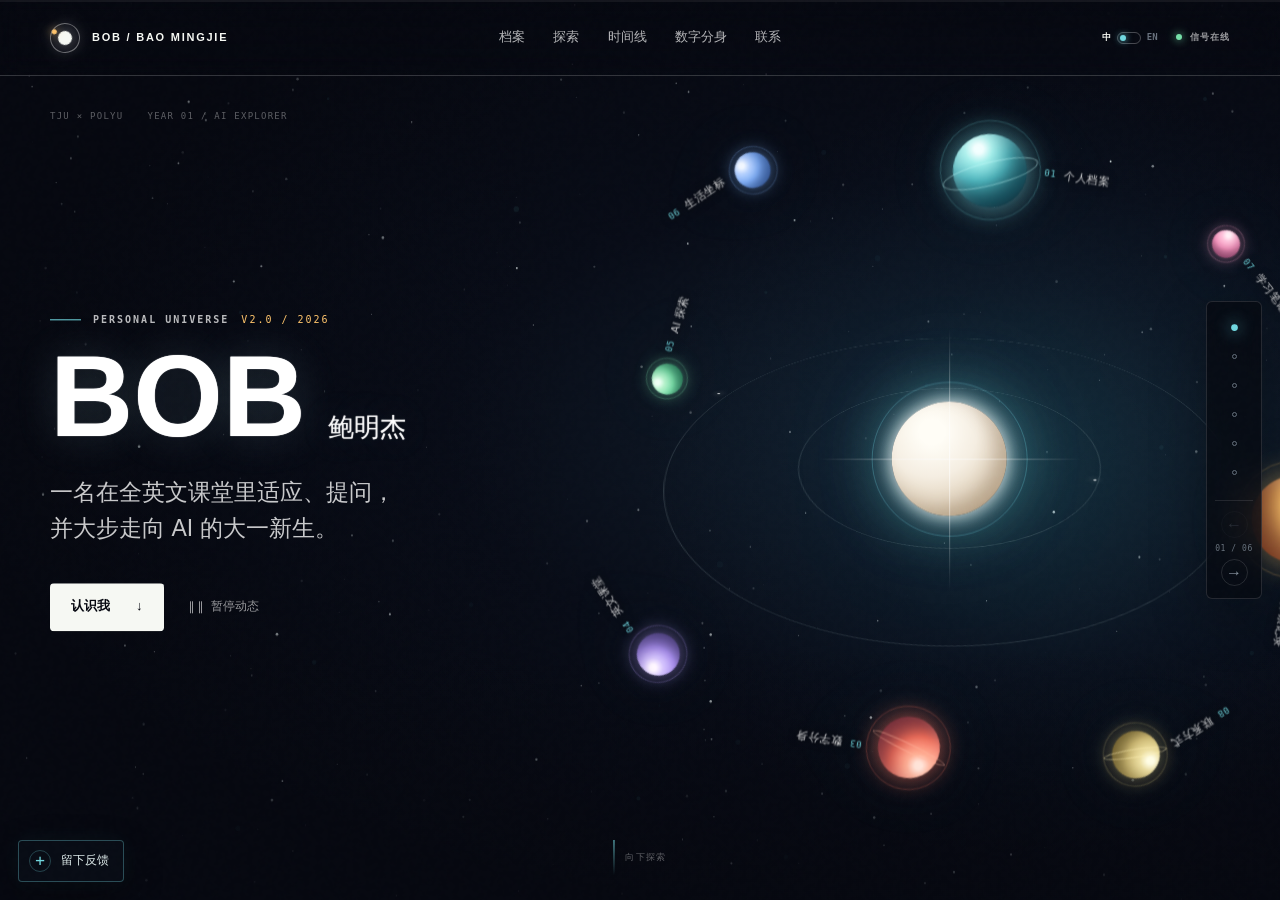
==== index.html @ a3466e28 "Add files via upload" ====
<!doctype html>
<html lang="zh-CN">
<head>
  <meta charset="utf-8">
  <meta name="viewport" content="width=device-width, initial-scale=1">
  <meta name="theme-color" content="#05070f">
  <title>Bob 鲍明杰 · 个人宇宙</title>
  <meta name="description" content="Bob 鲍明杰的个人主页：全英文环境中的学习、AI 探索与成长记录。">
  <link rel="icon" href="data:image/svg+xml,%3Csvg xmlns='http://www.w3.org/2000/svg' viewBox='0 0 64 64'%3E%3Crect width='64' height='64' rx='12' fill='%2305070f'/%3E%3Ccircle cx='32' cy='32' r='11' fill='%2370d7df'/%3E%3Cellipse cx='32' cy='32' rx='25' ry='11' fill='none' stroke='%23ffc46b' stroke-width='3' transform='rotate(-24 32 32)'/%3E%3Ccircle cx='51' cy='22' r='3' fill='%23f6f8f3'/%3E%3C/svg%3E">
  <link rel="stylesheet" href="personal-homepage-v1.css">
</head>
<body>
  <div class="scroll-progress" aria-hidden="true"><span id="scroll-progress-bar"></span></div>
  <header class="topbar">
    <a class="brand" href="#home" aria-label="返回个人宇宙首页">
      <span class="brand-orbit" aria-hidden="true"><i></i></span>
      <span class="brand-name">BOB / BAO MINGJIE</span>
    </a>
    <nav aria-label="页面导航">
      <a href="#about" data-section="about" data-i18n="nav.about">档案</a>
      <a href="#projects" data-section="projects" data-i18n="nav.projects">探索</a>
      <a href="#timeline" data-section="timeline" data-i18n="nav.timeline">时间线</a>
      <a href="#twin" data-section="twin" data-i18n="nav.twin">数字分身</a>
      <a href="#contact" data-section="contact" data-i18n="nav.contact">联系</a>
    </nav>
    <div class="topbar-actions">
      <button class="language-toggle" id="language-toggle" type="button" aria-label="Switch to English" title="Switch to English">
        <span class="is-current">中</span><i aria-hidden="true"></i><span>EN</span>
      </button>
      <span class="signal"><i></i> <span data-i18n="signal">SIGNAL ONLINE</span></span>
    </div>
  </header>

  <div class="warp-transition" id="warp-transition" aria-hidden="true">
    <canvas id="warp-canvas"></canvas>
    <span class="warp-core"></span>
  </div>

  <aside class="page-navigator" id="page-navigator" aria-label="页面导航">
    <div class="page-dots" role="tablist" aria-label="页面">
      <button type="button" data-page-target="home" role="tab" aria-selected="true"><span>01</span><i></i></button>
      <button type="button" data-page-target="about" role="tab" aria-selected="false"><span>02</span><i></i></button>
      <button type="button" data-page-target="projects" role="tab" aria-selected="false"><span>03</span><i></i></button>
      <button type="button" data-page-target="timeline" role="tab" aria-selected="false"><span>04</span><i></i></button>
      <button type="button" data-page-target="twin" role="tab" aria-selected="false"><span>05</span><i></i></button>
      <button type="button" data-page-target="contact" role="tab" aria-selected="false"><span>06</span><i></i></button>
    </div>
    <div class="page-controls">
      <button class="page-arrow" type="button" data-page-prev aria-label="上一页" title="上一页">&#8592;</button>
      <output id="page-counter" aria-live="polite">01 / 06</output>
      <button class="page-arrow" type="button" data-page-next aria-label="下一页" title="下一页">&#8594;</button>
    </div>
  </aside>
  <div class="sr-only" id="page-announcer" aria-live="polite"></div>

  <main id="home">
    <section class="universe page-panel" aria-labelledby="intro-title" data-section-root="home" data-page-id="home">
      <canvas id="space-canvas" aria-hidden="true"></canvas>
      <div class="space-glow" aria-hidden="true"></div>
      <div class="coordinates" aria-hidden="true"><span>TJU × POLYU</span><span>YEAR 01 / AI EXPLORER</span></div>

      <div class="hero-copy">
        <p class="eyebrow"><span>PERSONAL UNIVERSE</span><b>V2.0 / 2026</b></p>
        <h1 id="intro-title"><span>BOB</span><small>鲍明杰</small></h1>
        <p class="tagline" data-i18n-html="hero.tagline">一名在全英文课堂里适应、提问，<br>并大步走向 AI 的大一新生。</p>
        <div class="hero-actions">
          <a class="button button-primary" href="#about"><span data-i18n="hero.action">认识我</span> <span aria-hidden="true">↓</span></a>
          <button class="motion-toggle" id="motion-toggle" type="button" aria-pressed="false" title="暂停宇宙动画">
            <span class="pause-icon" aria-hidden="true"></span><span class="toggle-label">暂停动态</span>
          </button>
        </div>
      </div>

      <div class="orbit-system" aria-label="宇宙导航">
        <span class="orbit orbit-one" aria-hidden="true"></span>
        <span class="orbit orbit-two" aria-hidden="true"></span>
        <span class="core-star" aria-hidden="true"><i></i></span>
        <span class="planet-track" style="--orbit-angle: 8deg; --orbit-radius: 41%; --orbit-speed: 42s">
          <a class="planet planet-about" href="#about" aria-label="前往个人档案"><span class="planet-body"></span><span class="planet-label"><b>01</b> <span data-i18n="planet.about">个人档案</span></span></a>
        </span>
        <span class="planet-track" style="--orbit-angle: 100deg; --orbit-radius: 49%; --orbit-speed: 58s">
          <a class="planet planet-projects" href="#projects" aria-label="前往探索记录"><span class="planet-body"></span><span class="planet-label"><b>02</b> <span data-i18n="planet.projects">探索记录</span></span></a>
        </span>
        <span class="planet-track" style="--orbit-angle: 188deg; --orbit-radius: 41%; --orbit-speed: 46s">
          <a class="planet planet-twin" href="#twin" aria-label="前往数字分身"><span class="planet-body"></span><span class="planet-label"><b>03</b> <span data-i18n="planet.twin">数字分身</span></span></a>
        </span>
        <span class="planet-track" style="--orbit-angle: 236deg; --orbit-radius: 49%; --orbit-speed: 58s">
          <a class="planet planet-english" href="#timeline" aria-label="前往英文学习主题"><span class="planet-body"></span><span class="planet-label"><b>04</b> <span data-i18n="planet.english">英文课堂</span></span></a>
        </span>
        <span class="planet-track" style="--orbit-angle: 286deg; --orbit-radius: 41%; --orbit-speed: 42s">
          <a class="planet planet-ai" href="#projects" aria-label="前往 AI 探索主题"><span class="planet-body"></span><span class="planet-label"><b>05</b> <span data-i18n="planet.ai">AI 探索</span></span></a>
        </span>
        <span class="planet-track" style="--orbit-angle: 326deg; --orbit-radius: 49%; --orbit-speed: 58s">
          <a class="planet planet-life" href="#about" aria-label="前往生活坐标主题"><span class="planet-body"></span><span class="planet-label"><b>06</b> <span data-i18n="planet.life">生活坐标</span></span></a>
        </span>
        <span class="planet-track" style="--orbit-angle: 52deg; --orbit-radius: 49%; --orbit-speed: 58s">
          <a class="planet planet-ideas" href="#timeline" aria-label="前往学习笔记"><span class="planet-body"></span><span class="planet-label"><b>07</b> <span data-i18n="planet.notes">学习笔记</span></span></a>
        </span>
        <span class="planet-track" style="--orbit-angle: 148deg; --orbit-radius: 49%; --orbit-speed: 58s">
          <a class="planet planet-contact" href="#contact" aria-label="前往联系方式"><span class="planet-body"></span><span class="planet-label"><b>08</b> <span data-i18n="planet.contact">联系方式</span></span></a>
        </span>
      </div>
      <div class="scroll-cue" aria-hidden="true"><span></span><i data-i18n="hero.scroll">向下探索</i></div>
    </section>

    <section id="about" class="section-band about-section page-panel" aria-labelledby="about-title" data-section-root="about" data-page-id="about">
      <div class="section-inner about-layout">
        <div class="section-index" aria-hidden="true">01 / PROFILE</div>
        <div class="section-intro">
          <p class="eyebrow">ABOUT BOB</p>
          <h2 id="about-title" data-i18n-html="about.title">先认识我，<br>再看我走向哪里。</h2>
        </div>
        <div class="about-copy">
          <p class="about-lead" data-i18n="about.lead">我是 Bob，一名在天津大学与香港理工大学合作办学项目中学习的大一新生，目前探索智能医学工程与脑机接口相关方向。面对全英文课堂，我正在借助 AI 跨过语言与理解的双重门槛，也尝试把自己的真实问题做成有用的软件。</p>
          <div class="origin-note"><span>ORIGIN / 001</span><p data-i18n="about.origin">一次偶然的机会，我听说同学只用自然语言就让 AI 做出了很厉害的程序。那种“想法可以直接变成作品”的可能性，让我开始认真接触 AI。</p></div>
          <dl class="profile-data">
            <div><dt data-i18n="about.identityLabel">当前身份</dt><dd data-i18n="about.identity">大一学生 / AI 探索者</dd></div>
            <div><dt data-i18n="about.schoolLabel">学习环境</dt><dd data-i18n="about.school">天津大学 × 香港理工大学合作办学 / 全英文授课</dd></div>
            <div><dt data-i18n="about.fieldLabel">探索方向</dt><dd data-i18n="about.field">智能医学工程 · 脑机接口相关方向 · AI 应用</dd></div>
            <div><dt data-i18n="about.hobbyLabel">地面爱好</dt><dd data-i18n="about.hobby">篮球 · 羽毛球 · 象棋</dd></div>
            <div><dt data-i18n="about.statusLabel">当前状态</dt><dd><span class="live-dot"></span><span data-i18n="about.status">适应、学习、动手验证</span></dd></div>
          </dl>
        </div>
      </div>
      <div class="goal-strip section-inner" aria-label="大一目标">
        <p class="eyebrow" data-i18n="goals.eyebrow">BEFORE YEAR ONE ENDS</p>
        <ol>
          <li><b>01</b><span data-i18n="goals.one">熟练适应全英文授课</span></li>
          <li><b>02</b><span data-i18n="goals.two">建立计算机相关知识网络</span></li>
          <li><b>03</b><span data-i18n="goals.three">用 AI 做出一款真正有用的软件</span></li>
        </ol>
      </div>
    </section>

    <section id="projects" class="section-band projects-section page-panel" aria-labelledby="projects-title" data-section-root="projects" data-page-id="projects">
      <div class="section-inner">
        <div class="section-heading">
          <div><p class="eyebrow">FLIGHT LOG</p><h2 id="projects-title" data-i18n="projects.title">正在发生的探索</h2></div>
          <p data-i18n="projects.intro">只记录真实发生过的过程。完成的公开，进行中的先留在自己的工作台。</p>
        </div>
        <div class="log-grid" id="project-log">
          <article class="log-entry featured tilt-card project-trigger" tabindex="0" role="button" aria-haspopup="dialog" aria-controls="project-dialog" data-project-open>
            <span class="card-spotlight" aria-hidden="true"></span>
            <span class="border-beam" aria-hidden="true"></span>
            <div class="log-meta"><span>LOG / 001</span><time datetime="2026-09-03">2026.09 — NOW</time></div>
            <div class="log-visual visual-home" aria-hidden="true"><span class="mini-orbit"></span><i></i><i></i><i></i></div>
            <div class="log-content"><p class="entry-type">WEB EXPERIMENT / V2</p><h3 data-i18n="projects.homeTitle">个人宇宙</h3><p data-i18n="projects.homeDesc">面向同学、老师与家人的个人主页。从一张静态名片出发，逐步加入真实档案、学习时间线、双语切换与数字分身。</p><ul class="project-facts"><li>HTML / CSS / JavaScript</li><li data-i18n="projects.homeFact">移动端适配 · 本地问答 · 动效控制</li></ul><div class="entry-footer"><span class="entry-status" data-i18n="projects.homeStatus">V2 持续更新</span><span class="project-open-label"><span data-i18n="projects.open">查看项目档案</span><b aria-hidden="true">&#8599;</b></span></div></div>
          </article>
          <article class="log-entry tilt-card">
            <span class="card-spotlight" aria-hidden="true"></span>
            <div class="log-meta"><span>LOG / 002</span><time datetime="2026">WEEKLY</time></div>
            <div class="log-scan" aria-hidden="true"><i></i><i></i><i></i><i></i></div>
            <div class="log-content"><p class="entry-type">LEARNING NOTES</p><h3 data-i18n="projects.notesTitle">AI 工具实践</h3><p data-i18n="projects.notesDesc">记录我如何描述需求、测试结果和复盘失败，让“会使用工具”逐渐变成自己的判断力。</p><span class="entry-status muted" data-i18n="projects.notesStatus">学习笔记持续积累</span></div>
          </article>
          <article class="log-entry tilt-card">
            <span class="card-spotlight" aria-hidden="true"></span>
            <div class="log-meta"><span>LOG / 003</span><time datetime="2026">WEEKLY</time></div>
            <div class="signal-visual" aria-hidden="true"><span></span></div>
            <div class="log-content"><p class="entry-type">ENGLISH-MEDIUM CLASS</p><h3 data-i18n="projects.classTitle">英文课堂复盘</h3><p data-i18n="projects.classDesc">整理课堂里没听懂的术语、逻辑链和知识点，再借助 AI 翻译与解释完成第二次吸收。</p><span class="entry-status muted" data-i18n="projects.classStatus">从跟不上到能复述</span></div>
          </article>
        </div>
      </div>
    </section>

    <dialog class="project-dialog" id="project-dialog" aria-labelledby="project-dialog-title">
      <div class="dialog-shell">
        <header class="dialog-header">
          <div><span>PROJECT ARCHIVE</span><b>LOG / 001</b></div>
          <button class="dialog-close" type="button" data-project-close aria-label="关闭项目档案" title="关闭">&#215;</button>
        </header>
        <div class="dialog-scroll">
          <section class="project-hero">
            <div>
              <p class="eyebrow">PERSONAL UNIVERSE / 2026</p>
              <h2 id="project-dialog-title" data-i18n="projectDialog.title">从一张名片，走向一座个人宇宙。</h2>
              <p data-i18n="projectDialog.summary">这是我第一次用原生网页技术和 AI 协作完成的持续迭代项目。目标不是制造一个完美人设，而是让同学、老师和家人快速认识真实的我。</p>
            </div>
            <dl class="project-stats">
              <div><dt data-i18n="projectDialog.stackLabel">技术栈</dt><dd>HTML / CSS / JS</dd></div>
              <div><dt data-i18n="projectDialog.audienceLabel">目标访客</dt><dd data-i18n="projectDialog.audience">同学 / 老师 / 家人</dd></div>
              <div><dt data-i18n="projectDialog.stateLabel">当前状态</dt><dd data-i18n="projectDialog.state">V2 持续迭代</dd></div>
            </dl>
          </section>

          <section class="version-voyager" aria-labelledby="version-title">
            <div class="version-heading">
              <div><span>VERSION VOYAGER</span><h3 id="version-title" data-i18n="projectDialog.versionTitle">版本穿梭</h3></div>
              <div class="version-tabs" role="tablist" aria-label="主页版本">
                <button id="tab-v1" type="button" role="tab" aria-selected="false" aria-controls="panel-v1" data-version="v1"><b>V1</b><small>09.03</small></button>
                <button id="tab-v2" type="button" role="tab" aria-selected="true" aria-controls="panel-v2" data-version="v2"><b>V2</b><small>09.07</small></button>
              </div>
            </div>
            <div class="version-stage" data-active-version="v2">
              <div class="version-orbit" aria-hidden="true"><i></i><i></i><span></span></div>
              <article id="panel-v1" class="version-panel" role="tabpanel" aria-labelledby="tab-v1" hidden>
                <span class="version-code">VERSION / 01</span>
                <h4 data-i18n="projectDialog.v1Title">先完成一个能用的起点</h4>
                <p data-i18n="projectDialog.v1Body">建立基本的个人介绍、兴趣标签和本地数字分身，让页面能够在电脑与手机上正常浏览。</p>
                <ul><li data-i18n="projectDialog.v1One">单页个人介绍</li><li data-i18n="projectDialog.v1Two">常见问题快捷入口</li><li data-i18n="projectDialog.v1Three">原生技术、本地运行</li></ul>
              </article>
              <article id="panel-v2" class="version-panel is-active" role="tabpanel" aria-labelledby="tab-v2">
                <span class="version-code">VERSION / 02</span>
                <h4 data-i18n="projectDialog.v2Title">让内容和表达更像自己</h4>
                <p data-i18n="projectDialog.v2Body">重新梳理真实身份和公开边界，加入学习时间线、中英双语、邮箱入口、动态控制与更完整的本地问答。</p>
                <ul><li data-i18n="projectDialog.v2One">真实资料与隐私边界</li><li data-i18n="projectDialog.v2Two">双语内容和学习时间线</li><li data-i18n="projectDialog.v2Three">响应式布局与减少动态模式</li></ul>
              </article>
            </div>
          </section>

          <section class="decision-grid" aria-label="项目决策">
            <article><span>01 / PROBLEM</span><h3 data-i18n="projectDialog.problemTitle">要解决的问题</h3><p data-i18n="projectDialog.problemBody">初版能够使用，但身份、学习经历和个人判断还没有形成清楚的叙事。</p></article>
            <article><span>02 / DECISION</span><h3 data-i18n="projectDialog.decisionTitle">我的取舍</h3><p data-i18n="projectDialog.decisionBody">保留“个人宇宙”主题，用真实内容、克制动画和明确隐私边界取代功能堆叠。</p></article>
            <article><span>03 / VERIFY</span><h3 data-i18n="projectDialog.verifyTitle">如何验证</h3><p data-i18n="projectDialog.verifyBody">检查脚本语法、本地资源加载、桌面与手机首屏，以及减少动态设置下的可用性。</p></article>
          </section>

          <footer class="project-dialog-footer">
            <p><span data-i18n="projectDialog.rightsLabel">实现说明</span><b data-i18n="projectDialog.rights">页面与交互由原生 HTML、CSS 和 JavaScript 独立实现，未复制第三方组件源码或素材。</b></p>
            <button type="button" data-project-close><span data-i18n="projectDialog.back">返回探索记录</span><b aria-hidden="true">&#8595;</b></button>
          </footer>
        </div>
      </div>
    </dialog>

    <section id="timeline" class="section-band timeline-section page-panel" aria-labelledby="timeline-title" data-section-root="timeline" data-page-id="timeline">
      <div class="section-inner timeline-layout">
        <div class="timeline-heading"><p class="eyebrow">LEARNING TIMELINE</p><h2 id="timeline-title" data-i18n-html="timeline.title">把学习留下来，<br>让成长有迹可循。</h2><p data-i18n="timeline.intro">这里不等待“完美成果”，只记录真实的起点、行动和下一步。</p></div>
        <div class="timeline-list">
          <div class="timeline-line" aria-hidden="true"><span id="timeline-progress"></span></div>
          <article class="timeline-item"><time datetime="2026-09-03">2026.09.03</time><i aria-hidden="true"></i><div><span>START</span><h3 data-i18n="timeline.item1Title">个人主页 V1 启航</h3><p data-i18n="timeline.item1Desc">明确主页面向同学、老师和家人，用原生网页技术搭出可本地预览的第一版。</p></div></article>
          <article class="timeline-item"><time datetime="2026-09-05">2026.09.05</time><i aria-hidden="true"></i><div><span>REFLECT</span><h3 data-i18n="timeline.item2Title">把真实资料放回页面</h3><p data-i18n="timeline.item2Desc">补充身份、全英文学习体验、接触 AI 的起点，并重新确认哪些内容适合公开。</p></div></article>
          <article class="timeline-item"><time datetime="2026-09-07">2026.09.07</time><i aria-hidden="true"></i><div><span>ITERATE</span><h3 data-i18n="timeline.item3Title">V2 增加内容与动态</h3><p data-i18n="timeline.item3Desc">上线双语切换、成长目标、学习时间线、邮箱入口和更完整的数字分身问答。</p></div></article>
          <article class="timeline-item is-next"><time>NEXT</time><i aria-hidden="true"></i><div><span>VERIFY</span><h3 data-i18n="timeline.item4Title">建立计算机知识星图</h3><p data-i18n="timeline.item4Desc">从信号传导、路径与协议开始，把零散概念连成能够复述和应用的知识网络。</p></div></article>
        </div>
      </div>
    </section>

    <section id="twin" class="section-band twin-section page-panel" aria-labelledby="twin-title" data-section-root="twin" data-page-id="twin">
      <div class="section-inner twin-layout">
        <div class="twin-copy"><p class="eyebrow">DIGITAL TWIN / CHANNEL 04</p><h2 id="twin-title" data-i18n="twin.title">建立通讯</h2><p data-i18n="twin.intro">它只根据我愿意公开的真实资料回答。问问我为什么开始学 AI、英文课堂最难的是什么，或者大一的目标。</p><div class="frequency" aria-label="通讯状态"><span>FREQ.</span><b>93.7 MHz</b><i></i><em>CONNECTED</em></div></div>
        <div class="terminal" role="region" aria-label="数字分身聊天终端">
          <div class="terminal-bar"><span><i></i> BOB_TWIN</span><span>LOCAL KNOWLEDGE / NO UPLOAD</span></div>
          <div id="chat-log" class="chat-log" aria-live="polite"><div class="message message-twin"><span class="message-avatar">BM</span><div><p data-i18n="twin.welcome">信号已接通。我是 Bob 的数字分身。关于他的学习、AI 起点、目标和兴趣，我都可以回答。</p><time data-i18n="chat.now">刚刚</time></div></div></div>
          <div class="transmission-status" id="transmission-status" aria-live="polite"><span></span><b data-i18n="chat.ready">通讯频道就绪</b><i></i><i></i><i></i></div>
          <div class="suggestions" aria-label="常见问题">
            <button type="button" data-question-id="aiStart" data-i18n="question.aiStart">为什么开始学 AI</button>
            <button type="button" data-question-id="englishClass" data-i18n="question.englishClass">英文课堂最难的事</button>
            <button type="button" data-question-id="goals" data-i18n="question.goals">大一的三个目标</button>
            <button type="button" data-question-id="interests" data-i18n="question.interests">平时的兴趣</button>
          </div>
          <form id="chat-form" class="chat-form"><label class="sr-only" for="chat-input" data-i18n="chat.label">输入问题</label><span aria-hidden="true">&gt;</span><input id="chat-input" type="text" placeholder="输入一条讯息…" data-i18n-placeholder="chat.placeholder" autocomplete="off" maxlength="120"><button class="send-button" type="submit" aria-label="发送问题" title="发送问题">↑</button></form>
        </div>
      </div>
    </section>

    <section id="contact" class="section-band contact-section page-panel" aria-labelledby="contact-title" data-section-root="contact" data-page-id="contact">
      <div class="contact-radar" aria-hidden="true"><i></i><i></i><span></span></div>
      <div class="section-inner contact-layout">
        <div><p class="eyebrow">OPEN CHANNEL / EMAIL + FEEDBACK</p><h2 id="contact-title" data-i18n-html="contact.title">想聊聊学习、AI，<br>或者一次新的尝试？</h2></div>
        <div class="contact-action"><p data-i18n="contact.body">可以通过邮箱联系我，也可以留下关于这个主页的具体反馈。</p><a class="mail-link" href="mailto:1606708554@qq.com"><span>1606708554@qq.com</span><b aria-hidden="true">↗</b></a><small data-i18n="contact.privacy">手机号、住址与私人社交账号不在公开范围内。</small></div>
      </div>
    </section>
  </main>

  <button class="feedback-launch" id="feedback-open" type="button" aria-haspopup="dialog" aria-controls="feedback-dialog">
    <span class="feedback-launch-icon" aria-hidden="true">+</span>
    <span data-i18n="feedback.open">留下反馈</span>
  </button>

  <dialog class="feedback-dialog" id="feedback-dialog" aria-labelledby="feedback-title">
    <div class="feedback-dialog-shell">
      <header class="feedback-dialog-header">
        <div><p class="eyebrow">PRIVATE TRANSMISSION / V3</p><h2 id="feedback-title" data-i18n="feedback.title">告诉我哪里可以更好</h2></div>
        <button class="feedback-close" id="feedback-close" type="button" aria-label="关闭反馈表单" title="关闭">&times;</button>
      </header>
      <p class="feedback-intro" data-i18n="feedback.intro">指出一个看不懂、不好找或使用不方便的位置。反馈不会公开，只有我能在后台看到。</p>
      <form class="feedback-form" id="feedback-form">
        <label class="feedback-field">
          <span data-i18n="feedback.name">昵称（选填）</span>
          <input id="feedback-name" name="name" type="text" maxlength="80" autocomplete="nickname" data-i18n-placeholder="feedback.namePlaceholder" placeholder="怎么称呼你">
        </label>
        <label class="feedback-field">
          <span data-i18n="feedback.relation">你和我的关系</span>
          <select id="feedback-relation" name="relation" required>
            <option value="" selected disabled data-i18n="feedback.choose">请选择</option>
            <option value="classmate" data-i18n="feedback.relation.classmate">同学</option>
            <option value="teacher" data-i18n="feedback.relation.teacher">老师</option>
            <option value="family" data-i18n="feedback.relation.family">家人</option>
            <option value="friend" data-i18n="feedback.relation.friend">朋友</option>
            <option value="colleague" data-i18n="feedback.relation.colleague">同事</option>
            <option value="other" data-i18n="feedback.relation.other">其他</option>
            <option value="private" data-i18n="feedback.relation.private">不便透露</option>
          </select>
        </label>
        <fieldset class="feedback-device">
          <legend data-i18n="feedback.device">这条反馈针对</legend>
          <label><input type="radio" name="device" value="desktop" required><span data-i18n="feedback.device.desktop">电脑</span></label>
          <label><input type="radio" name="device" value="mobile"><span data-i18n="feedback.device.mobile">手机</span></label>
          <label><input type="radio" name="device" value="tablet"><span data-i18n="feedback.device.tablet">平板</span></label>
          <label><input type="radio" name="device" value="other"><span data-i18n="feedback.device.other">其他</span></label>
        </fieldset>
        <label class="feedback-field feedback-message-field">
          <span data-i18n="feedback.message">反馈内容</span>
          <textarea id="feedback-message" name="message" minlength="3" maxlength="2000" required data-i18n-placeholder="feedback.messagePlaceholder" placeholder="请描述具体页面、位置和体验"></textarea>
        </label>
        <label class="feedback-trap" aria-hidden="true">Website<input name="website" type="text" tabindex="-1" autocomplete="off"></label>
        <div class="feedback-footer">
          <p class="feedback-status" id="feedback-status" role="status" aria-live="polite" data-state="ready" data-i18n="feedback.ready">填写完成后即可安全提交。</p>
          <button class="feedback-submit" id="feedback-submit" type="submit"><span data-i18n="feedback.submit">发送反馈</span><b aria-hidden="true">&#8593;</b></button>
        </div>
      </form>
    </div>
  </dialog>

  <footer>
    <a class="brand footer-brand" href="#home"><span class="brand-orbit" aria-hidden="true"><i></i></span><span class="brand-name">BOB / BAO MINGJIE</span></a>
    <p data-i18n="footer.line">在适应中学习，在学习中创造。</p>
    <span>© 2026 / EARTH</span>
  </footer>
  <script src="supabase-config.js"></script>
  <script src="personal-homepage-v1.js"></script>
</body>
</html>
---- personal-homepage-v1.css ----
:root {
  --space: #05070f; --space-soft: #0b0f1c; --paper: #eef0e9; --ink: #11141b;
  --white: #f6f8f3; --muted: #a0a7b3; --line: rgba(255, 255, 255, .14);
  --cyan: #70d7df; --amber: #ffc46b; --coral: #ff765f; --max: 1180px;
}
* { box-sizing: border-box; }
html { scroll-behavior: smooth; }
body { margin: 0; background: var(--space); color: var(--white); font-family: "Segoe UI", "Microsoft YaHei", sans-serif; line-height: 1.6; overflow-x: hidden; }
body::before { content: ""; position: fixed; inset: 0; z-index: 50; pointer-events: none; opacity: .035; background-image: url("data:image/svg+xml,%3Csvg viewBox='0 0 160 160' xmlns='http://www.w3.org/2000/svg'%3E%3Cfilter id='n'%3E%3CfeTurbulence type='fractalNoise' baseFrequency='.9' numOctaves='3' stitchTiles='stitch'/%3E%3C/filter%3E%3Crect width='100%25' height='100%25' filter='url(%23n)' opacity='.35'/%3E%3C/svg%3E"); mix-blend-mode: screen; }
button, input { font: inherit; } a { color: inherit; text-decoration: none; } button { color: inherit; }
::selection { color: var(--space); background: var(--cyan); }

.topbar { position: absolute; inset: 0 0 auto; z-index: 20; height: 76px; display: grid; grid-template-columns: 1fr auto 1fr; align-items: center; padding: 0 max(26px, calc((100vw - var(--max)) / 2)); border-bottom: 1px solid rgba(255, 255, 255, .18); background: linear-gradient(180deg, rgba(5, 7, 15, .58), rgba(5, 7, 15, .08)); backdrop-filter: blur(12px); }
.brand { display: inline-flex; align-items: center; gap: 12px; width: max-content; }
.brand-orbit { position: relative; width: 30px; height: 30px; border: 1px solid rgba(255, 255, 255, .38); border-radius: 50%; transform: rotate(-28deg); }
.brand-orbit::before { content: ""; position: absolute; inset: 7px; border-radius: 50%; background: var(--white); box-shadow: 0 0 18px rgba(255, 255, 255, .65); }
.brand-orbit i { position: absolute; width: 5px; height: 5px; border-radius: 50%; background: var(--amber); top: 1px; left: 5px; box-shadow: 0 0 9px var(--amber); }
.brand-name { font-size: 11px; font-weight: 700; letter-spacing: .16em; }
.topbar nav { display: flex; height: 100%; gap: 34px; align-items: center; }
.topbar nav a { position: relative; color: rgba(255, 255, 255, .7); font-size: 13px; transition: color .2s ease; }
.topbar nav a::after { content: ""; position: absolute; left: 0; right: 100%; bottom: -7px; height: 1px; background: var(--cyan); transition: right .25s ease; }
.topbar nav a:hover, .topbar nav a:focus-visible { color: #fff; }
.topbar nav a:hover::after, .topbar nav a:focus-visible::after { right: 0; }
.signal { justify-self: end; display: flex; align-items: center; gap: 8px; color: rgba(255, 255, 255, .58); font: 600 9px/1.2 Consolas, monospace; letter-spacing: .12em; }
.signal i, .live-dot { display: inline-block; width: 6px; height: 6px; border-radius: 50%; background: #75dfa8; box-shadow: 0 0 9px #75dfa8; }

.universe { position: relative; min-height: min(920px, 94svh); overflow: hidden; background: radial-gradient(ellipse at 75% 48%, #101d2b 0, #070b16 38%, var(--space) 74%); isolation: isolate; }
#space-canvas { position: absolute; inset: 0; width: 100%; height: 100%; z-index: -3; }
.space-glow { position: absolute; z-index: -2; width: min(62vw, 830px); aspect-ratio: 1; right: -12%; top: 8%; border-radius: 50%; background: radial-gradient(circle, rgba(38, 119, 137, .2), rgba(25, 73, 103, .09) 35%, transparent 70%); pointer-events: none; }
.universe::after { content: ""; position: absolute; inset: 0; z-index: -1; pointer-events: none; background: linear-gradient(90deg, rgba(5, 7, 15, .45), transparent 46%), linear-gradient(0deg, rgba(5, 7, 15, .78), transparent 28%); }
.coordinates { position: absolute; left: max(26px, calc((100vw - var(--max)) / 2)); top: 112px; display: flex; gap: 24px; color: rgba(255, 255, 255, .35); font: 9px/1 Consolas, monospace; letter-spacing: .14em; }
.hero-copy { position: absolute; z-index: 3; left: max(26px, calc((100vw - var(--max)) / 2)); top: 50%; width: min(560px, 45vw); transform: translateY(-43%); }
.eyebrow { margin: 0 0 16px; color: var(--cyan); font: 700 10px/1.3 Consolas, monospace; letter-spacing: .2em; text-transform: uppercase; }
.hero-copy .eyebrow { display: flex; align-items: center; gap: 12px; color: rgba(255, 255, 255, .72); }
.hero-copy .eyebrow::before { content: ""; width: 31px; height: 1px; background: var(--cyan); }
.hero-copy .eyebrow b { color: var(--amber); font-weight: 500; }
.hero-copy h1 { margin: 0; color: #fff; font-size: clamp(64px, 9vw, 126px); line-height: .95; font-weight: 760; letter-spacing: 0; text-shadow: 0 0 1px #fff, 0 0 42px rgba(177, 230, 238, .17); }
.tagline { margin: 24px 0 0; color: rgba(255, 255, 255, .78); font-size: clamp(17px, 1.8vw, 24px); line-height: 1.55; }
.hero-actions { display: flex; align-items: center; gap: 26px; margin-top: 36px; }
.button { display: inline-flex; align-items: center; justify-content: center; gap: 26px; min-height: 48px; padding: 0 20px; border: 1px solid transparent; border-radius: 4px; font-size: 13px; font-weight: 700; transition: transform .2s ease, background .2s ease; }
.button-primary { color: var(--space); background: var(--white); }
.button-primary:hover { background: var(--cyan); transform: translateY(-2px); }
.motion-toggle { display: inline-flex; align-items: center; gap: 9px; padding: 6px 0; border: 0; background: transparent; color: rgba(255, 255, 255, .58); font-size: 12px; cursor: pointer; }
.pause-icon { width: 12px; height: 12px; border-left: 3px double currentColor; border-right: 3px double currentColor; }
.motion-toggle[aria-pressed="true"] .pause-icon { border: 0; width: 0; height: 0; border-top: 6px solid transparent; border-bottom: 6px solid transparent; border-left: 9px solid currentColor; }

.orbit-system { --orbit-size: min(56vw, 760px); position: absolute; right: max(-28px, calc((100vw - var(--max)) / 2 - 100px)); top: 51%; width: var(--orbit-size); aspect-ratio: 1; transform: translateY(-50%) rotateX(7deg); transform-style: preserve-3d; perspective: 1100px; z-index: 2; filter: drop-shadow(0 0 34px rgba(112, 215, 223, .08)); }
.orbit { position: absolute; border: 1px solid rgba(208, 231, 232, .17); border-radius: 50%; }
.orbit::after { content: ""; position: absolute; width: 3px; height: 3px; border-radius: 50%; background: rgba(255, 255, 255, .8); box-shadow: 0 0 8px #fff; }
.orbit-one { inset: 11%; animation: orbitTurn 34s linear infinite; transform: rotateX(58deg) rotateZ(-12deg); }
.orbit-one::after { top: 16%; left: 10%; }
.orbit-two { inset: 29%; animation: orbitTurn 24s linear infinite reverse; transform: rotateX(58deg) rotateZ(-12deg); }
.orbit-two::after { right: 6%; bottom: 27%; }
.planet-track { position: absolute; inset: 0; animation: planetOrbit var(--orbit-speed) linear infinite; transform: rotate(var(--orbit-angle)); transform-style: preserve-3d; }
.core-star { position: absolute; left: 50%; top: 50%; width: 16%; aspect-ratio: 1; border-radius: 50%; transform: translate(-50%, -50%); background: radial-gradient(circle at 35% 27%, #fffdf6 0 12%, #f5eee2 40%, #d9c8ae 76%, #927d68); box-shadow: inset -12px -9px 16px rgba(100, 70, 48, .25), 0 0 20px #fff, 0 0 65px rgba(112, 215, 223, .58), 0 0 140px rgba(112, 215, 223, .2); }
.core-star::before, .core-star::after { content: ""; position: absolute; left: 50%; top: 50%; width: 230%; height: 1px; transform: translate(-50%, -50%); background: linear-gradient(90deg, transparent, rgba(255, 255, 255, .7), transparent); }
.core-star::after { transform: translate(-50%, -50%) rotate(90deg); }
.core-star i { position: absolute; inset: -18%; border: 1px solid rgba(112, 215, 223, .3); border-radius: 50%; animation: pulse 3s ease-in-out infinite; }
.planet { position: absolute; z-index: 4; left: 50%; top: calc(50% - var(--orbit-radius)); display: block; transform: translate(-50%, -50%); }
.planet-body { position: relative; display: block; border-radius: 50%; transition: transform .25s ease, box-shadow .25s ease; }
.planet-body::before { content: ""; position: absolute; inset: -18%; border: 1px solid currentColor; border-radius: 50%; opacity: .28; }
.planet-label { position: absolute; width: max-content; display: flex; align-items: center; gap: 8px; color: rgba(255, 255, 255, .84); font-size: 11px; letter-spacing: .05em; text-shadow: 0 1px 10px rgba(0, 0, 0, .85); animation: labelCounter var(--orbit-speed) linear infinite; }
.planet-label b { color: var(--cyan); font: 500 9px Consolas, monospace; }
.planet:hover .planet-body, .planet:focus-visible .planet-body { transform: scale(1.16); box-shadow: 0 0 26px currentColor; }
.planet:focus-visible { outline: 1px solid var(--cyan); outline-offset: 8px; }
.planet-about { color: var(--cyan); }
.planet-about .planet-body { width: 74px; height: 74px; background: radial-gradient(circle at 31% 23%, #f2ffff 0 6%, #a6f1ed 18%, #54c1c9 43%, #267886 72%, #102a38); box-shadow: inset -16px -14px 21px rgba(5, 27, 39, .5), inset 8px 7px 13px rgba(255, 255, 255, .18), 0 0 30px rgba(112, 215, 223, .7); }
.planet-about .planet-body::after { content: ""; position: absolute; width: 130%; height: 30%; left: -15%; top: 38%; border: 1px solid rgba(193, 250, 248, .5); border-radius: 50%; transform: rotate(-22deg); }
.planet-about .planet-label { left: calc(100% + 17px); top: 24px; }
.planet-projects { color: var(--amber); }
.planet-projects .planet-body { width: 88px; height: 88px; background: radial-gradient(circle at 31% 23%, #fff2c4 0 6%, #ffd88e 18%, var(--amber) 43%, #b96738 78%, #61372e); box-shadow: inset -20px -15px 24px rgba(91, 42, 30, .5), inset 9px 8px 13px rgba(255, 255, 255, .14), 0 0 32px rgba(255, 196, 107, .52); }
.planet-projects .planet-body::after { content: ""; position: absolute; left: -18px; right: -18px; top: 47%; height: 11px; border: 1px solid rgba(255, 231, 190, .68); border-radius: 50%; transform: rotate(-14deg); }
.planet-projects .planet-label { left: calc(100% + 20px); top: 31px; }
.planet-twin { color: var(--coral); }
.planet-twin .planet-body { width: 62px; height: 62px; background: radial-gradient(circle at 31% 23%, #ffe3d7 0 6%, #ffb096 18%, var(--coral) 46%, #843b43 90%); box-shadow: inset -14px -12px 18px rgba(78, 26, 44, .5), inset 7px 6px 10px rgba(255, 255, 255, .13), 0 0 27px rgba(255, 118, 95, .68); }
.planet-twin .planet-body::after { content: ""; position: absolute; left: -9px; right: -9px; top: 43%; height: 7px; border: 1px solid rgba(255, 182, 157, .58); border-radius: 50%; transform: rotate(18deg); }
.planet-twin .planet-label { left: calc(100% + 16px); top: 20px; }
.planet-english { color: #b79cff; }
.planet-english .planet-body { width: 43px; height: 43px; background: radial-gradient(circle at 31% 23%, #fff7ff 0 7%, #d8c7ff 22%, #b79cff 48%, #574c8c 90%); box-shadow: inset -10px -8px 14px rgba(41, 31, 79, .48), 0 0 22px rgba(183, 156, 255, .58); }
.planet-english .planet-label { left: calc(100% + 12px); top: 3px; }
.planet-ai { color: #82e8b1; }
.planet-ai .planet-body { width: 31px; height: 31px; background: radial-gradient(circle at 31% 23%, #effff5 0 7%, #b7f3cd 22%, #82e8b1 48%, #29795b 90%); box-shadow: inset -7px -6px 10px rgba(20, 83, 60, .42), 0 0 18px rgba(130, 232, 177, .58); }
.planet-ai .planet-label { left: calc(100% + 11px); top: 1px; }
.planet-life { color: #86b6ff; }
.planet-life .planet-body { width: 36px; height: 36px; background: radial-gradient(circle at 31% 23%, #f1f7ff 0 7%, #b8d3ff 22%, #86b6ff 47%, #355a9b 90%); box-shadow: inset -8px -7px 11px rgba(34, 63, 116, .42), 0 0 19px rgba(134, 182, 255, .58); }
.planet-life .planet-label { right: calc(100% + 12px); top: 2px; }
.planet-ideas { color: #ff9fc7; }
.planet-ideas .planet-body { width: 28px; height: 28px; background: radial-gradient(circle at 31% 23%, #fff0f6 0 7%, #ffc3dc 23%, #ff9fc7 48%, #914c70 90%); box-shadow: inset -6px -5px 9px rgba(104, 37, 74, .42), 0 0 17px rgba(255, 159, 199, .56); }
.planet-ideas .planet-label { left: calc(100% + 10px); top: 0; }
.planet-contact { color: #d8c47c; }
.planet-contact .planet-body { width: 48px; height: 48px; background: radial-gradient(circle at 31% 23%, #fffde5 0 7%, #eee0a2 22%, #d8c47c 48%, #7a6832 90%); box-shadow: inset -10px -8px 14px rgba(77, 64, 28, .44), 0 0 23px rgba(216, 196, 124, .52); }
.planet-contact .planet-body::after { content: ""; position: absolute; left: -8px; right: -8px; top: 43%; height: 7px; border: 1px solid rgba(255, 241, 178, .55); border-radius: 50%; transform: rotate(23deg); }
.planet-contact .planet-label { right: calc(100% + 13px); top: 5px; }
.scroll-cue { position: absolute; bottom: 25px; left: 50%; display: flex; align-items: center; gap: 11px; transform: translateX(-50%); color: rgba(255, 255, 255, .35); font: 9px Consolas, monospace; letter-spacing: .14em; }
.scroll-cue span { width: 1px; height: 35px; background: linear-gradient(var(--cyan), transparent); animation: scrollPulse 1.8s ease-in-out infinite; }

.section-band { position: relative; scroll-margin-top: 20px; }
.section-inner { width: min(calc(100% - 52px), var(--max)); margin: 0 auto; }
.about-section { color: var(--white); background: radial-gradient(ellipse at 16% 12%, rgba(38, 124, 137, .17) 0, transparent 34%), radial-gradient(ellipse at 88% 84%, rgba(255, 196, 107, .08) 0, transparent 28%), linear-gradient(135deg, #0c1720 0%, #091019 52%, #0b0f18 100%); padding: 126px 0; overflow: hidden; }
.about-section::after { content: ""; position: absolute; inset: 0; pointer-events: none; opacity: .7; background: linear-gradient(90deg, transparent 0 7%, rgba(177, 230, 238, .07) 7% 7.1%, transparent 7.1% 92%, rgba(177, 230, 238, .07) 92% 92.1%, transparent 92.1%); }
.about-layout { display: grid; grid-template-columns: 130px 1fr 1.05fr; gap: clamp(30px, 5vw, 82px); align-items: start; }
.section-index { padding-top: 8px; color: #78919a; font: 10px Consolas, monospace; letter-spacing: .12em; writing-mode: vertical-rl; }
.section-intro h2, .section-heading h2, .twin-copy h2 { margin: 0; font-size: clamp(36px, 4vw, 58px); line-height: 1.15; letter-spacing: 0; }
.about-copy { padding-top: 29px; }
.about-lead { margin: 0 0 45px; max-width: 580px; color: #c4d0d2; font-size: 18px; line-height: 1.9; }
.profile-data { margin: 0; border-top: 1px solid rgba(255, 255, 255, .18); }
.profile-data div { display: grid; grid-template-columns: 105px 1fr; gap: 20px; padding: 16px 0; border-bottom: 1px solid rgba(255, 255, 255, .12); }
.profile-data dt { color: #84969c; font-size: 12px; }
.profile-data dd { margin: 0; font-size: 14px; font-weight: 600; }
.profile-data .live-dot { margin-right: 9px; }

.projects-section { padding: 120px 0 130px; background: radial-gradient(ellipse at 50% 0, #111d2a 0, #0c101b 48%, #090c15 100%); }
.section-heading { display: flex; align-items: end; justify-content: space-between; gap: 40px; margin-bottom: 55px; }
.section-heading > p { max-width: 300px; margin: 0 0 7px; color: var(--muted); font-size: 13px; }
.log-grid { display: grid; grid-template-columns: repeat(auto-fit, minmax(min(290px, 100%), 1fr)); border-top: 1px solid var(--line); border-left: 1px solid var(--line); }
.log-entry { position: relative; min-height: 380px; display: flex; flex-direction: column; padding: 24px 28px 30px; border-right: 1px solid var(--line); border-bottom: 1px solid var(--line); overflow: hidden; transition: background .25s ease, transform .3s ease; }
.log-entry:hover { transform: translateY(-4px); }
.log-entry:hover { background: rgba(255, 255, 255, .035); }
.log-meta { display: flex; justify-content: space-between; color: #707784; font: 9px Consolas, monospace; letter-spacing: .12em; }
.log-content { position: relative; z-index: 2; margin-top: auto; }
.entry-type { margin: 0 0 10px; color: var(--cyan); font: 9px Consolas, monospace; letter-spacing: .17em; }
.log-content h3 { margin: 0 0 10px; font-size: 25px; letter-spacing: 0; }
.log-content > p:not(.entry-type) { min-height: 52px; margin: 0 0 24px; color: var(--muted); font-size: 13px; }
.entry-status { display: inline-flex; align-items: center; gap: 7px; color: var(--amber); font-size: 11px; }
.entry-status::before { content: ""; width: 5px; height: 5px; border-radius: 50%; background: currentColor; box-shadow: 0 0 8px currentColor; }
.entry-status.muted { color: #737b89; }
.log-visual { position: absolute; inset: 42px 0 auto; height: 190px; pointer-events: none; }
.visual-home { display: grid; place-items: center; }
.mini-orbit { position: absolute; width: 160px; height: 74px; border: 1px solid rgba(255, 255, 255, .16); border-radius: 50%; transform: rotate(-13deg); }
.visual-home i { position: absolute; width: 72px; height: 72px; border-radius: 50%; background: radial-gradient(circle at 40% 35%, #c2f6f4, #267c89 55%, #111d29); box-shadow: 0 0 32px rgba(112, 215, 223, .25); }
.visual-home i:nth-of-type(2) { width: 7px; height: 7px; margin-left: 160px; background: var(--amber); box-shadow: 0 0 12px var(--amber); animation: float 3s ease-in-out infinite; }
.visual-home i:nth-of-type(3) { width: 3px; height: 3px; margin: -112px 0 0 -205px; background: #fff; box-shadow: 0 0 7px #fff; }

.twin-section { padding: 130px 0; background: radial-gradient(ellipse at 76% 48%, #0d1b26 0, #070910 54%); }
.twin-layout { display: grid; grid-template-columns: .8fr 1.2fr; gap: clamp(50px, 8vw, 120px); align-items: center; }
.twin-copy > p:not(.eyebrow) { max-width: 420px; margin: 24px 0 40px; color: var(--muted); font-size: 15px; }
.frequency { display: grid; grid-template-columns: auto 1fr; align-items: center; width: min(100%, 370px); padding-top: 18px; border-top: 1px solid var(--line); color: #69717d; font: 9px Consolas, monospace; letter-spacing: .1em; }
.frequency b { justify-self: end; color: var(--white); font-size: 11px; }
.frequency i { grid-column: 1/-1; height: 18px; margin: 11px 0; background: repeating-linear-gradient(90deg, transparent 0 4px, rgba(112, 215, 223, .65) 4px 5px); clip-path: polygon(0 45%, 4% 45%, 5% 10%, 6% 90%, 7% 38%, 9% 38%, 10% 48%, 20% 48%, 21% 28%, 22% 68%, 23% 42%, 32% 42%, 33% 0, 34% 100%, 35% 45%, 48% 45%, 49% 20%, 50% 72%, 51% 40%, 70% 40%, 71% 18%, 72% 70%, 73% 45%, 100% 45%); }
.frequency em { grid-column: 1/-1; color: #75dfa8; font-style: normal; }
.terminal { border: 1px solid rgba(112, 215, 223, .32); border-radius: 6px; background: rgba(10, 16, 25, .78); box-shadow: 0 24px 80px rgba(0, 0, 0, .3), 0 0 34px rgba(112, 215, 223, .06), inset 0 0 60px rgba(112, 215, 223, .025); overflow: hidden; }
.terminal-bar { height: 43px; display: flex; align-items: center; justify-content: space-between; padding: 0 17px; border-bottom: 1px solid var(--line); color: #68717d; font: 9px Consolas, monospace; letter-spacing: .11em; }
.terminal-bar span:first-child { display: flex; align-items: center; gap: 8px; color: var(--cyan); }
.terminal-bar i { width: 5px; height: 5px; border-radius: 50%; background: var(--cyan); box-shadow: 0 0 8px var(--cyan); }
.chat-log { min-height: 245px; max-height: 350px; overflow: auto; padding: 27px 22px 10px; scrollbar-width: thin; scrollbar-color: #29333e transparent; }
.message { display: flex; gap: 12px; align-items: flex-start; margin-bottom: 18px; animation: appear .25s ease; }
.message-user { justify-content: flex-end; }
.message-avatar { display: grid; place-items: center; flex: none; width: 30px; height: 30px; border: 1px solid rgba(112, 215, 223, .36); border-radius: 50%; color: var(--cyan); font: 9px Consolas, monospace; }
.message p { max-width: 420px; margin: 0; padding: 11px 14px; border: 1px solid rgba(255, 255, 255, .1); border-radius: 2px 8px 8px 8px; background: rgba(255, 255, 255, .04); color: #c8cdd2; font-size: 13px; }
.message-user p { border-color: rgba(255, 196, 107, .22); border-radius: 8px 2px 8px 8px; color: #e6dac7; background: rgba(255, 196, 107, .06); }
.message time { display: block; margin-top: 4px; color: #515a66; font: 8px Consolas, monospace; }
.message-user time { text-align: right; }
.suggestions { display: flex; flex-wrap: wrap; gap: 8px; padding: 8px 22px 15px; }
.suggestions button { padding: 6px 10px; border: 1px solid rgba(112, 215, 223, .19); border-radius: 3px; background: transparent; color: #8da6ac; font-size: 11px; cursor: pointer; transition: .2s ease; }
.suggestions button:hover { border-color: var(--cyan); color: var(--cyan); background: rgba(112, 215, 223, .06); }
.chat-form { display: flex; align-items: center; gap: 10px; margin: 0 22px 22px; border-bottom: 1px solid rgba(112, 215, 223, .32); }
.chat-form > span { color: var(--cyan); font: 13px Consolas, monospace; }
.chat-form input { flex: 1; min-width: 0; padding: 11px 0; border: 0; outline: 0; color: var(--white); background: transparent; font-size: 13px; }
.chat-form input::placeholder { color: #535d68; }
.send-button { width: 35px; height: 35px; border: 0; background: transparent; color: var(--cyan); font-size: 19px; cursor: pointer; }
.send-button:hover { color: #fff; }

.reveal-ready { opacity: 0; transform: translateY(24px); transition: opacity .7s ease, transform .7s ease; }
.reveal-ready.is-visible { opacity: 1; transform: none; }
.log-entry.reveal-ready:nth-child(2) { transition-delay: .08s; }
.log-entry.reveal-ready:nth-child(3) { transition-delay: .16s; }

footer { width: min(calc(100% - 52px), var(--max)); min-height: 100px; margin: 0 auto; display: grid; grid-template-columns: 1fr auto 1fr; align-items: center; color: #69717d; font-size: 11px; }
footer p { margin: 0; } footer > span { justify-self: end; font: 9px Consolas, monospace; letter-spacing: .1em; }
.footer-brand { opacity: .55; }
.sr-only { position: absolute; width: 1px; height: 1px; padding: 0; margin: -1px; overflow: hidden; clip: rect(0, 0, 0, 0); white-space: nowrap; border: 0; }

@keyframes orbitTurn { to { transform: rotate(360deg); } }
@keyframes planetOrbit { to { transform: rotate(calc(var(--orbit-angle) + 360deg)); } }
@keyframes labelCounter { from { transform: rotate(calc(var(--orbit-angle) * -1)); } to { transform: rotate(calc((var(--orbit-angle) * -1) - 360deg)); } }
@keyframes pulse { 0%, 100% { transform: scale(.86); opacity: .25; } 50% { transform: scale(1.12); opacity: .7; } }
@keyframes scrollPulse { 0%, 100% { opacity: .2; transform: scaleY(.55); transform-origin: top; } 50% { opacity: .9; transform: scaleY(1); } }
@keyframes float { 0%, 100% { transform: translateY(-5px); } 50% { transform: translateY(6px); } }
@keyframes appear { from { opacity: 0; transform: translateY(5px); } to { opacity: 1; transform: none; } }
body.motion-paused *, body.motion-paused *::before, body.motion-paused *::after { animation-play-state: paused !important; }

@media (max-width: 900px) {
  .topbar { grid-template-columns: 1fr auto; } .topbar nav { display: none; }
  .orbit-system { --orbit-size: min(67vw, 590px); right: -12vw; opacity: .83; }
  .hero-copy { width: 59vw; } .planet-projects .planet-label { left: auto; right: calc(100% + 14px); }
  .about-layout { grid-template-columns: 55px 1fr; } .about-copy { grid-column: 2; padding-top: 0; }
  .twin-layout { grid-template-columns: 1fr; }
}
@media (max-width: 640px) {
  .topbar { height: 64px; padding: 0 18px; } .signal { font-size: 8px; } .brand-name { font-size: 9px; }
  .universe { min-height: 620px; height: 94svh; } .coordinates { left: 18px; top: 88px; }
  .hero-copy { left: 18px; top: 37%; width: calc(100% - 36px); transform: translateY(-50%); }
  .hero-copy h1 { font-size: clamp(58px, 21vw, 88px); } .tagline { font-size: 17px; }
  .hero-actions { margin-top: 28px; gap: 18px; }
  .orbit-system { --orbit-size: 460px; right: -190px; top: 73%; opacity: .82; }
  .planet-label { font-size: 10px; }
  .planet-about .planet-label { right: auto; left: calc(100% + 12px); }
  .scroll-cue { bottom: 14px; left: 18px; transform: none; }
  .section-inner, footer { width: calc(100% - 36px); }
  .about-section, .projects-section, .twin-section { padding: 84px 0; }
  .about-layout { grid-template-columns: 1fr; gap: 28px; } .section-index { display: none; } .about-copy { grid-column: 1; }
  .section-intro h2, .section-heading h2, .twin-copy h2 { font-size: 36px; }
  .about-lead { font-size: 16px; margin-bottom: 32px; } .profile-data div { grid-template-columns: 88px 1fr; }
  .section-heading { align-items: start; flex-direction: column; margin-bottom: 38px; }
  .log-grid { display: block; } .log-entry { min-height: 280px; }
  .log-entry:first-child { min-height: 390px; } .terminal-bar span:last-child { display: none; }
  .chat-log { min-height: 260px; padding-inline: 15px; } .suggestions { padding-inline: 15px; } .chat-form { margin-inline: 15px; }
  footer { grid-template-columns: 1fr auto; min-height: 120px; } footer p { display: none; }
}
@media (prefers-reduced-motion: reduce) {
  html { scroll-behavior: auto; }
  *, *::before, *::after { animation-duration: .01ms !important; animation-iteration-count: 1 !important; }
  .reveal-ready { opacity: 1; transform: none; transition: none; }
}

/* V2: richer information, bilingual controls and scroll-responsive states. */
.scroll-progress { position: fixed; inset: 0 0 auto; z-index: 80; height: 2px; background: rgba(255, 255, 255, .06); pointer-events: none; }
.scroll-progress span { display: block; width: 100%; height: 100%; background: linear-gradient(90deg, var(--cyan), var(--amber), var(--coral)); transform: scaleX(0); transform-origin: left; will-change: transform; }
.topbar { transition: height .3s ease, background .3s ease, border-color .3s ease; }
.topbar.is-scrolled { position: fixed; height: 62px; border-color: rgba(255, 255, 255, .1); background: rgba(5, 7, 15, .86); box-shadow: 0 12px 36px rgba(0, 0, 0, .2); }
.topbar nav { gap: clamp(18px, 2.2vw, 34px); }
.topbar nav a.is-active { color: #fff; }
.topbar nav a.is-active::after { right: 0; }
.topbar-actions { justify-self: end; display: flex; align-items: center; gap: 18px; }
.language-toggle { display: inline-flex; align-items: center; gap: 6px; padding: 5px 0; border: 0; background: transparent; color: #68717d; font: 700 9px/1 Consolas, monospace; cursor: pointer; }
.language-toggle i { position: relative; width: 24px; height: 12px; border: 1px solid rgba(255, 255, 255, .26); border-radius: 8px; }
.language-toggle i::after { content: ""; position: absolute; left: 2px; top: 2px; width: 6px; height: 6px; border-radius: 50%; background: var(--cyan); box-shadow: 0 0 7px var(--cyan); transition: transform .25s ease; }
.language-toggle span { transition: color .2s ease; }
.language-toggle .is-current { color: var(--white); }
html[lang="en"] .language-toggle i::after { transform: translateX(12px); }

.hero-copy h1 { display: flex; align-items: baseline; gap: 22px; }
.hero-copy h1 > span { display: block; }
.hero-copy h1 small { color: rgba(255, 255, 255, .48); font-size: clamp(18px, 2vw, 28px); font-weight: 520; }
.scroll-cue i { font-style: normal; }
.signal i, .live-dot { animation: signalPulse 1.8s ease-in-out infinite; }

.origin-note { margin: -18px 0 38px; padding-left: 18px; border-left: 2px solid var(--coral); }
.origin-note > span { color: #81969b; font: 700 9px Consolas, monospace; letter-spacing: .15em; }
.origin-note p { margin: 7px 0 0; color: #9caeb0; font-size: 13px; line-height: 1.8; }
.goal-strip { padding-top: 74px; }
.goal-strip .eyebrow { color: #82959a; }
.goal-strip ol { display: grid; grid-template-columns: repeat(3, 1fr); margin: 0; padding: 0; border-top: 1px solid rgba(255, 255, 255, .18); list-style: none; }
.goal-strip li { position: relative; min-height: 126px; display: flex; align-items: flex-end; gap: 18px; padding: 22px 24px 24px 0; border-right: 1px solid rgba(255, 255, 255, .12); overflow: hidden; }
.goal-strip li:last-child { border-right: 0; padding-left: 24px; }
.goal-strip li:nth-child(2) { padding-left: 24px; }
.goal-strip b { color: #71858b; font: 500 10px Consolas, monospace; }
.goal-strip span { max-width: 220px; font-size: 15px; font-weight: 650; }
.goal-strip li::after { content: ""; position: absolute; left: 0; top: 0; width: 0; height: 2px; background: var(--cyan); transition: width .6s ease; }
.goal-strip.is-visible li::after { width: 100%; }
.goal-strip.is-visible li:nth-child(2)::after { transition-delay: .15s; background: var(--amber); }
.goal-strip.is-visible li:nth-child(3)::after { transition-delay: .3s; background: var(--coral); }

.log-entry { --rx: 0deg; --ry: 0deg; transform: perspective(900px) rotateX(var(--rx)) rotateY(var(--ry)) translateY(0); transform-style: preserve-3d; will-change: transform; }
.log-entry:hover { transform: perspective(900px) rotateX(var(--rx)) rotateY(var(--ry)) translateY(-5px); }
.log-entry.featured { grid-column: span 2; }
.log-entry.featured .log-content { max-width: 520px; }
.project-facts { display: flex; flex-wrap: wrap; gap: 8px 18px; margin: -10px 0 20px; padding: 0; color: #68717d; font: 9px Consolas, monospace; letter-spacing: .07em; list-style: none; }
.project-facts li::before { content: "+"; margin-right: 6px; color: var(--cyan); }
.log-scan { position: absolute; inset: 54px 28px auto; height: 120px; display: flex; align-items: center; justify-content: space-between; opacity: .7; }
.log-scan i { width: 1px; height: var(--h, 50%); background: linear-gradient(transparent, var(--cyan), transparent); animation: scanBar 2.6s ease-in-out infinite; }
.log-scan i:nth-child(1) { --h: 42%; }
.log-scan i:nth-child(2) { --h: 88%; animation-delay: -.8s; }
.log-scan i:nth-child(3) { --h: 62%; animation-delay: -1.4s; }
.log-scan i:nth-child(4) { --h: 34%; animation-delay: -.35s; }
.log-scan::after { content: "PROMPT → TEST → REFLECT"; position: absolute; left: 0; right: 0; top: 50%; padding-top: 7px; border-top: 1px solid rgba(112, 215, 223, .24); color: rgba(112, 215, 223, .5); font: 8px Consolas, monospace; letter-spacing: .12em; }
.signal-visual { position: absolute; inset: 82px 28px auto; height: 82px; overflow: hidden; opacity: .58; }
.signal-visual::before, .signal-visual::after, .signal-visual span { content: ""; position: absolute; inset: 50% auto auto 50%; width: 22px; aspect-ratio: 1; border: 1px solid var(--amber); border-radius: 50%; transform: translate(-50%, -50%); animation: signalWave 3s ease-out infinite; }
.signal-visual::after { animation-delay: -1s; }
.signal-visual span { animation-delay: -2s; }

.timeline-section { padding: 130px 0; color: var(--ink); background: #e3e7e3; overflow: hidden; }
.timeline-section::before { content: "LEARNING / IN PUBLIC"; position: absolute; left: 7%; bottom: -24px; color: rgba(17, 20, 27, .035); font: 800 clamp(54px, 10vw, 150px)/1 Consolas, monospace; white-space: nowrap; pointer-events: none; }
.timeline-layout { display: grid; grid-template-columns: .8fr 1.2fr; gap: clamp(55px, 9vw, 140px); align-items: start; }
.timeline-heading { position: sticky; top: 105px; }
.timeline-heading h2, .contact-layout h2 { margin: 0; font-size: clamp(36px, 4vw, 58px); line-height: 1.15; }
.timeline-heading > p:last-child { max-width: 410px; margin: 28px 0 0; color: #68706d; font-size: 14px; }
.timeline-list { position: relative; }
.timeline-line { position: absolute; left: 107px; top: 7px; bottom: 7px; width: 1px; background: rgba(17, 20, 27, .16); }
.timeline-line span { display: block; width: 100%; height: 100%; background: linear-gradient(var(--cyan), var(--amber), var(--coral)); transform: scaleY(0); transform-origin: top; will-change: transform; }
.timeline-item { position: relative; display: grid; grid-template-columns: 84px 18px 1fr; gap: 14px; min-height: 150px; }
.timeline-item time { padding-top: 4px; color: #7d8581; font: 9px Consolas, monospace; letter-spacing: .08em; }
.timeline-item > i { position: relative; z-index: 2; width: 9px; height: 9px; margin: 3px auto 0; border: 2px solid #e3e7e3; border-radius: 50%; background: #9ea5a1; box-shadow: 0 0 0 1px #9ea5a1; transition: background .4s ease, box-shadow .4s ease, transform .4s ease; }
.timeline-item.is-reached > i { background: var(--coral); box-shadow: 0 0 0 1px var(--coral), 0 0 15px rgba(255, 118, 95, .55); transform: scale(1.35); }
.timeline-item > div { padding: 0 0 32px; border-bottom: 1px solid rgba(17, 20, 27, .12); }
.timeline-item > div > span { color: #8c9490; font: 700 9px Consolas, monospace; letter-spacing: .14em; }
.timeline-item h3 { margin: 8px 0 8px; font-size: 21px; }
.timeline-item p { margin: 0; color: #646c69; font-size: 13px; line-height: 1.8; }
.timeline-item.is-next { opacity: .58; }

.contact-section { min-height: 470px; display: flex; align-items: center; background: #101521; overflow: hidden; }
.contact-layout { position: relative; z-index: 2; display: grid; grid-template-columns: 1fr 1fr; gap: clamp(50px, 10vw, 150px); align-items: end; padding: 100px 0; }
.contact-action > p { max-width: 460px; margin: 0 0 26px; color: var(--muted); font-size: 14px; }
.mail-link { display: flex; align-items: center; justify-content: space-between; gap: 20px; width: 100%; padding: 16px 0; border-top: 1px solid rgba(255, 255, 255, .3); border-bottom: 1px solid rgba(255, 255, 255, .3); color: #fff; font-size: clamp(17px, 2.2vw, 28px); transition: color .25s ease, padding .25s ease; }
.mail-link:hover, .mail-link:focus-visible { padding-inline: 10px; color: var(--amber); }
.mail-link b { color: var(--amber); font-weight: 400; }
.contact-action small { display: block; margin-top: 15px; color: #626b78; font-size: 10px; }
.contact-radar { position: absolute; right: -12vw; top: 50%; width: min(48vw, 620px); aspect-ratio: 1; border: 1px solid rgba(112, 215, 223, .08); border-radius: 50%; transform: translateY(-50%); }
.contact-radar i { position: absolute; border: 1px solid rgba(112, 215, 223, .07); border-radius: 50%; }
.contact-radar i:first-child { inset: 18%; }
.contact-radar i:nth-child(2) { inset: 36%; }
.contact-radar::before, .contact-radar::after { content: ""; position: absolute; left: 50%; top: 0; bottom: 0; width: 1px; background: rgba(112, 215, 223, .07); }
.contact-radar::after { left: 0; right: 0; top: 50%; width: auto; height: 1px; }
.contact-radar span { position: absolute; left: 50%; top: 50%; width: 48%; height: 1px; background: linear-gradient(90deg, var(--cyan), transparent); transform-origin: left; animation: radarSweep 7s linear infinite; }

.feedback-launch { position: fixed; z-index: 36; left: 18px; bottom: 18px; min-height: 42px; display: inline-flex; align-items: center; gap: 10px; padding: 0 14px 0 10px; border: 1px solid rgba(112, 215, 223, .32); border-radius: 4px; color: #dce9e9; background: rgba(8, 13, 22, .9); box-shadow: 0 14px 38px rgba(0, 0, 0, .32), 0 0 24px rgba(112, 215, 223, .06); backdrop-filter: blur(14px); font-size: 12px; cursor: pointer; transition: color .2s ease, border-color .2s ease, transform .2s ease; }
.feedback-launch:hover, .feedback-launch:focus-visible { border-color: var(--cyan); color: var(--cyan); transform: translateY(-2px); }
.feedback-launch:focus-visible { outline: 1px solid var(--cyan); outline-offset: 3px; }
.feedback-launch-icon { width: 22px; height: 22px; display: grid; place-items: center; border: 1px solid rgba(112, 215, 223, .26); border-radius: 50%; color: var(--cyan); font: 16px/1 Consolas, monospace; }
.feedback-dialog { width: min(650px, calc(100% - 32px)); max-width: none; max-height: calc(100svh - 32px); padding: 0; border: 1px solid rgba(112, 215, 223, .3); border-radius: 6px; color: var(--white); background: #090e17; box-shadow: 0 36px 120px rgba(0, 0, 0, .72), 0 0 45px rgba(112, 215, 223, .08); overflow: hidden; }
.feedback-dialog::backdrop { background: rgba(2, 4, 9, .78); backdrop-filter: blur(10px); }
.feedback-dialog-shell { position: relative; max-height: calc(100svh - 34px); padding: 30px; overflow: auto; background: radial-gradient(circle at 92% 0, rgba(38, 124, 137, .14), transparent 34%), #090e17; }
.feedback-dialog-header { display: flex; align-items: start; justify-content: space-between; gap: 28px; padding-bottom: 20px; border-bottom: 1px solid rgba(255, 255, 255, .12); }
.feedback-dialog-header > div { min-width: 0; }
.feedback-dialog-header .eyebrow { margin-bottom: 9px; }
.feedback-dialog-header h2 { margin: 0; font-size: clamp(24px, 4vw, 34px); line-height: 1.2; }
.feedback-close { flex: none; width: 34px; height: 34px; display: grid; place-items: center; padding: 0; border: 1px solid transparent; border-radius: 50%; color: #89949e; background: transparent; font-size: 23px; line-height: 1; cursor: pointer; transition: color .2s ease, border-color .2s ease; }
.feedback-close:hover, .feedback-close:focus-visible { border-color: rgba(112, 215, 223, .4); color: var(--cyan); outline: 0; }
.feedback-intro { margin: 20px 0 24px; max-width: 560px; color: #a8b3b8; font-size: 13px; line-height: 1.8; }
.feedback-form { display: grid; grid-template-columns: 1fr 1fr; gap: 20px; }
.feedback-field { display: grid; gap: 8px; color: #91a0a6; font-size: 11px; }
.feedback-field input, .feedback-field select, .feedback-field textarea { width: 100%; border: 1px solid rgba(255, 255, 255, .14); border-radius: 3px; outline: 0; color: var(--white); background: rgba(255, 255, 255, .035); transition: border-color .2s ease, box-shadow .2s ease; }
.feedback-field input, .feedback-field select { height: 43px; padding: 0 12px; }
.feedback-field select option { color: var(--ink); background: var(--white); }
.feedback-field textarea { min-height: 122px; resize: vertical; padding: 11px 12px; line-height: 1.6; }
.feedback-field input::placeholder, .feedback-field textarea::placeholder { color: #59636e; }
.feedback-field input:focus, .feedback-field select:focus, .feedback-field textarea:focus { border-color: var(--cyan); box-shadow: 0 0 0 2px rgba(112, 215, 223, .08); }
.feedback-device { grid-column: 1 / -1; display: flex; flex-wrap: wrap; gap: 9px 20px; margin: 0; padding: 15px 0; border: 0; border-top: 1px solid rgba(255, 255, 255, .1); border-bottom: 1px solid rgba(255, 255, 255, .1); }
.feedback-device legend { float: left; width: 100%; margin-bottom: 10px; color: #91a0a6; font-size: 11px; }
.feedback-device label { display: inline-flex; align-items: center; gap: 7px; color: #c3cccf; font-size: 12px; cursor: pointer; }
.feedback-device input { accent-color: var(--cyan); }
.feedback-message-field, .feedback-footer { grid-column: 1 / -1; }
.feedback-trap { position: absolute; left: -10000px; width: 1px; height: 1px; overflow: hidden; }
.feedback-footer { display: grid; grid-template-columns: 1fr auto; align-items: center; gap: 22px; padding-top: 4px; }
.feedback-status { margin: 0; color: #71808a; font-size: 11px; line-height: 1.5; }
.feedback-status[data-state="sending"] { color: var(--amber); }
.feedback-status[data-state="success"] { color: #75dfa8; }
.feedback-status[data-state="error"], .feedback-status[data-state="config"] { color: #ff9a89; }
.feedback-submit { min-height: 42px; display: inline-flex; align-items: center; justify-content: center; gap: 22px; padding: 0 15px; border: 1px solid var(--cyan); border-radius: 3px; color: var(--space); background: var(--cyan); font-size: 12px; font-weight: 700; cursor: pointer; transition: background .2s ease, transform .2s ease, opacity .2s ease; }
.feedback-submit:hover:not(:disabled) { background: var(--white); transform: translateY(-2px); }
.feedback-submit:disabled { opacity: .55; cursor: wait; }
.feedback-submit b { font-size: 16px; font-weight: 400; }

.goal-strip.reveal-ready { transition-delay: .1s; }
.timeline-item.reveal-ready { transform: translateX(24px); }
.timeline-item.reveal-ready.is-visible { transform: none; }
.timeline-item.reveal-ready:nth-of-type(3) { transition-delay: .08s; }
.timeline-item.reveal-ready:nth-of-type(4) { transition-delay: .16s; }
.timeline-item.reveal-ready:nth-of-type(5) { transition-delay: .24s; }

@keyframes signalPulse { 0%, 100% { opacity: .55; } 50% { opacity: 1; box-shadow: 0 0 15px currentColor; } }
@keyframes scanBar { 0%, 100% { transform: scaleY(.35); opacity: .25; } 50% { transform: scaleY(1); opacity: 1; } }
@keyframes signalWave { from { opacity: .8; transform: translate(-50%, -50%) scale(.5); } to { opacity: 0; transform: translate(-50%, -50%) scale(8); } }
@keyframes radarSweep { to { transform: rotate(360deg); } }

@media (max-width: 1100px) {
  .topbar nav a:nth-child(3) { display: none; }
  .signal { display: none; }
  .log-entry.featured { grid-column: span 1; }
}
@media (max-width: 900px) {
  .topbar-actions { gap: 0; }
  .language-toggle { margin-left: auto; }
  .goal-strip ol { grid-template-columns: 1fr; }
  .goal-strip li, .goal-strip li:nth-child(2), .goal-strip li:last-child { min-height: 82px; padding: 20px 0; border-right: 0; border-bottom: 1px solid rgba(255, 255, 255, .12); }
  .timeline-layout { grid-template-columns: 1fr; gap: 65px; }
  .timeline-heading { position: static; }
  .contact-layout { grid-template-columns: 1fr; align-items: start; }
}
@media (max-width: 640px) {
  .topbar.is-scrolled { height: 58px; }
  .brand-name { max-width: 118px; line-height: 1.2; }
  .language-toggle { gap: 4px; }
  .hero-copy h1 { gap: 13px; }
  .hero-copy h1 small { font-size: 17px; }
  .coordinates span:last-child { display: none; }
  .origin-note { margin-top: -10px; }
  .goal-strip { padding-top: 55px; }
  .about-section, .projects-section, .twin-section, .timeline-section { padding: 84px 0; }
  .log-entry.featured, .log-entry:first-child { min-height: 440px; }
  .project-facts { display: block; }
  .project-facts li + li { margin-top: 5px; }
  .timeline-line { left: 76px; }
  .timeline-item { grid-template-columns: 56px 12px 1fr; gap: 14px; min-height: 166px; }
  .timeline-item h3 { font-size: 18px; }
  .contact-section { min-height: 540px; }
  .contact-layout { padding: 84px 0; }
  .contact-radar { width: 520px; right: -340px; }
  .mail-link { font-size: 17px; overflow-wrap: anywhere; }
  .feedback-launch { bottom: 78px; left: 12px; min-height: 38px; padding-right: 12px; }
  .feedback-dialog { width: calc(100% - 18px); max-height: calc(100svh - 18px); }
  .feedback-dialog-shell { max-height: calc(100svh - 20px); padding: 24px 18px; }
  .feedback-dialog-header { padding-right: 42px; }
  .feedback-dialog-header h2 { overflow-wrap: anywhere; }
  .feedback-close { position: absolute; right: 16px; top: 16px; }
  .feedback-form { grid-template-columns: 1fr; }
  .feedback-device, .feedback-message-field, .feedback-footer { grid-column: 1; }
  .feedback-footer { grid-template-columns: 1fr; gap: 14px; }
  .feedback-submit { width: 100%; }
}
@media (prefers-reduced-motion: reduce) {
  .log-entry, .log-entry:hover { transform: none; }
  .timeline-item.reveal-ready { transform: none; }
}

/* Interaction concepts are independently implemented with native web APIs. */
.log-entry > *:not(.card-spotlight, .border-beam) { position: relative; z-index: 2; }
.card-spotlight { position: absolute; z-index: 1; inset: 0; opacity: 0; pointer-events: none; background: radial-gradient(260px circle at var(--spot-x, 50%) var(--spot-y, 50%), rgba(112, 215, 223, .15), rgba(112, 215, 223, .045) 32%, transparent 70%); transition: opacity .25s ease; }
.log-entry:hover .card-spotlight, .log-entry:focus-visible .card-spotlight { opacity: 1; }
.log-entry:focus-visible { outline: 1px solid var(--cyan); outline-offset: -4px; }
.project-trigger { cursor: pointer; }
.entry-footer { display: flex; align-items: center; justify-content: space-between; gap: 20px; }
.project-open-label { display: inline-flex; align-items: center; gap: 9px; color: var(--cyan); font: 700 9px Consolas, monospace; letter-spacing: .1em; text-transform: uppercase; }
.project-open-label b { color: var(--amber); font-size: 14px; font-weight: 400; transition: transform .25s ease; }
.project-trigger:hover .project-open-label b, .project-trigger:focus-visible .project-open-label b { transform: translate(3px, -3px); }
.border-beam { position: absolute; z-index: 0; inset: 0; overflow: hidden; pointer-events: none; }
.border-beam::before { content: ""; position: absolute; left: 50%; top: 50%; width: 145%; aspect-ratio: 1; background: conic-gradient(from 0deg, transparent 0 82%, rgba(112, 215, 223, .08) 87%, var(--cyan) 92%, var(--amber) 94%, transparent 98%); transform: translate(-50%, -50%); animation: borderCruise 11s linear infinite; }
.border-beam::after { content: ""; position: absolute; inset: 1px; background: #0c111c; }

.project-dialog { width: min(1040px, calc(100% - 32px)); max-width: none; max-height: min(90svh, 900px); padding: 0; border: 1px solid rgba(112, 215, 223, .3); border-radius: 6px; color: var(--white); background: #090d16; box-shadow: 0 35px 120px rgba(0, 0, 0, .72), 0 0 48px rgba(112, 215, 223, .08); overflow: hidden; }
.project-dialog::backdrop { background: rgba(2, 4, 9, .78); backdrop-filter: blur(10px); }
.project-dialog[open] { animation: dialogIn .34s cubic-bezier(.2, .8, .2, 1); }
.dialog-shell { position: relative; background: radial-gradient(circle at 78% 10%, rgba(38, 124, 137, .13), transparent 32%), #090d16; }
.dialog-header { height: 58px; display: flex; align-items: center; justify-content: space-between; padding: 0 22px; border-bottom: 1px solid var(--line); }
.dialog-header > div { display: flex; align-items: center; gap: 12px; color: #65707c; font: 9px Consolas, monospace; letter-spacing: .13em; }
.dialog-header b { color: var(--cyan); font-weight: 600; }
.dialog-close { display: grid; place-items: center; width: 34px; height: 34px; padding: 0; border: 1px solid transparent; border-radius: 50%; color: #89929d; background: transparent; font-size: 22px; line-height: 1; cursor: pointer; transition: color .2s ease, border-color .2s ease, transform .2s ease; }
.dialog-close:hover, .dialog-close:focus-visible { border-color: rgba(112, 215, 223, .38); color: var(--white); transform: rotate(90deg); outline: 0; }
.dialog-scroll { max-height: calc(min(90svh, 900px) - 58px); overflow-y: auto; scrollbar-color: #34434d transparent; }
.project-hero { display: grid; grid-template-columns: 1.3fr .7fr; gap: clamp(42px, 8vw, 110px); padding: clamp(48px, 7vw, 82px); border-bottom: 1px solid var(--line); }
.project-hero h2 { max-width: 650px; margin: 0; font-size: clamp(34px, 5vw, 64px); line-height: 1.08; }
.project-hero > div > p:last-child { max-width: 590px; margin: 24px 0 0; color: var(--muted); font-size: 14px; line-height: 1.85; }
.project-stats { margin: 0; align-self: end; border-top: 1px solid var(--line); }
.project-stats div { padding: 13px 0; border-bottom: 1px solid var(--line); }
.project-stats dt { color: #64707b; font: 9px Consolas, monospace; letter-spacing: .1em; }
.project-stats dd { margin: 5px 0 0; font-size: 12px; }
.version-voyager { padding: clamp(42px, 6vw, 70px) clamp(28px, 7vw, 82px); border-bottom: 1px solid var(--line); }
.version-heading { display: flex; align-items: end; justify-content: space-between; gap: 25px; margin-bottom: 28px; }
.version-heading span { color: var(--cyan); font: 9px Consolas, monospace; letter-spacing: .14em; }
.version-heading h3 { margin: 7px 0 0; font-size: 28px; }
.version-tabs { display: flex; border: 1px solid rgba(255, 255, 255, .14); border-radius: 4px; }
.version-tabs button { min-width: 82px; display: flex; align-items: center; justify-content: center; gap: 7px; padding: 9px 12px; border: 0; border-right: 1px solid rgba(255, 255, 255, .14); color: #68727d; background: transparent; cursor: pointer; }
.version-tabs button:last-child { border-right: 0; }
.version-tabs button[aria-selected="true"] { color: var(--space); background: var(--cyan); }
.version-tabs b { font: 700 11px Consolas, monospace; }
.version-tabs small { font: 8px Consolas, monospace; opacity: .7; }
.version-stage { position: relative; min-height: 320px; display: grid; align-items: center; padding: clamp(28px, 5vw, 58px); border: 1px solid rgba(112, 215, 223, .18); border-radius: 4px; overflow: hidden; background: linear-gradient(125deg, rgba(112, 215, 223, .045), transparent 46%), rgba(255, 255, 255, .018); }
.version-stage::before { content: ""; position: absolute; inset: 0; opacity: .18; background-image: linear-gradient(rgba(112, 215, 223, .18) 1px, transparent 1px), linear-gradient(90deg, rgba(112, 215, 223, .18) 1px, transparent 1px); background-size: 32px 32px; mask-image: linear-gradient(90deg, #000, transparent 75%); }
.version-panel { position: relative; z-index: 2; max-width: 550px; animation: versionIn .34s ease; }
.version-code { color: var(--amber); font: 9px Consolas, monospace; letter-spacing: .14em; }
.version-panel h4 { margin: 10px 0 12px; font-size: clamp(23px, 3vw, 34px); }
.version-panel p { margin: 0; color: var(--muted); font-size: 13px; line-height: 1.8; }
.version-panel ul { display: flex; flex-wrap: wrap; gap: 8px; margin: 24px 0 0; padding: 0; list-style: none; }
.version-panel li { padding: 6px 9px; border: 1px solid rgba(112, 215, 223, .16); border-radius: 3px; color: #91a4aa; font: 9px Consolas, monospace; }
.version-orbit { position: absolute; right: clamp(-70px, 2vw, 32px); top: 50%; width: 230px; height: 230px; border: 1px solid rgba(112, 215, 223, .12); border-radius: 50%; transform: translateY(-50%) rotate(-20deg); }
.version-orbit::before, .version-orbit::after { content: ""; position: absolute; border: 1px solid rgba(112, 215, 223, .09); border-radius: 50%; }
.version-orbit::before { inset: 20%; }.version-orbit::after { inset: 40%; }
.version-orbit i { position: absolute; left: 50%; top: 50%; width: 12px; height: 12px; margin: -6px; border-radius: 50%; background: var(--cyan); box-shadow: 0 0 28px var(--cyan); }
.version-orbit span { position: absolute; left: 50%; top: -4px; width: 8px; height: 8px; border-radius: 50%; background: var(--amber); box-shadow: 0 0 12px var(--amber); transform-origin: 0 119px; animation: versionOrbit 8s linear infinite; }
.decision-grid { display: grid; grid-template-columns: repeat(3, 1fr); }
.decision-grid article { min-height: 230px; padding: 34px; border-right: 1px solid var(--line); }
.decision-grid article:last-child { border-right: 0; }
.decision-grid span { color: var(--cyan); font: 9px Consolas, monospace; letter-spacing: .13em; }
.decision-grid h3 { margin: 45px 0 10px; font-size: 18px; }
.decision-grid p { margin: 0; color: var(--muted); font-size: 12px; line-height: 1.8; }
.project-dialog-footer { display: grid; grid-template-columns: 1fr auto; align-items: center; gap: 30px; padding: 28px 34px; border-top: 1px solid var(--line); background: rgba(255, 255, 255, .018); }
.project-dialog-footer p { margin: 0; color: #626c77; font-size: 10px; }
.project-dialog-footer p span { display: block; margin-bottom: 4px; color: var(--amber); font: 8px Consolas, monospace; letter-spacing: .12em; }
.project-dialog-footer p b { font-weight: 400; }
.project-dialog-footer button { display: inline-flex; align-items: center; gap: 12px; padding: 10px 13px; border: 1px solid rgba(112, 215, 223, .22); border-radius: 3px; color: var(--cyan); background: transparent; cursor: pointer; }
.project-dialog-footer button b { font-size: 14px; }
body.dialog-open { overflow: hidden; }

.timeline-line { width: 2px; background: rgba(17, 20, 27, .12); }
.timeline-line span { position: relative; height: calc(var(--timeline-progress, 0) * 100%); transform: none; transition: height .12s linear; box-shadow: 0 0 12px rgba(112, 215, 223, .25); }
.timeline-line span::after { content: ""; position: absolute; left: 50%; bottom: -4px; width: 7px; height: 7px; border-radius: 50%; background: var(--coral); box-shadow: 0 0 14px 4px rgba(255, 118, 95, .35); transform: translateX(-50%); }
.timeline-item > i::after { content: ""; position: absolute; inset: -5px; border: 1px solid var(--coral); border-radius: 50%; opacity: 0; }
.timeline-item.is-reached > i::after { animation: nodeSignal .8s ease-out; }

.transmission-status { min-height: 27px; display: flex; align-items: center; gap: 6px; margin: 0 22px; padding: 6px 0; border-top: 1px solid rgba(112, 215, 223, .09); color: #55636d; font: 8px Consolas, monospace; letter-spacing: .11em; text-transform: uppercase; }
.transmission-status > span { width: 5px; height: 5px; margin-right: 3px; border-radius: 50%; background: #75dfa8; box-shadow: 0 0 8px #75dfa8; }
.transmission-status b { margin-right: auto; font-weight: 500; }
.transmission-status i { width: 3px; height: 3px; border-radius: 50%; background: var(--cyan); opacity: .18; }
.transmission-status.is-searching { color: var(--cyan); }
.transmission-status.is-searching > span { background: var(--amber); box-shadow: 0 0 8px var(--amber); }
.transmission-status.is-searching i { animation: transmissionDot .9s ease-in-out infinite; }
.transmission-status.is-searching i:nth-of-type(2) { animation-delay: .15s; }
.transmission-status.is-searching i:nth-of-type(3) { animation-delay: .3s; }
.message.is-receiving p::after { content: ""; display: inline-block; width: 5px; height: 12px; margin-left: 4px; background: var(--cyan); vertical-align: -2px; animation: cursorBlink .65s steps(1) infinite; }

@keyframes borderCruise { to { transform: translate(-50%, -50%) rotate(360deg); } }
@keyframes dialogIn { from { opacity: 0; transform: translateY(18px) scale(.98); } to { opacity: 1; transform: none; } }
@keyframes versionIn { from { opacity: 0; transform: translateX(18px); } to { opacity: 1; transform: none; } }
@keyframes versionOrbit { to { transform: rotate(360deg); } }
@keyframes nodeSignal { 0% { opacity: .7; transform: scale(.6); } 100% { opacity: 0; transform: scale(2.8); } }
@keyframes transmissionDot { 0%, 100% { opacity: .18; transform: translateY(0); } 50% { opacity: 1; transform: translateY(-2px); } }
@keyframes cursorBlink { 50% { opacity: 0; } }

@media (max-width: 760px) {
  .entry-footer { align-items: flex-end; }
  .project-open-label span { display: none; }
  .project-dialog { width: calc(100% - 18px); max-height: calc(100svh - 18px); }
  .dialog-scroll { max-height: calc(100svh - 76px); }
  .project-hero { grid-template-columns: 1fr; padding: 42px 24px; }
  .project-stats { align-self: auto; }
  .version-voyager { padding: 38px 20px; }
  .version-heading { align-items: flex-start; flex-direction: column; }
  .version-tabs { width: 100%; }
  .version-tabs button { flex: 1; }
  .version-stage { min-height: 390px; align-items: start; padding: 30px 22px; }
  .version-orbit { right: -84px; top: auto; bottom: -105px; transform: rotate(-20deg); }
  .decision-grid { grid-template-columns: 1fr; }
  .decision-grid article { min-height: 0; border-right: 0; border-bottom: 1px solid var(--line); }
  .decision-grid h3 { margin-top: 24px; }
  .project-dialog-footer { grid-template-columns: 1fr; }
  .project-dialog-footer button { justify-self: stretch; justify-content: space-between; }
  .transmission-status { margin-inline: 15px; }
}

@media (prefers-reduced-motion: reduce) {
  .border-beam::before, .version-orbit span, .timeline-item.is-reached > i::after, .transmission-status i, .message.is-receiving p::after { animation: none !important; }
  .project-dialog[open], .version-panel { animation: none; }
}

/* Paginated navigation and the native canvas warp are original implementations. */
.page-navigator { display: none; }
.paged-mode .page-navigator { position: fixed; z-index: 35; right: 18px; top: 50%; display: grid; gap: 14px; width: 56px; padding: 12px 8px; border: 1px solid rgba(255, 255, 255, .12); border-radius: 6px; background: rgba(5, 7, 15, .72); box-shadow: 0 18px 55px rgba(0, 0, 0, .28); backdrop-filter: blur(16px); transform: translateY(-50%); }
.page-dots { display: grid; gap: 2px; }
.page-dots button { position: relative; width: 100%; height: 27px; display: grid; grid-template-columns: 1fr; align-items: center; padding: 0 4px; border: 0; color: #59636f; background: transparent; cursor: pointer; }
.page-dots button span { display: none; }
.page-dots button i { position: relative; justify-self: center; width: 5px; height: 5px; border: 1px solid #65707c; border-radius: 50%; transition: border-color .25s ease, background .25s ease, box-shadow .25s ease, transform .25s ease; }
.page-dots button:hover span, .page-dots button:focus-visible span, .page-dots button[aria-selected="true"] span { color: var(--cyan); opacity: 1; transform: none; }
.page-dots button:hover i, .page-dots button:focus-visible i { border-color: var(--cyan); transform: scale(1.45); }
.page-dots button[aria-selected="true"] i { border-color: var(--cyan); background: var(--cyan); box-shadow: 0 0 12px var(--cyan); transform: scale(1.35); }
.page-dots button:focus-visible, .page-arrow:focus-visible { outline: 1px solid var(--cyan); outline-offset: 1px; }
.page-controls { display: grid; grid-template-columns: 1fr; justify-items: center; align-items: center; gap: 6px; padding-top: 10px; border-top: 1px solid rgba(255, 255, 255, .1); }
.page-arrow { width: 27px; height: 27px; display: grid; place-items: center; padding: 0; border: 1px solid rgba(255, 255, 255, .12); border-radius: 50%; color: #87919d; background: transparent; cursor: pointer; transition: color .2s ease, border-color .2s ease, background .2s ease, transform .2s ease; }
.page-arrow:hover:not(:disabled) { border-color: var(--cyan); color: var(--cyan); background: rgba(112, 215, 223, .06); transform: scale(1.08); }
.page-arrow:disabled { opacity: .22; cursor: default; }
#page-counter { color: #68727d; font: 8px Consolas, monospace; text-align: center; letter-spacing: .07em; }
.paged-mode main { min-height: 100svh; }
.paged-mode .page-panel { min-height: 100svh; }
.paged-mode .page-panel[hidden] { display: none !important; }
.paged-mode .page-panel.page-entering > .section-inner, .paged-mode .page-panel.page-entering > .hero-copy, .paged-mode .page-panel.page-entering > .orbit-system { animation: pageMaterialize .28s ease-out both; }
.paged-mode .contact-section { min-height: calc(100svh - 100px); }
.paged-mode footer { display: none; }
.paged-mode[data-current-page="contact"] footer { display: grid; }
.paged-mode:not([data-current-page="home"]) .topbar { position: fixed; height: 62px; border-color: rgba(255, 255, 255, .1); background: rgba(5, 7, 15, .86); box-shadow: 0 12px 36px rgba(0, 0, 0, .2); }

.warp-transition { position: fixed; z-index: 100; inset: 0; visibility: hidden; opacity: 0; pointer-events: none; overflow: hidden; background: rgba(2, 4, 10, .32); }
.warp-transition.is-active { visibility: visible; animation: warpCurtain .78s ease-in-out both; }
#warp-canvas { position: absolute; inset: 0; width: 100%; height: 100%; }
.warp-core { display: none; }
.warp-transition.is-reverse #warp-canvas { transform: rotate(180deg); }

@keyframes warpCurtain { 0%, 100% { opacity: 0; } 34%, 66% { opacity: .78; } }
@keyframes pageMaterialize { from { opacity: .35; transform: translateY(4px); } to { opacity: 1; transform: none; } }

@media (max-width: 900px) {
  .paged-mode .page-navigator { left: 12px; right: 12px; top: auto; bottom: 10px; width: auto; grid-template-columns: 1fr 126px; align-items: center; gap: 12px; padding: 9px 11px; transform: none; }
  .page-dots { grid-template-columns: repeat(6, 1fr); gap: 0; }
  .page-dots button { height: 30px; grid-template-columns: 1fr; padding: 0; }
  .page-dots button span { display: none; }
  .page-controls { padding-top: 0; padding-left: 10px; border-top: 0; border-left: 1px solid rgba(255, 255, 255, .1); }
  .paged-mode { padding-bottom: 62px; }
  .paged-mode footer { min-height: 90px; padding-bottom: 12px; }
}

@media (max-width: 480px) {
  .paged-mode .page-navigator { grid-template-columns: 1fr 112px; }
  .page-controls { grid-template-columns: 25px 1fr 25px; }
  .page-arrow { width: 25px; height: 25px; }
}

@media (prefers-reduced-motion: reduce) {
  .warp-transition { display: none !important; }
  .paged-mode .page-panel.page-entering > .section-inner, .paged-mode .page-panel.page-entering > .hero-copy, .paged-mode .page-panel.page-entering > .orbit-system { animation: none; }
}
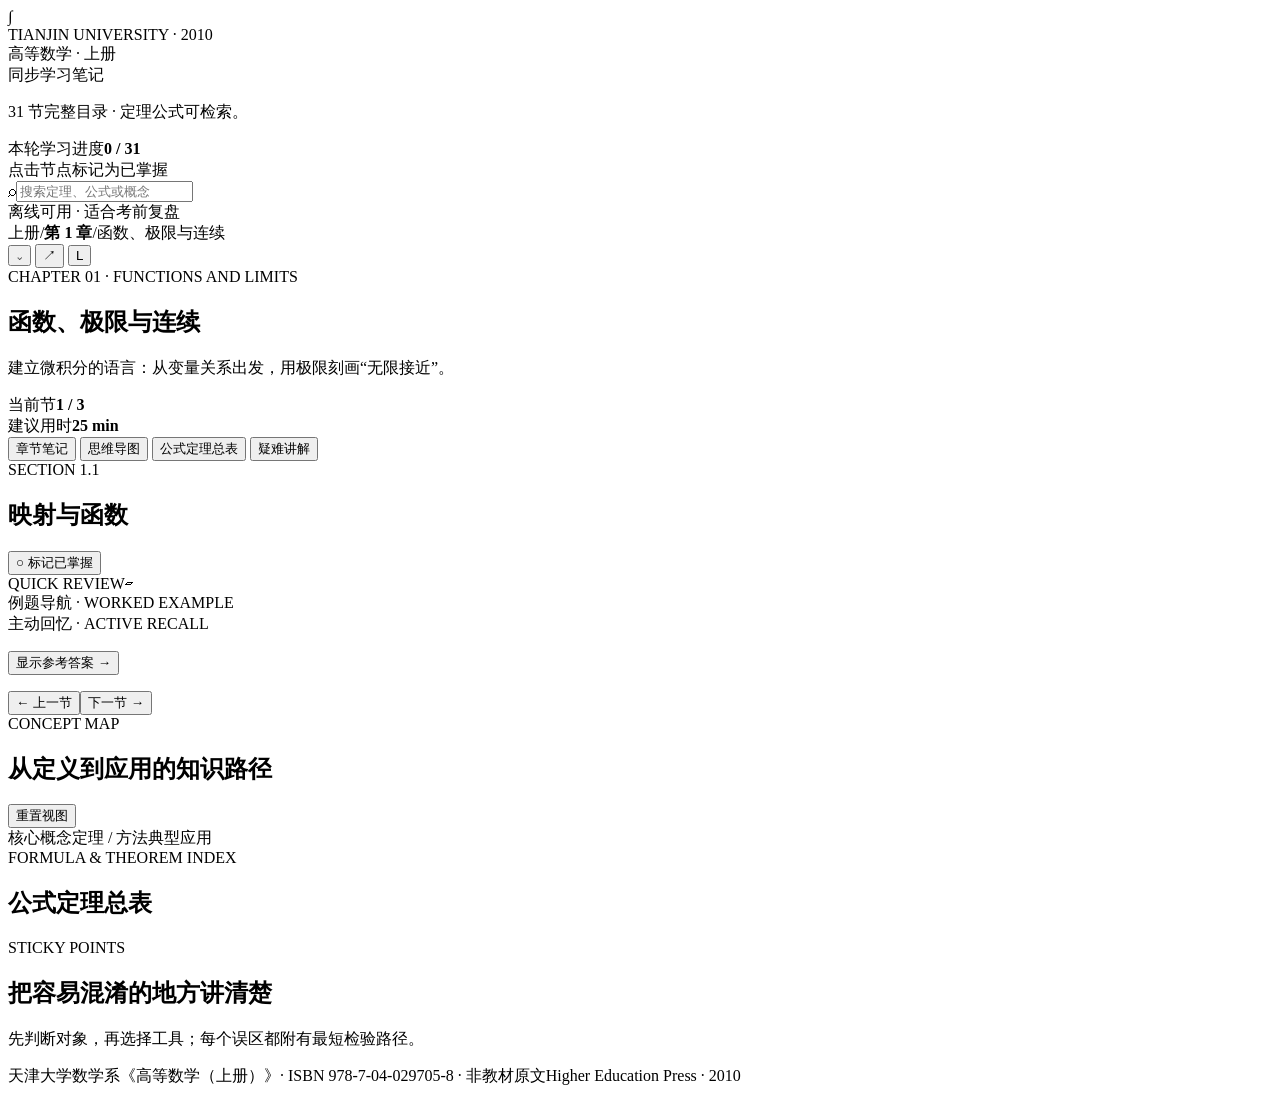
==== commit 99945659: "Add files via upload" ====
--- a/index.html
+++ b/index.html
@@ -1,322 +1,106 @@
 <!doctype html>
 <html lang="zh-CN">
 <head>
-  <meta charset="utf-8">
-  <meta name="viewport" content="width=device-width, initial-scale=1">
-  <meta name="theme-color" content="#05070f">
-  <title>Bob 鲍明杰 · 个人宇宙</title>
-  <meta name="description" content="Bob 鲍明杰的个人主页：全英文环境中的学习、AI 探索与成长记录。">
-  <link rel="icon" href="data:image/svg+xml,%3Csvg xmlns='http://www.w3.org/2000/svg' viewBox='0 0 64 64'%3E%3Crect width='64' height='64' rx='12' fill='%2305070f'/%3E%3Ccircle cx='32' cy='32' r='11' fill='%2370d7df'/%3E%3Cellipse cx='32' cy='32' rx='25' ry='11' fill='none' stroke='%23ffc46b' stroke-width='3' transform='rotate(-24 32 32)'/%3E%3Ccircle cx='51' cy='22' r='3' fill='%23f6f8f3'/%3E%3C/svg%3E">
-  <link rel="stylesheet" href="personal-homepage-v1.css">
+  <meta charset="utf-8" />
+  <meta name="viewport" content="width=device-width, initial-scale=1" />
+  <title>高等数学上册 · 同步学习笔记</title>
+  <meta name="description" content="天津大学《高等数学》上册同步学习笔记，双语知识点、例题证明、思维导图与疑难讲解。" />
+  <link rel="stylesheet" href="styles.css" />
 </head>
 <body>
-  <div class="scroll-progress" aria-hidden="true"><span id="scroll-progress-bar"></span></div>
-  <header class="topbar">
-    <a class="brand" href="#home" aria-label="返回个人宇宙首页">
-      <span class="brand-orbit" aria-hidden="true"><i></i></span>
-      <span class="brand-name">BOB / BAO MINGJIE</span>
-    </a>
-    <nav aria-label="页面导航">
-      <a href="#about" data-section="about" data-i18n="nav.about">档案</a>
-      <a href="#projects" data-section="projects" data-i18n="nav.projects">探索</a>
-      <a href="#timeline" data-section="timeline" data-i18n="nav.timeline">时间线</a>
-      <a href="#twin" data-section="twin" data-i18n="nav.twin">数字分身</a>
-      <a href="#contact" data-section="contact" data-i18n="nav.contact">联系</a>
-    </nav>
-    <div class="topbar-actions">
-      <button class="language-toggle" id="language-toggle" type="button" aria-label="Switch to English" title="Switch to English">
-        <span class="is-current">中</span><i aria-hidden="true"></i><span>EN</span>
-      </button>
-      <span class="signal"><i></i> <span data-i18n="signal">SIGNAL ONLINE</span></span>
-    </div>
-  </header>
-
-  <div class="warp-transition" id="warp-transition" aria-hidden="true">
-    <canvas id="warp-canvas"></canvas>
-    <span class="warp-core"></span>
-  </div>
-
-  <aside class="page-navigator" id="page-navigator" aria-label="页面导航">
-    <div class="page-dots" role="tablist" aria-label="页面">
-      <button type="button" data-page-target="home" role="tab" aria-selected="true"><span>01</span><i></i></button>
-      <button type="button" data-page-target="about" role="tab" aria-selected="false"><span>02</span><i></i></button>
-      <button type="button" data-page-target="projects" role="tab" aria-selected="false"><span>03</span><i></i></button>
-      <button type="button" data-page-target="timeline" role="tab" aria-selected="false"><span>04</span><i></i></button>
-      <button type="button" data-page-target="twin" role="tab" aria-selected="false"><span>05</span><i></i></button>
-      <button type="button" data-page-target="contact" role="tab" aria-selected="false"><span>06</span><i></i></button>
-    </div>
-    <div class="page-controls">
-      <button class="page-arrow" type="button" data-page-prev aria-label="上一页" title="上一页">&#8592;</button>
-      <output id="page-counter" aria-live="polite">01 / 06</output>
-      <button class="page-arrow" type="button" data-page-next aria-label="下一页" title="下一页">&#8594;</button>
-    </div>
-  </aside>
-  <div class="sr-only" id="page-announcer" aria-live="polite"></div>
-
-  <main id="home">
-    <section class="universe page-panel" aria-labelledby="intro-title" data-section-root="home" data-page-id="home">
-      <canvas id="space-canvas" aria-hidden="true"></canvas>
-      <div class="space-glow" aria-hidden="true"></div>
-      <div class="coordinates" aria-hidden="true"><span>TJU × POLYU</span><span>YEAR 01 / AI EXPLORER</span></div>
-
-      <div class="hero-copy">
-        <p class="eyebrow"><span>PERSONAL UNIVERSE</span><b>V2.0 / 2026</b></p>
-        <h1 id="intro-title"><span>BOB</span><small>鲍明杰</small></h1>
-        <p class="tagline" data-i18n-html="hero.tagline">一名在全英文课堂里适应、提问，<br>并大步走向 AI 的大一新生。</p>
-        <div class="hero-actions">
-          <a class="button button-primary" href="#about"><span data-i18n="hero.action">认识我</span> <span aria-hidden="true">↓</span></a>
-          <button class="motion-toggle" id="motion-toggle" type="button" aria-pressed="false" title="暂停宇宙动画">
-            <span class="pause-icon" aria-hidden="true"></span><span class="toggle-label">暂停动态</span>
-          </button>
+  <div class="app-shell">
+    <aside class="sidebar" aria-label="章节导航">
+      <div class="brand">
+        <div class="brand-mark">∫</div>
+        <div>
+          <div class="brand-kicker">TIANJIN UNIVERSITY · 2010</div>
+          <div class="brand-title">高等数学 · 上册</div>
         </div>
       </div>
+      <div class="sidebar-intro">
+        <span class="eyebrow">同步学习笔记</span>
+        <p>31 节完整目录 · 定理公式可检索。</p>
+      </div>
+      <div class="progress-card">
+        <div class="progress-line"><span>本轮学习进度</span><strong id="progressText">0 / 31</strong></div>
+        <div class="progress-track"><span id="progressBar"></span></div>
+        <div class="progress-note">点击节点标记为已掌握</div>
+      </div>
+      <label class="search-box"><span>⌕</span><input id="globalSearch" type="search" placeholder="搜索定理、公式或概念" autocomplete="off" /></label>
+      <div id="searchResults" class="search-results"></div>
+      <nav id="chapterTree" class="chapter-tree"></nav>
+      <div class="sidebar-foot"><span class="status-dot"></span>离线可用 · 适合考前复盘</div>
+    </aside>
 
-      <div class="orbit-system" aria-label="宇宙导航">
-        <span class="orbit orbit-one" aria-hidden="true"></span>
-        <span class="orbit orbit-two" aria-hidden="true"></span>
-        <span class="core-star" aria-hidden="true"><i></i></span>
-        <span class="planet-track" style="--orbit-angle: 8deg; --orbit-radius: 41%; --orbit-speed: 42s">
-          <a class="planet planet-about" href="#about" aria-label="前往个人档案"><span class="planet-body"></span><span class="planet-label"><b>01</b> <span data-i18n="planet.about">个人档案</span></span></a>
-        </span>
-        <span class="planet-track" style="--orbit-angle: 100deg; --orbit-radius: 49%; --orbit-speed: 58s">
-          <a class="planet planet-projects" href="#projects" aria-label="前往探索记录"><span class="planet-body"></span><span class="planet-label"><b>02</b> <span data-i18n="planet.projects">探索记录</span></span></a>
-        </span>
-        <span class="planet-track" style="--orbit-angle: 188deg; --orbit-radius: 41%; --orbit-speed: 46s">
-          <a class="planet planet-twin" href="#twin" aria-label="前往数字分身"><span class="planet-body"></span><span class="planet-label"><b>03</b> <span data-i18n="planet.twin">数字分身</span></span></a>
-        </span>
-        <span class="planet-track" style="--orbit-angle: 236deg; --orbit-radius: 49%; --orbit-speed: 58s">
-          <a class="planet planet-english" href="#timeline" aria-label="前往英文学习主题"><span class="planet-body"></span><span class="planet-label"><b>04</b> <span data-i18n="planet.english">英文课堂</span></span></a>
-        </span>
-        <span class="planet-track" style="--orbit-angle: 286deg; --orbit-radius: 41%; --orbit-speed: 42s">
-          <a class="planet planet-ai" href="#projects" aria-label="前往 AI 探索主题"><span class="planet-body"></span><span class="planet-label"><b>05</b> <span data-i18n="planet.ai">AI 探索</span></span></a>
-        </span>
-        <span class="planet-track" style="--orbit-angle: 326deg; --orbit-radius: 49%; --orbit-speed: 58s">
-          <a class="planet planet-life" href="#about" aria-label="前往生活坐标主题"><span class="planet-body"></span><span class="planet-label"><b>06</b> <span data-i18n="planet.life">生活坐标</span></span></a>
-        </span>
-        <span class="planet-track" style="--orbit-angle: 52deg; --orbit-radius: 49%; --orbit-speed: 58s">
-          <a class="planet planet-ideas" href="#timeline" aria-label="前往学习笔记"><span class="planet-body"></span><span class="planet-label"><b>07</b> <span data-i18n="planet.notes">学习笔记</span></span></a>
-        </span>
-        <span class="planet-track" style="--orbit-angle: 148deg; --orbit-radius: 49%; --orbit-speed: 58s">
-          <a class="planet planet-contact" href="#contact" aria-label="前往联系方式"><span class="planet-body"></span><span class="planet-label"><b>08</b> <span data-i18n="planet.contact">联系方式</span></span></a>
-        </span>
+    <main class="main-area">
+      <header class="topbar">
+        <div class="crumbs"><span>上册</span><span class="slash">/</span><strong id="crumbChapter">第 1 章</strong><span class="slash">/</span><span id="crumbSection">函数、极限与连续</span></div>
+        <div class="top-actions">
+          <button class="icon-button" id="expandAllBtn" title="展开全部章节" aria-label="展开全部章节">⌄</button>
+          <button class="icon-button" id="focusBtn" title="聚焦阅读区" aria-label="聚焦阅读区">↗</button>
+          <button class="avatar" title="学习者">L</button>
+        </div>
+      </header>
+
+      <section class="hero-band">
+        <div>
+          <span class="eyebrow" id="chapterEyebrow">CHAPTER 01 · FUNCTIONS AND LIMITS</span>
+          <h1 id="pageTitle">函数、极限与连续</h1>
+          <p id="pageLead">建立微积分的语言：从变量关系出发，用极限刻画“无限接近”。</p>
+        </div>
+        <div class="hero-meta">
+          <div class="meta-chip"><span class="meta-label">当前节</span><strong id="sectionCount">1 / 3</strong></div>
+          <div class="meta-chip"><span class="meta-label">建议用时</span><strong id="studyTime">25 min</strong></div>
+        </div>
+      </section>
+
+      <div class="content-wrap">
+        <div class="tabs" role="tablist" aria-label="学习视图">
+          <button class="tab is-active" data-tab="notes" role="tab" aria-selected="true">章节笔记</button>
+          <button class="tab" data-tab="map" role="tab" aria-selected="false">思维导图</button>
+          <button class="tab" data-tab="theorems" role="tab" aria-selected="false">公式定理总表</button>
+          <button class="tab" data-tab="trouble" role="tab" aria-selected="false">疑难讲解</button>
+        </div>
+
+        <section id="notesView" class="view is-visible" role="tabpanel">
+          <div class="note-grid">
+            <article class="primary-note">
+              <div class="section-head"><div><span class="eyebrow" id="sectionEyebrow">SECTION 1.1</span><h2 id="sectionTitle">映射与函数</h2></div><button id="masterBtn" class="master-btn">○ 标记已掌握</button></div>
+              <div id="noteContent"></div>
+            </article>
+            <aside class="quick-panel">
+              <div class="quick-head"><span class="eyebrow">QUICK REVIEW</span><span class="bookmark">▱</span></div>
+              <div id="quickReview"></div>
+              <div class="formula-callout" id="formulaCallout"></div>
+            </aside>
+          </div>
+          <div class="bottom-grid">
+            <article class="example-card"><div class="card-label">例题导航 · WORKED EXAMPLE</div><div id="exampleNav"></div></article>
+            <article class="recall-card"><div class="card-label">主动回忆 · ACTIVE RECALL</div><p id="recallPrompt"></p><button id="revealRecall" class="text-button">显示参考答案 →</button><p id="recallAnswer" class="recall-answer"></p></article>
+          </div>
+          <div class="section-pager"><button id="prevSection" class="outline-button">← 上一节</button><span id="sectionPosition"></span><button id="nextSection" class="outline-button">下一节 →</button></div>
+        </section>
+
+        <section id="mapView" class="view" role="tabpanel" aria-label="思维导图">
+          <div class="map-toolbar"><div><span class="eyebrow">CONCEPT MAP</span><h2>从定义到应用的知识路径</h2></div><button id="resetMap" class="outline-button">重置视图</button></div>
+          <div id="mindMap" class="mind-map"></div>
+          <div class="map-legend"><span><i class="legend-dot core"></i>核心概念</span><span><i class="legend-dot theorem"></i>定理 / 方法</span><span><i class="legend-dot app"></i>典型应用</span></div>
+        </section>
+
+        <section id="theoremsView" class="view" role="tabpanel" aria-label="公式定理总表">
+          <div class="map-toolbar"><div><span class="eyebrow">FORMULA & THEOREM INDEX</span><h2>公式定理总表</h2></div><span id="indexCount" class="index-count"></span></div>
+          <div class="index-filters" id="indexFilters"></div>
+          <div id="theoremIndex" class="theorem-index"></div>
+        </section>
+
+        <section id="troubleView" class="view" role="tabpanel" aria-label="疑难讲解">
+          <div class="trouble-head"><span class="eyebrow">STICKY POINTS</span><h2>把容易混淆的地方讲清楚</h2><p>先判断对象，再选择工具；每个误区都附有最短检验路径。</p></div>
+          <div id="troubleList" class="trouble-list"></div>
+        </section>
       </div>
-      <div class="scroll-cue" aria-hidden="true"><span></span><i data-i18n="hero.scroll">向下探索</i></div>
-    </section>
-
-    <section id="about" class="section-band about-section page-panel" aria-labelledby="about-title" data-section-root="about" data-page-id="about">
-      <div class="section-inner about-layout">
-        <div class="section-index" aria-hidden="true">01 / PROFILE</div>
-        <div class="section-intro">
-          <p class="eyebrow">ABOUT BOB</p>
-          <h2 id="about-title" data-i18n-html="about.title">先认识我，<br>再看我走向哪里。</h2>
-        </div>
-        <div class="about-copy">
-          <p class="about-lead" data-i18n="about.lead">我是 Bob，一名在天津大学与香港理工大学合作办学项目中学习的大一新生，目前探索智能医学工程与脑机接口相关方向。面对全英文课堂，我正在借助 AI 跨过语言与理解的双重门槛，也尝试把自己的真实问题做成有用的软件。</p>
-          <div class="origin-note"><span>ORIGIN / 001</span><p data-i18n="about.origin">一次偶然的机会，我听说同学只用自然语言就让 AI 做出了很厉害的程序。那种“想法可以直接变成作品”的可能性，让我开始认真接触 AI。</p></div>
-          <dl class="profile-data">
-            <div><dt data-i18n="about.identityLabel">当前身份</dt><dd data-i18n="about.identity">大一学生 / AI 探索者</dd></div>
-            <div><dt data-i18n="about.schoolLabel">学习环境</dt><dd data-i18n="about.school">天津大学 × 香港理工大学合作办学 / 全英文授课</dd></div>
-            <div><dt data-i18n="about.fieldLabel">探索方向</dt><dd data-i18n="about.field">智能医学工程 · 脑机接口相关方向 · AI 应用</dd></div>
-            <div><dt data-i18n="about.hobbyLabel">地面爱好</dt><dd data-i18n="about.hobby">篮球 · 羽毛球 · 象棋</dd></div>
-            <div><dt data-i18n="about.statusLabel">当前状态</dt><dd><span class="live-dot"></span><span data-i18n="about.status">适应、学习、动手验证</span></dd></div>
-          </dl>
-        </div>
-      </div>
-      <div class="goal-strip section-inner" aria-label="大一目标">
-        <p class="eyebrow" data-i18n="goals.eyebrow">BEFORE YEAR ONE ENDS</p>
-        <ol>
-          <li><b>01</b><span data-i18n="goals.one">熟练适应全英文授课</span></li>
-          <li><b>02</b><span data-i18n="goals.two">建立计算机相关知识网络</span></li>
-          <li><b>03</b><span data-i18n="goals.three">用 AI 做出一款真正有用的软件</span></li>
-        </ol>
-      </div>
-    </section>
-
-    <section id="projects" class="section-band projects-section page-panel" aria-labelledby="projects-title" data-section-root="projects" data-page-id="projects">
-      <div class="section-inner">
-        <div class="section-heading">
-          <div><p class="eyebrow">FLIGHT LOG</p><h2 id="projects-title" data-i18n="projects.title">正在发生的探索</h2></div>
-          <p data-i18n="projects.intro">只记录真实发生过的过程。完成的公开，进行中的先留在自己的工作台。</p>
-        </div>
-        <div class="log-grid" id="project-log">
-          <article class="log-entry featured tilt-card project-trigger" tabindex="0" role="button" aria-haspopup="dialog" aria-controls="project-dialog" data-project-open>
-            <span class="card-spotlight" aria-hidden="true"></span>
-            <span class="border-beam" aria-hidden="true"></span>
-            <div class="log-meta"><span>LOG / 001</span><time datetime="2026-09-03">2026.09 — NOW</time></div>
-            <div class="log-visual visual-home" aria-hidden="true"><span class="mini-orbit"></span><i></i><i></i><i></i></div>
-            <div class="log-content"><p class="entry-type">WEB EXPERIMENT / V2</p><h3 data-i18n="projects.homeTitle">个人宇宙</h3><p data-i18n="projects.homeDesc">面向同学、老师与家人的个人主页。从一张静态名片出发，逐步加入真实档案、学习时间线、双语切换与数字分身。</p><ul class="project-facts"><li>HTML / CSS / JavaScript</li><li data-i18n="projects.homeFact">移动端适配 · 本地问答 · 动效控制</li></ul><div class="entry-footer"><span class="entry-status" data-i18n="projects.homeStatus">V2 持续更新</span><span class="project-open-label"><span data-i18n="projects.open">查看项目档案</span><b aria-hidden="true">&#8599;</b></span></div></div>
-          </article>
-          <article class="log-entry tilt-card">
-            <span class="card-spotlight" aria-hidden="true"></span>
-            <div class="log-meta"><span>LOG / 002</span><time datetime="2026">WEEKLY</time></div>
-            <div class="log-scan" aria-hidden="true"><i></i><i></i><i></i><i></i></div>
-            <div class="log-content"><p class="entry-type">LEARNING NOTES</p><h3 data-i18n="projects.notesTitle">AI 工具实践</h3><p data-i18n="projects.notesDesc">记录我如何描述需求、测试结果和复盘失败，让“会使用工具”逐渐变成自己的判断力。</p><span class="entry-status muted" data-i18n="projects.notesStatus">学习笔记持续积累</span></div>
-          </article>
-          <article class="log-entry tilt-card">
-            <span class="card-spotlight" aria-hidden="true"></span>
-            <div class="log-meta"><span>LOG / 003</span><time datetime="2026">WEEKLY</time></div>
-            <div class="signal-visual" aria-hidden="true"><span></span></div>
-            <div class="log-content"><p class="entry-type">ENGLISH-MEDIUM CLASS</p><h3 data-i18n="projects.classTitle">英文课堂复盘</h3><p data-i18n="projects.classDesc">整理课堂里没听懂的术语、逻辑链和知识点，再借助 AI 翻译与解释完成第二次吸收。</p><span class="entry-status muted" data-i18n="projects.classStatus">从跟不上到能复述</span></div>
-          </article>
-        </div>
-      </div>
-    </section>
-
-    <dialog class="project-dialog" id="project-dialog" aria-labelledby="project-dialog-title">
-      <div class="dialog-shell">
-        <header class="dialog-header">
-          <div><span>PROJECT ARCHIVE</span><b>LOG / 001</b></div>
-          <button class="dialog-close" type="button" data-project-close aria-label="关闭项目档案" title="关闭">&#215;</button>
-        </header>
-        <div class="dialog-scroll">
-          <section class="project-hero">
-            <div>
-              <p class="eyebrow">PERSONAL UNIVERSE / 2026</p>
-              <h2 id="project-dialog-title" data-i18n="projectDialog.title">从一张名片，走向一座个人宇宙。</h2>
-              <p data-i18n="projectDialog.summary">这是我第一次用原生网页技术和 AI 协作完成的持续迭代项目。目标不是制造一个完美人设，而是让同学、老师和家人快速认识真实的我。</p>
-            </div>
-            <dl class="project-stats">
-              <div><dt data-i18n="projectDialog.stackLabel">技术栈</dt><dd>HTML / CSS / JS</dd></div>
-              <div><dt data-i18n="projectDialog.audienceLabel">目标访客</dt><dd data-i18n="projectDialog.audience">同学 / 老师 / 家人</dd></div>
-              <div><dt data-i18n="projectDialog.stateLabel">当前状态</dt><dd data-i18n="projectDialog.state">V2 持续迭代</dd></div>
-            </dl>
-          </section>
-
-          <section class="version-voyager" aria-labelledby="version-title">
-            <div class="version-heading">
-              <div><span>VERSION VOYAGER</span><h3 id="version-title" data-i18n="projectDialog.versionTitle">版本穿梭</h3></div>
-              <div class="version-tabs" role="tablist" aria-label="主页版本">
-                <button id="tab-v1" type="button" role="tab" aria-selected="false" aria-controls="panel-v1" data-version="v1"><b>V1</b><small>09.03</small></button>
-                <button id="tab-v2" type="button" role="tab" aria-selected="true" aria-controls="panel-v2" data-version="v2"><b>V2</b><small>09.07</small></button>
-              </div>
-            </div>
-            <div class="version-stage" data-active-version="v2">
-              <div class="version-orbit" aria-hidden="true"><i></i><i></i><span></span></div>
-              <article id="panel-v1" class="version-panel" role="tabpanel" aria-labelledby="tab-v1" hidden>
-                <span class="version-code">VERSION / 01</span>
-                <h4 data-i18n="projectDialog.v1Title">先完成一个能用的起点</h4>
-                <p data-i18n="projectDialog.v1Body">建立基本的个人介绍、兴趣标签和本地数字分身，让页面能够在电脑与手机上正常浏览。</p>
-                <ul><li data-i18n="projectDialog.v1One">单页个人介绍</li><li data-i18n="projectDialog.v1Two">常见问题快捷入口</li><li data-i18n="projectDialog.v1Three">原生技术、本地运行</li></ul>
-              </article>
-              <article id="panel-v2" class="version-panel is-active" role="tabpanel" aria-labelledby="tab-v2">
-                <span class="version-code">VERSION / 02</span>
-                <h4 data-i18n="projectDialog.v2Title">让内容和表达更像自己</h4>
-                <p data-i18n="projectDialog.v2Body">重新梳理真实身份和公开边界，加入学习时间线、中英双语、邮箱入口、动态控制与更完整的本地问答。</p>
-                <ul><li data-i18n="projectDialog.v2One">真实资料与隐私边界</li><li data-i18n="projectDialog.v2Two">双语内容和学习时间线</li><li data-i18n="projectDialog.v2Three">响应式布局与减少动态模式</li></ul>
-              </article>
-            </div>
-          </section>
-
-          <section class="decision-grid" aria-label="项目决策">
-            <article><span>01 / PROBLEM</span><h3 data-i18n="projectDialog.problemTitle">要解决的问题</h3><p data-i18n="projectDialog.problemBody">初版能够使用，但身份、学习经历和个人判断还没有形成清楚的叙事。</p></article>
-            <article><span>02 / DECISION</span><h3 data-i18n="projectDialog.decisionTitle">我的取舍</h3><p data-i18n="projectDialog.decisionBody">保留“个人宇宙”主题，用真实内容、克制动画和明确隐私边界取代功能堆叠。</p></article>
-            <article><span>03 / VERIFY</span><h3 data-i18n="projectDialog.verifyTitle">如何验证</h3><p data-i18n="projectDialog.verifyBody">检查脚本语法、本地资源加载、桌面与手机首屏，以及减少动态设置下的可用性。</p></article>
-          </section>
-
-          <footer class="project-dialog-footer">
-            <p><span data-i18n="projectDialog.rightsLabel">实现说明</span><b data-i18n="projectDialog.rights">页面与交互由原生 HTML、CSS 和 JavaScript 独立实现，未复制第三方组件源码或素材。</b></p>
-            <button type="button" data-project-close><span data-i18n="projectDialog.back">返回探索记录</span><b aria-hidden="true">&#8595;</b></button>
-          </footer>
-        </div>
-      </div>
-    </dialog>
-
-    <section id="timeline" class="section-band timeline-section page-panel" aria-labelledby="timeline-title" data-section-root="timeline" data-page-id="timeline">
-      <div class="section-inner timeline-layout">
-        <div class="timeline-heading"><p class="eyebrow">LEARNING TIMELINE</p><h2 id="timeline-title" data-i18n-html="timeline.title">把学习留下来，<br>让成长有迹可循。</h2><p data-i18n="timeline.intro">这里不等待“完美成果”，只记录真实的起点、行动和下一步。</p></div>
-        <div class="timeline-list">
-          <div class="timeline-line" aria-hidden="true"><span id="timeline-progress"></span></div>
-          <article class="timeline-item"><time datetime="2026-09-03">2026.09.03</time><i aria-hidden="true"></i><div><span>START</span><h3 data-i18n="timeline.item1Title">个人主页 V1 启航</h3><p data-i18n="timeline.item1Desc">明确主页面向同学、老师和家人，用原生网页技术搭出可本地预览的第一版。</p></div></article>
-          <article class="timeline-item"><time datetime="2026-09-05">2026.09.05</time><i aria-hidden="true"></i><div><span>REFLECT</span><h3 data-i18n="timeline.item2Title">把真实资料放回页面</h3><p data-i18n="timeline.item2Desc">补充身份、全英文学习体验、接触 AI 的起点，并重新确认哪些内容适合公开。</p></div></article>
-          <article class="timeline-item"><time datetime="2026-09-07">2026.09.07</time><i aria-hidden="true"></i><div><span>ITERATE</span><h3 data-i18n="timeline.item3Title">V2 增加内容与动态</h3><p data-i18n="timeline.item3Desc">上线双语切换、成长目标、学习时间线、邮箱入口和更完整的数字分身问答。</p></div></article>
-          <article class="timeline-item is-next"><time>NEXT</time><i aria-hidden="true"></i><div><span>VERIFY</span><h3 data-i18n="timeline.item4Title">建立计算机知识星图</h3><p data-i18n="timeline.item4Desc">从信号传导、路径与协议开始，把零散概念连成能够复述和应用的知识网络。</p></div></article>
-        </div>
-      </div>
-    </section>
-
-    <section id="twin" class="section-band twin-section page-panel" aria-labelledby="twin-title" data-section-root="twin" data-page-id="twin">
-      <div class="section-inner twin-layout">
-        <div class="twin-copy"><p class="eyebrow">DIGITAL TWIN / CHANNEL 04</p><h2 id="twin-title" data-i18n="twin.title">建立通讯</h2><p data-i18n="twin.intro">它只根据我愿意公开的真实资料回答。问问我为什么开始学 AI、英文课堂最难的是什么，或者大一的目标。</p><div class="frequency" aria-label="通讯状态"><span>FREQ.</span><b>93.7 MHz</b><i></i><em>CONNECTED</em></div></div>
-        <div class="terminal" role="region" aria-label="数字分身聊天终端">
-          <div class="terminal-bar"><span><i></i> BOB_TWIN</span><span>LOCAL KNOWLEDGE / NO UPLOAD</span></div>
-          <div id="chat-log" class="chat-log" aria-live="polite"><div class="message message-twin"><span class="message-avatar">BM</span><div><p data-i18n="twin.welcome">信号已接通。我是 Bob 的数字分身。关于他的学习、AI 起点、目标和兴趣，我都可以回答。</p><time data-i18n="chat.now">刚刚</time></div></div></div>
-          <div class="transmission-status" id="transmission-status" aria-live="polite"><span></span><b data-i18n="chat.ready">通讯频道就绪</b><i></i><i></i><i></i></div>
-          <div class="suggestions" aria-label="常见问题">
-            <button type="button" data-question-id="aiStart" data-i18n="question.aiStart">为什么开始学 AI</button>
-            <button type="button" data-question-id="englishClass" data-i18n="question.englishClass">英文课堂最难的事</button>
-            <button type="button" data-question-id="goals" data-i18n="question.goals">大一的三个目标</button>
-            <button type="button" data-question-id="interests" data-i18n="question.interests">平时的兴趣</button>
-          </div>
-          <form id="chat-form" class="chat-form"><label class="sr-only" for="chat-input" data-i18n="chat.label">输入问题</label><span aria-hidden="true">&gt;</span><input id="chat-input" type="text" placeholder="输入一条讯息…" data-i18n-placeholder="chat.placeholder" autocomplete="off" maxlength="120"><button class="send-button" type="submit" aria-label="发送问题" title="发送问题">↑</button></form>
-        </div>
-      </div>
-    </section>
-
-    <section id="contact" class="section-band contact-section page-panel" aria-labelledby="contact-title" data-section-root="contact" data-page-id="contact">
-      <div class="contact-radar" aria-hidden="true"><i></i><i></i><span></span></div>
-      <div class="section-inner contact-layout">
-        <div><p class="eyebrow">OPEN CHANNEL / EMAIL + FEEDBACK</p><h2 id="contact-title" data-i18n-html="contact.title">想聊聊学习、AI，<br>或者一次新的尝试？</h2></div>
-        <div class="contact-action"><p data-i18n="contact.body">可以通过邮箱联系我，也可以留下关于这个主页的具体反馈。</p><a class="mail-link" href="mailto:1606708554@qq.com"><span>1606708554@qq.com</span><b aria-hidden="true">↗</b></a><small data-i18n="contact.privacy">手机号、住址与私人社交账号不在公开范围内。</small></div>
-      </div>
-    </section>
-  </main>
-
-  <button class="feedback-launch" id="feedback-open" type="button" aria-haspopup="dialog" aria-controls="feedback-dialog">
-    <span class="feedback-launch-icon" aria-hidden="true">+</span>
-    <span data-i18n="feedback.open">留下反馈</span>
-  </button>
-
-  <dialog class="feedback-dialog" id="feedback-dialog" aria-labelledby="feedback-title">
-    <div class="feedback-dialog-shell">
-      <header class="feedback-dialog-header">
-        <div><p class="eyebrow">PRIVATE TRANSMISSION / V3</p><h2 id="feedback-title" data-i18n="feedback.title">告诉我哪里可以更好</h2></div>
-        <button class="feedback-close" id="feedback-close" type="button" aria-label="关闭反馈表单" title="关闭">&times;</button>
-      </header>
-      <p class="feedback-intro" data-i18n="feedback.intro">指出一个看不懂、不好找或使用不方便的位置。反馈不会公开，只有我能在后台看到。</p>
-      <form class="feedback-form" id="feedback-form">
-        <label class="feedback-field">
-          <span data-i18n="feedback.name">昵称（选填）</span>
-          <input id="feedback-name" name="name" type="text" maxlength="80" autocomplete="nickname" data-i18n-placeholder="feedback.namePlaceholder" placeholder="怎么称呼你">
-        </label>
-        <label class="feedback-field">
-          <span data-i18n="feedback.relation">你和我的关系</span>
-          <select id="feedback-relation" name="relation" required>
-            <option value="" selected disabled data-i18n="feedback.choose">请选择</option>
-            <option value="classmate" data-i18n="feedback.relation.classmate">同学</option>
-            <option value="teacher" data-i18n="feedback.relation.teacher">老师</option>
-            <option value="family" data-i18n="feedback.relation.family">家人</option>
-            <option value="friend" data-i18n="feedback.relation.friend">朋友</option>
-            <option value="colleague" data-i18n="feedback.relation.colleague">同事</option>
-            <option value="other" data-i18n="feedback.relation.other">其他</option>
-            <option value="private" data-i18n="feedback.relation.private">不便透露</option>
-          </select>
-        </label>
-        <fieldset class="feedback-device">
-          <legend data-i18n="feedback.device">这条反馈针对</legend>
-          <label><input type="radio" name="device" value="desktop" required><span data-i18n="feedback.device.desktop">电脑</span></label>
-          <label><input type="radio" name="device" value="mobile"><span data-i18n="feedback.device.mobile">手机</span></label>
-          <label><input type="radio" name="device" value="tablet"><span data-i18n="feedback.device.tablet">平板</span></label>
-          <label><input type="radio" name="device" value="other"><span data-i18n="feedback.device.other">其他</span></label>
-        </fieldset>
-        <label class="feedback-field feedback-message-field">
-          <span data-i18n="feedback.message">反馈内容</span>
-          <textarea id="feedback-message" name="message" minlength="3" maxlength="2000" required data-i18n-placeholder="feedback.messagePlaceholder" placeholder="请描述具体页面、位置和体验"></textarea>
-        </label>
-        <label class="feedback-trap" aria-hidden="true">Website<input name="website" type="text" tabindex="-1" autocomplete="off"></label>
-        <div class="feedback-footer">
-          <p class="feedback-status" id="feedback-status" role="status" aria-live="polite" data-state="ready" data-i18n="feedback.ready">填写完成后即可安全提交。</p>
-          <button class="feedback-submit" id="feedback-submit" type="submit"><span data-i18n="feedback.submit">发送反馈</span><b aria-hidden="true">&#8593;</b></button>
-        </div>
-      </form>
-    </div>
-  </dialog>
-
-  <footer>
-    <a class="brand footer-brand" href="#home"><span class="brand-orbit" aria-hidden="true"><i></i></span><span class="brand-name">BOB / BAO MINGJIE</span></a>
-    <p data-i18n="footer.line">在适应中学习，在学习中创造。</p>
-    <span>© 2026 / EARTH</span>
-  </footer>
-  <script src="supabase-config.js"></script>
-  <script src="personal-homepage-v1.js"></script>
+      <footer class="page-foot"><span>天津大学数学系《高等数学（上册）》· ISBN 978-7-04-029705-8 · 非教材原文</span><span>Higher Education Press · 2010</span></footer>
+    </main>
+  </div>
+  <script src="app.js"></script>
 </body>
 </html>
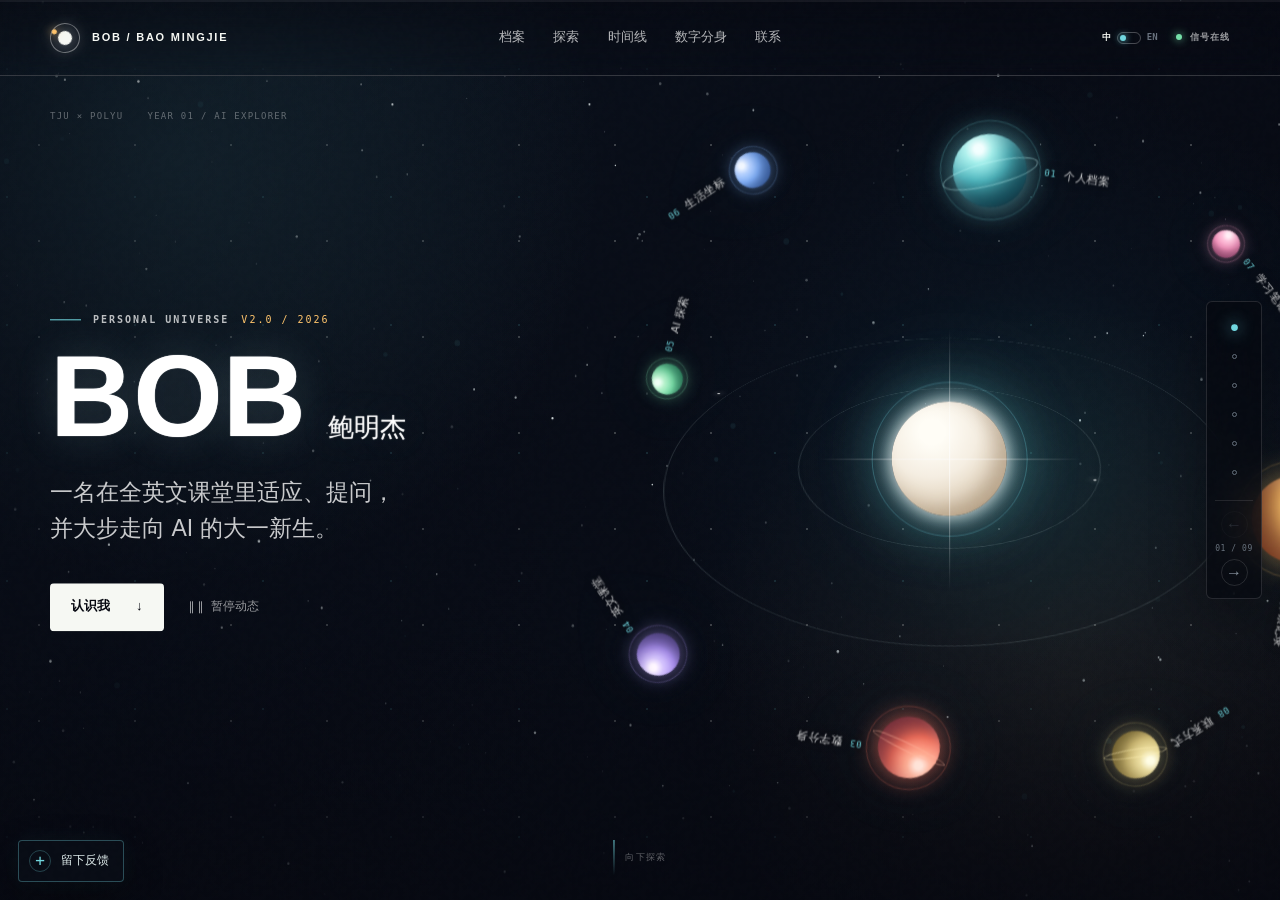
==== commit 1035daec: "Add files via upload" ====
--- a/index.html
+++ b/index.html
@@ -1,106 +1,322 @@
-<!doctype html>
-<html lang="zh-CN">
-<head>
-  <meta charset="utf-8" />
-  <meta name="viewport" content="width=device-width, initial-scale=1" />
-  <title>高等数学上册 · 同步学习笔记</title>
-  <meta name="description" content="天津大学《高等数学》上册同步学习笔记，双语知识点、例题证明、思维导图与疑难讲解。" />
-  <link rel="stylesheet" href="styles.css" />
-</head>
-<body>
-  <div class="app-shell">
-    <aside class="sidebar" aria-label="章节导航">
-      <div class="brand">
-        <div class="brand-mark">∫</div>
-        <div>
-          <div class="brand-kicker">TIANJIN UNIVERSITY · 2010</div>
-          <div class="brand-title">高等数学 · 上册</div>
-        </div>
-      </div>
-      <div class="sidebar-intro">
-        <span class="eyebrow">同步学习笔记</span>
-        <p>31 节完整目录 · 定理公式可检索。</p>
-      </div>
-      <div class="progress-card">
-        <div class="progress-line"><span>本轮学习进度</span><strong id="progressText">0 / 31</strong></div>
-        <div class="progress-track"><span id="progressBar"></span></div>
-        <div class="progress-note">点击节点标记为已掌握</div>
-      </div>
-      <label class="search-box"><span>⌕</span><input id="globalSearch" type="search" placeholder="搜索定理、公式或概念" autocomplete="off" /></label>
-      <div id="searchResults" class="search-results"></div>
-      <nav id="chapterTree" class="chapter-tree"></nav>
-      <div class="sidebar-foot"><span class="status-dot"></span>离线可用 · 适合考前复盘</div>
-    </aside>
-
-    <main class="main-area">
-      <header class="topbar">
-        <div class="crumbs"><span>上册</span><span class="slash">/</span><strong id="crumbChapter">第 1 章</strong><span class="slash">/</span><span id="crumbSection">函数、极限与连续</span></div>
-        <div class="top-actions">
-          <button class="icon-button" id="expandAllBtn" title="展开全部章节" aria-label="展开全部章节">⌄</button>
-          <button class="icon-button" id="focusBtn" title="聚焦阅读区" aria-label="聚焦阅读区">↗</button>
-          <button class="avatar" title="学习者">L</button>
-        </div>
-      </header>
-
-      <section class="hero-band">
-        <div>
-          <span class="eyebrow" id="chapterEyebrow">CHAPTER 01 · FUNCTIONS AND LIMITS</span>
-          <h1 id="pageTitle">函数、极限与连续</h1>
-          <p id="pageLead">建立微积分的语言：从变量关系出发，用极限刻画“无限接近”。</p>
-        </div>
-        <div class="hero-meta">
-          <div class="meta-chip"><span class="meta-label">当前节</span><strong id="sectionCount">1 / 3</strong></div>
-          <div class="meta-chip"><span class="meta-label">建议用时</span><strong id="studyTime">25 min</strong></div>
-        </div>
-      </section>
-
-      <div class="content-wrap">
-        <div class="tabs" role="tablist" aria-label="学习视图">
-          <button class="tab is-active" data-tab="notes" role="tab" aria-selected="true">章节笔记</button>
-          <button class="tab" data-tab="map" role="tab" aria-selected="false">思维导图</button>
-          <button class="tab" data-tab="theorems" role="tab" aria-selected="false">公式定理总表</button>
-          <button class="tab" data-tab="trouble" role="tab" aria-selected="false">疑难讲解</button>
-        </div>
-
-        <section id="notesView" class="view is-visible" role="tabpanel">
-          <div class="note-grid">
-            <article class="primary-note">
-              <div class="section-head"><div><span class="eyebrow" id="sectionEyebrow">SECTION 1.1</span><h2 id="sectionTitle">映射与函数</h2></div><button id="masterBtn" class="master-btn">○ 标记已掌握</button></div>
-              <div id="noteContent"></div>
-            </article>
-            <aside class="quick-panel">
-              <div class="quick-head"><span class="eyebrow">QUICK REVIEW</span><span class="bookmark">▱</span></div>
-              <div id="quickReview"></div>
-              <div class="formula-callout" id="formulaCallout"></div>
-            </aside>
-          </div>
-          <div class="bottom-grid">
-            <article class="example-card"><div class="card-label">例题导航 · WORKED EXAMPLE</div><div id="exampleNav"></div></article>
-            <article class="recall-card"><div class="card-label">主动回忆 · ACTIVE RECALL</div><p id="recallPrompt"></p><button id="revealRecall" class="text-button">显示参考答案 →</button><p id="recallAnswer" class="recall-answer"></p></article>
-          </div>
-          <div class="section-pager"><button id="prevSection" class="outline-button">← 上一节</button><span id="sectionPosition"></span><button id="nextSection" class="outline-button">下一节 →</button></div>
-        </section>
-
-        <section id="mapView" class="view" role="tabpanel" aria-label="思维导图">
-          <div class="map-toolbar"><div><span class="eyebrow">CONCEPT MAP</span><h2>从定义到应用的知识路径</h2></div><button id="resetMap" class="outline-button">重置视图</button></div>
-          <div id="mindMap" class="mind-map"></div>
-          <div class="map-legend"><span><i class="legend-dot core"></i>核心概念</span><span><i class="legend-dot theorem"></i>定理 / 方法</span><span><i class="legend-dot app"></i>典型应用</span></div>
-        </section>
-
-        <section id="theoremsView" class="view" role="tabpanel" aria-label="公式定理总表">
-          <div class="map-toolbar"><div><span class="eyebrow">FORMULA & THEOREM INDEX</span><h2>公式定理总表</h2></div><span id="indexCount" class="index-count"></span></div>
-          <div class="index-filters" id="indexFilters"></div>
-          <div id="theoremIndex" class="theorem-index"></div>
-        </section>
-
-        <section id="troubleView" class="view" role="tabpanel" aria-label="疑难讲解">
-          <div class="trouble-head"><span class="eyebrow">STICKY POINTS</span><h2>把容易混淆的地方讲清楚</h2><p>先判断对象，再选择工具；每个误区都附有最短检验路径。</p></div>
-          <div id="troubleList" class="trouble-list"></div>
-        </section>
-      </div>
-      <footer class="page-foot"><span>天津大学数学系《高等数学（上册）》· ISBN 978-7-04-029705-8 · 非教材原文</span><span>Higher Education Press · 2010</span></footer>
-    </main>
-  </div>
-  <script src="app.js"></script>
-</body>
-</html>
+<!doctype html>
+<html lang="zh-CN">
+<head>
+  <meta charset="utf-8">
+  <meta name="viewport" content="width=device-width, initial-scale=1">
+  <meta name="theme-color" content="#05070f">
+  <title>Bob 鲍明杰 · 个人宇宙</title>
+  <meta name="description" content="Bob 鲍明杰的个人主页：全英文环境中的学习、AI 探索与成长记录。">
+  <link rel="icon" href="data:image/svg+xml,%3Csvg xmlns='http://www.w3.org/2000/svg' viewBox='0 0 64 64'%3E%3Crect width='64' height='64' rx='12' fill='%2305070f'/%3E%3Ccircle cx='32' cy='32' r='11' fill='%2370d7df'/%3E%3Cellipse cx='32' cy='32' rx='25' ry='11' fill='none' stroke='%23ffc46b' stroke-width='3' transform='rotate(-24 32 32)'/%3E%3Ccircle cx='51' cy='22' r='3' fill='%23f6f8f3'/%3E%3C/svg%3E">
+  <link rel="stylesheet" href="personal-homepage-v1.css">
+</head>
+<body>
+  <div class="scroll-progress" aria-hidden="true"><span id="scroll-progress-bar"></span></div>
+  <header class="topbar">
+    <a class="brand" href="#home" aria-label="返回个人宇宙首页">
+      <span class="brand-orbit" aria-hidden="true"><i></i></span>
+      <span class="brand-name">BOB / BAO MINGJIE</span>
+    </a>
+    <nav aria-label="页面导航">
+      <a href="#about" data-section="about" data-i18n="nav.about">档案</a>
+      <a href="#projects" data-section="projects" data-i18n="nav.projects">探索</a>
+      <a href="#timeline" data-section="timeline" data-i18n="nav.timeline">时间线</a>
+      <a href="#twin" data-section="twin" data-i18n="nav.twin">数字分身</a>
+      <a href="#contact" data-section="contact" data-i18n="nav.contact">联系</a>
+    </nav>
+    <div class="topbar-actions">
+      <button class="language-toggle" id="language-toggle" type="button" aria-label="Switch to English" title="Switch to English">
+        <span class="is-current">中</span><i aria-hidden="true"></i><span>EN</span>
+      </button>
+      <span class="signal"><i></i> <span data-i18n="signal">SIGNAL ONLINE</span></span>
+    </div>
+  </header>
+
+  <div class="warp-transition" id="warp-transition" aria-hidden="true">
+    <canvas id="warp-canvas"></canvas>
+    <span class="warp-core"></span>
+  </div>
+
+  <aside class="page-navigator" id="page-navigator" aria-label="页面导航">
+    <div class="page-dots" role="tablist" aria-label="页面">
+      <button type="button" data-page-target="home" role="tab" aria-selected="true"><span>01</span><i></i></button>
+      <button type="button" data-page-target="about" role="tab" aria-selected="false"><span>02</span><i></i></button>
+      <button type="button" data-page-target="projects" role="tab" aria-selected="false"><span>03</span><i></i></button>
+      <button type="button" data-page-target="timeline" role="tab" aria-selected="false"><span>04</span><i></i></button>
+      <button type="button" data-page-target="twin" role="tab" aria-selected="false"><span>05</span><i></i></button>
+      <button type="button" data-page-target="contact" role="tab" aria-selected="false"><span>06</span><i></i></button>
+    </div>
+    <div class="page-controls">
+      <button class="page-arrow" type="button" data-page-prev aria-label="上一页" title="上一页">&#8592;</button>
+      <output id="page-counter" aria-live="polite">01 / 06</output>
+      <button class="page-arrow" type="button" data-page-next aria-label="下一页" title="下一页">&#8594;</button>
+    </div>
+  </aside>
+  <div class="sr-only" id="page-announcer" aria-live="polite"></div>
+
+  <main id="home">
+    <section class="universe page-panel" aria-labelledby="intro-title" data-section-root="home" data-page-id="home">
+      <canvas id="space-canvas" aria-hidden="true"></canvas>
+      <div class="space-glow" aria-hidden="true"></div>
+      <div class="coordinates" aria-hidden="true"><span>TJU × POLYU</span><span>YEAR 01 / AI EXPLORER</span></div>
+
+      <div class="hero-copy">
+        <p class="eyebrow"><span>PERSONAL UNIVERSE</span><b>V2.0 / 2026</b></p>
+        <h1 id="intro-title"><span>BOB</span><small>鲍明杰</small></h1>
+        <p class="tagline" data-i18n-html="hero.tagline">一名在全英文课堂里适应、提问，<br>并大步走向 AI 的大一新生。</p>
+        <div class="hero-actions">
+          <a class="button button-primary" href="#about"><span data-i18n="hero.action">认识我</span> <span aria-hidden="true">↓</span></a>
+          <button class="motion-toggle" id="motion-toggle" type="button" aria-pressed="false" title="暂停宇宙动画">
+            <span class="pause-icon" aria-hidden="true"></span><span class="toggle-label">暂停动态</span>
+          </button>
+        </div>
+      </div>
+
+      <div class="orbit-system" aria-label="宇宙导航">
+        <span class="orbit orbit-one" aria-hidden="true"></span>
+        <span class="orbit orbit-two" aria-hidden="true"></span>
+        <span class="core-star" aria-hidden="true"><i></i></span>
+        <span class="planet-track" style="--orbit-angle: 8deg; --orbit-radius: 41%; --orbit-speed: 42s">
+          <a class="planet planet-about" href="#about" aria-label="前往个人档案"><span class="planet-body"></span><span class="planet-label"><b>01</b> <span data-i18n="planet.about">个人档案</span></span></a>
+        </span>
+        <span class="planet-track" style="--orbit-angle: 100deg; --orbit-radius: 49%; --orbit-speed: 58s">
+          <a class="planet planet-projects" href="#projects" aria-label="前往探索记录"><span class="planet-body"></span><span class="planet-label"><b>02</b> <span data-i18n="planet.projects">探索记录</span></span></a>
+        </span>
+        <span class="planet-track" style="--orbit-angle: 188deg; --orbit-radius: 41%; --orbit-speed: 46s">
+          <a class="planet planet-twin" href="#twin" aria-label="前往数字分身"><span class="planet-body"></span><span class="planet-label"><b>03</b> <span data-i18n="planet.twin">数字分身</span></span></a>
+        </span>
+        <span class="planet-track" style="--orbit-angle: 236deg; --orbit-radius: 49%; --orbit-speed: 58s">
+          <a class="planet planet-english" href="#timeline" aria-label="前往英文学习主题"><span class="planet-body"></span><span class="planet-label"><b>04</b> <span data-i18n="planet.english">英文课堂</span></span></a>
+        </span>
+        <span class="planet-track" style="--orbit-angle: 286deg; --orbit-radius: 41%; --orbit-speed: 42s">
+          <a class="planet planet-ai" href="#projects" aria-label="前往 AI 探索主题"><span class="planet-body"></span><span class="planet-label"><b>05</b> <span data-i18n="planet.ai">AI 探索</span></span></a>
+        </span>
+        <span class="planet-track" style="--orbit-angle: 326deg; --orbit-radius: 49%; --orbit-speed: 58s">
+          <a class="planet planet-life" href="#about" aria-label="前往生活坐标主题"><span class="planet-body"></span><span class="planet-label"><b>06</b> <span data-i18n="planet.life">生活坐标</span></span></a>
+        </span>
+        <span class="planet-track" style="--orbit-angle: 52deg; --orbit-radius: 49%; --orbit-speed: 58s">
+          <a class="planet planet-ideas" href="#timeline" aria-label="前往学习笔记"><span class="planet-body"></span><span class="planet-label"><b>07</b> <span data-i18n="planet.notes">学习笔记</span></span></a>
+        </span>
+        <span class="planet-track" style="--orbit-angle: 148deg; --orbit-radius: 49%; --orbit-speed: 58s">
+          <a class="planet planet-contact" href="#contact" aria-label="前往联系方式"><span class="planet-body"></span><span class="planet-label"><b>08</b> <span data-i18n="planet.contact">联系方式</span></span></a>
+        </span>
+      </div>
+      <div class="scroll-cue" aria-hidden="true"><span></span><i data-i18n="hero.scroll">向下探索</i></div>
+    </section>
+
+    <section id="about" class="section-band about-section page-panel" aria-labelledby="about-title" data-section-root="about" data-page-id="about">
+      <div class="section-inner about-layout">
+        <div class="section-index" aria-hidden="true">01 / PROFILE</div>
+        <div class="section-intro">
+          <p class="eyebrow">ABOUT BOB</p>
+          <h2 id="about-title" data-i18n-html="about.title">先认识我，<br>再看我走向哪里。</h2>
+        </div>
+        <div class="about-copy">
+          <p class="about-lead" data-i18n="about.lead">我是 Bob，一名在天津大学与香港理工大学合作办学项目中学习的大一新生，目前探索智能医学工程与脑机接口相关方向。面对全英文课堂，我正在借助 AI 跨过语言与理解的双重门槛，也尝试把自己的真实问题做成有用的软件。</p>
+          <div class="origin-note"><span>ORIGIN / 001</span><p data-i18n="about.origin">一次偶然的机会，我听说同学只用自然语言就让 AI 做出了很厉害的程序。那种“想法可以直接变成作品”的可能性，让我开始认真接触 AI。</p></div>
+          <dl class="profile-data">
+            <div><dt data-i18n="about.identityLabel">当前身份</dt><dd data-i18n="about.identity">大一学生 / AI 探索者</dd></div>
+            <div><dt data-i18n="about.schoolLabel">学习环境</dt><dd data-i18n="about.school">天津大学 × 香港理工大学合作办学 / 全英文授课</dd></div>
+            <div><dt data-i18n="about.fieldLabel">探索方向</dt><dd data-i18n="about.field">智能医学工程 · 脑机接口相关方向 · AI 应用</dd></div>
+            <div><dt data-i18n="about.hobbyLabel">地面爱好</dt><dd data-i18n="about.hobby">篮球 · 羽毛球 · 象棋</dd></div>
+            <div><dt data-i18n="about.statusLabel">当前状态</dt><dd><span class="live-dot"></span><span data-i18n="about.status">适应、学习、动手验证</span></dd></div>
+          </dl>
+        </div>
+      </div>
+      <div class="goal-strip section-inner" aria-label="大一目标">
+        <p class="eyebrow" data-i18n="goals.eyebrow">BEFORE YEAR ONE ENDS</p>
+        <ol>
+          <li><b>01</b><span data-i18n="goals.one">熟练适应全英文授课</span></li>
+          <li><b>02</b><span data-i18n="goals.two">建立计算机相关知识网络</span></li>
+          <li><b>03</b><span data-i18n="goals.three">用 AI 做出一款真正有用的软件</span></li>
+        </ol>
+      </div>
+    </section>
+
+    <section id="projects" class="section-band projects-section page-panel" aria-labelledby="projects-title" data-section-root="projects" data-page-id="projects">
+      <div class="section-inner">
+        <div class="section-heading">
+          <div><p class="eyebrow">FLIGHT LOG</p><h2 id="projects-title" data-i18n="projects.title">正在发生的探索</h2></div>
+          <p data-i18n="projects.intro">只记录真实发生过的过程。完成的公开，进行中的先留在自己的工作台。</p>
+        </div>
+        <div class="log-grid" id="project-log">
+          <article class="log-entry featured tilt-card project-trigger" tabindex="0" role="button" aria-haspopup="dialog" aria-controls="project-dialog" data-project-open>
+            <span class="card-spotlight" aria-hidden="true"></span>
+            <span class="border-beam" aria-hidden="true"></span>
+            <div class="log-meta"><span>LOG / 001</span><time datetime="2026-09-03">2026.09 — NOW</time></div>
+            <div class="log-visual visual-home" aria-hidden="true"><span class="mini-orbit"></span><i></i><i></i><i></i></div>
+            <div class="log-content"><p class="entry-type">WEB EXPERIMENT / V2</p><h3 data-i18n="projects.homeTitle">个人宇宙</h3><p data-i18n="projects.homeDesc">面向同学、老师与家人的个人主页。从一张静态名片出发，逐步加入真实档案、学习时间线、双语切换与数字分身。</p><ul class="project-facts"><li>HTML / CSS / JavaScript</li><li data-i18n="projects.homeFact">移动端适配 · 本地问答 · 动效控制</li></ul><div class="entry-footer"><span class="entry-status" data-i18n="projects.homeStatus">V2 持续更新</span><span class="project-open-label"><span data-i18n="projects.open">查看项目档案</span><b aria-hidden="true">&#8599;</b></span></div></div>
+          </article>
+          <article class="log-entry tilt-card">
+            <span class="card-spotlight" aria-hidden="true"></span>
+            <div class="log-meta"><span>LOG / 002</span><time datetime="2026">WEEKLY</time></div>
+            <div class="log-scan" aria-hidden="true"><i></i><i></i><i></i><i></i></div>
+            <div class="log-content"><p class="entry-type">LEARNING NOTES</p><h3 data-i18n="projects.notesTitle">AI 工具实践</h3><p data-i18n="projects.notesDesc">记录我如何描述需求、测试结果和复盘失败，让“会使用工具”逐渐变成自己的判断力。</p><span class="entry-status muted" data-i18n="projects.notesStatus">学习笔记持续积累</span></div>
+          </article>
+          <article class="log-entry tilt-card">
+            <span class="card-spotlight" aria-hidden="true"></span>
+            <div class="log-meta"><span>LOG / 003</span><time datetime="2026">WEEKLY</time></div>
+            <div class="signal-visual" aria-hidden="true"><span></span></div>
+            <div class="log-content"><p class="entry-type">ENGLISH-MEDIUM CLASS</p><h3 data-i18n="projects.classTitle">英文课堂复盘</h3><p data-i18n="projects.classDesc">整理课堂里没听懂的术语、逻辑链和知识点，再借助 AI 翻译与解释完成第二次吸收。</p><span class="entry-status muted" data-i18n="projects.classStatus">从跟不上到能复述</span></div>
+          </article>
+        </div>
+      </div>
+    </section>
+
+    <dialog class="project-dialog" id="project-dialog" aria-labelledby="project-dialog-title">
+      <div class="dialog-shell">
+        <header class="dialog-header">
+          <div><span>PROJECT ARCHIVE</span><b>LOG / 001</b></div>
+          <button class="dialog-close" type="button" data-project-close aria-label="关闭项目档案" title="关闭">&#215;</button>
+        </header>
+        <div class="dialog-scroll">
+          <section class="project-hero">
+            <div>
+              <p class="eyebrow">PERSONAL UNIVERSE / 2026</p>
+              <h2 id="project-dialog-title" data-i18n="projectDialog.title">从一张名片，走向一座个人宇宙。</h2>
+              <p data-i18n="projectDialog.summary">这是我第一次用原生网页技术和 AI 协作完成的持续迭代项目。目标不是制造一个完美人设，而是让同学、老师和家人快速认识真实的我。</p>
+            </div>
+            <dl class="project-stats">
+              <div><dt data-i18n="projectDialog.stackLabel">技术栈</dt><dd>HTML / CSS / JS</dd></div>
+              <div><dt data-i18n="projectDialog.audienceLabel">目标访客</dt><dd data-i18n="projectDialog.audience">同学 / 老师 / 家人</dd></div>
+              <div><dt data-i18n="projectDialog.stateLabel">当前状态</dt><dd data-i18n="projectDialog.state">V2 持续迭代</dd></div>
+            </dl>
+          </section>
+
+          <section class="version-voyager" aria-labelledby="version-title">
+            <div class="version-heading">
+              <div><span>VERSION VOYAGER</span><h3 id="version-title" data-i18n="projectDialog.versionTitle">版本穿梭</h3></div>
+              <div class="version-tabs" role="tablist" aria-label="主页版本">
+                <button id="tab-v1" type="button" role="tab" aria-selected="false" aria-controls="panel-v1" data-version="v1"><b>V1</b><small>09.03</small></button>
+                <button id="tab-v2" type="button" role="tab" aria-selected="true" aria-controls="panel-v2" data-version="v2"><b>V2</b><small>09.07</small></button>
+              </div>
+            </div>
+            <div class="version-stage" data-active-version="v2">
+              <div class="version-orbit" aria-hidden="true"><i></i><i></i><span></span></div>
+              <article id="panel-v1" class="version-panel" role="tabpanel" aria-labelledby="tab-v1" hidden>
+                <span class="version-code">VERSION / 01</span>
+                <h4 data-i18n="projectDialog.v1Title">先完成一个能用的起点</h4>
+                <p data-i18n="projectDialog.v1Body">建立基本的个人介绍、兴趣标签和本地数字分身，让页面能够在电脑与手机上正常浏览。</p>
+                <ul><li data-i18n="projectDialog.v1One">单页个人介绍</li><li data-i18n="projectDialog.v1Two">常见问题快捷入口</li><li data-i18n="projectDialog.v1Three">原生技术、本地运行</li></ul>
+              </article>
+              <article id="panel-v2" class="version-panel is-active" role="tabpanel" aria-labelledby="tab-v2">
+                <span class="version-code">VERSION / 02</span>
+                <h4 data-i18n="projectDialog.v2Title">让内容和表达更像自己</h4>
+                <p data-i18n="projectDialog.v2Body">重新梳理真实身份和公开边界，加入学习时间线、中英双语、邮箱入口、动态控制与更完整的本地问答。</p>
+                <ul><li data-i18n="projectDialog.v2One">真实资料与隐私边界</li><li data-i18n="projectDialog.v2Two">双语内容和学习时间线</li><li data-i18n="projectDialog.v2Three">响应式布局与减少动态模式</li></ul>
+              </article>
+            </div>
+          </section>
+
+          <section class="decision-grid" aria-label="项目决策">
+            <article><span>01 / PROBLEM</span><h3 data-i18n="projectDialog.problemTitle">要解决的问题</h3><p data-i18n="projectDialog.problemBody">初版能够使用，但身份、学习经历和个人判断还没有形成清楚的叙事。</p></article>
+            <article><span>02 / DECISION</span><h3 data-i18n="projectDialog.decisionTitle">我的取舍</h3><p data-i18n="projectDialog.decisionBody">保留“个人宇宙”主题，用真实内容、克制动画和明确隐私边界取代功能堆叠。</p></article>
+            <article><span>03 / VERIFY</span><h3 data-i18n="projectDialog.verifyTitle">如何验证</h3><p data-i18n="projectDialog.verifyBody">检查脚本语法、本地资源加载、桌面与手机首屏，以及减少动态设置下的可用性。</p></article>
+          </section>
+
+          <footer class="project-dialog-footer">
+            <p><span data-i18n="projectDialog.rightsLabel">实现说明</span><b data-i18n="projectDialog.rights">页面与交互由原生 HTML、CSS 和 JavaScript 独立实现，未复制第三方组件源码或素材。</b></p>
+            <button type="button" data-project-close><span data-i18n="projectDialog.back">返回探索记录</span><b aria-hidden="true">&#8595;</b></button>
+          </footer>
+        </div>
+      </div>
+    </dialog>
+
+    <section id="timeline" class="section-band timeline-section page-panel" aria-labelledby="timeline-title" data-section-root="timeline" data-page-id="timeline">
+      <div class="section-inner timeline-layout">
+        <div class="timeline-heading"><p class="eyebrow">LEARNING TIMELINE</p><h2 id="timeline-title" data-i18n-html="timeline.title">把学习留下来，<br>让成长有迹可循。</h2><p data-i18n="timeline.intro">这里不等待“完美成果”，只记录真实的起点、行动和下一步。</p></div>
+        <div class="timeline-list">
+          <div class="timeline-line" aria-hidden="true"><span id="timeline-progress"></span></div>
+          <article class="timeline-item"><time datetime="2026-09-03">2026.09.03</time><i aria-hidden="true"></i><div><span>START</span><h3 data-i18n="timeline.item1Title">个人主页 V1 启航</h3><p data-i18n="timeline.item1Desc">明确主页面向同学、老师和家人，用原生网页技术搭出可本地预览的第一版。</p></div></article>
+          <article class="timeline-item"><time datetime="2026-09-05">2026.09.05</time><i aria-hidden="true"></i><div><span>REFLECT</span><h3 data-i18n="timeline.item2Title">把真实资料放回页面</h3><p data-i18n="timeline.item2Desc">补充身份、全英文学习体验、接触 AI 的起点，并重新确认哪些内容适合公开。</p></div></article>
+          <article class="timeline-item"><time datetime="2026-09-07">2026.09.07</time><i aria-hidden="true"></i><div><span>ITERATE</span><h3 data-i18n="timeline.item3Title">V2 增加内容与动态</h3><p data-i18n="timeline.item3Desc">上线双语切换、成长目标、学习时间线、邮箱入口和更完整的数字分身问答。</p></div></article>
+          <article class="timeline-item is-next"><time>NEXT</time><i aria-hidden="true"></i><div><span>VERIFY</span><h3 data-i18n="timeline.item4Title">建立计算机知识星图</h3><p data-i18n="timeline.item4Desc">从信号传导、路径与协议开始，把零散概念连成能够复述和应用的知识网络。</p></div></article>
+        </div>
+      </div>
+    </section>
+
+    <section id="twin" class="section-band twin-section page-panel" aria-labelledby="twin-title" data-section-root="twin" data-page-id="twin">
+      <div class="section-inner twin-layout">
+        <div class="twin-copy"><p class="eyebrow">DIGITAL TWIN / CHANNEL 04</p><h2 id="twin-title" data-i18n="twin.title">建立通讯</h2><p data-i18n="twin.intro">它只根据我愿意公开的真实资料回答。问问我为什么开始学 AI、英文课堂最难的是什么，或者大一的目标。</p><div class="frequency" aria-label="通讯状态"><span>FREQ.</span><b>93.7 MHz</b><i></i><em>CONNECTED</em></div></div>
+        <div class="terminal" role="region" aria-label="数字分身聊天终端">
+          <div class="terminal-bar"><span><i></i> BOB_TWIN</span><span>LOCAL KNOWLEDGE / NO UPLOAD</span></div>
+          <div id="chat-log" class="chat-log" aria-live="polite"><div class="message message-twin"><span class="message-avatar">BM</span><div><p data-i18n="twin.welcome">信号已接通。我是 Bob 的数字分身。关于他的学习、AI 起点、目标和兴趣，我都可以回答。</p><time data-i18n="chat.now">刚刚</time></div></div></div>
+          <div class="transmission-status" id="transmission-status" aria-live="polite"><span></span><b data-i18n="chat.ready">通讯频道就绪</b><i></i><i></i><i></i></div>
+          <div class="suggestions" aria-label="常见问题">
+            <button type="button" data-question-id="aiStart" data-i18n="question.aiStart">为什么开始学 AI</button>
+            <button type="button" data-question-id="englishClass" data-i18n="question.englishClass">英文课堂最难的事</button>
+            <button type="button" data-question-id="goals" data-i18n="question.goals">大一的三个目标</button>
+            <button type="button" data-question-id="interests" data-i18n="question.interests">平时的兴趣</button>
+          </div>
+          <form id="chat-form" class="chat-form"><label class="sr-only" for="chat-input" data-i18n="chat.label">输入问题</label><span aria-hidden="true">&gt;</span><input id="chat-input" type="text" placeholder="输入一条讯息…" data-i18n-placeholder="chat.placeholder" autocomplete="off" maxlength="120"><button class="send-button" type="submit" aria-label="发送问题" title="发送问题">↑</button></form>
+        </div>
+      </div>
+    </section>
+
+    <section id="contact" class="section-band contact-section page-panel" aria-labelledby="contact-title" data-section-root="contact" data-page-id="contact">
+      <div class="contact-radar" aria-hidden="true"><i></i><i></i><span></span></div>
+      <div class="section-inner contact-layout">
+        <div><p class="eyebrow">OPEN CHANNEL / EMAIL + FEEDBACK</p><h2 id="contact-title" data-i18n-html="contact.title">想聊聊学习、AI，<br>或者一次新的尝试？</h2></div>
+        <div class="contact-action"><p data-i18n="contact.body">可以通过邮箱联系我，也可以留下关于这个主页的具体反馈。</p><a class="mail-link" href="mailto:1606708554@qq.com"><span>1606708554@qq.com</span><b aria-hidden="true">↗</b></a><small data-i18n="contact.privacy">手机号、住址与私人社交账号不在公开范围内。</small></div>
+      </div>
+    </section>
+  </main>
+
+  <button class="feedback-launch" id="feedback-open" type="button" aria-haspopup="dialog" aria-controls="feedback-dialog">
+    <span class="feedback-launch-icon" aria-hidden="true">+</span>
+    <span data-i18n="feedback.open">留下反馈</span>
+  </button>
+
+  <dialog class="feedback-dialog" id="feedback-dialog" aria-labelledby="feedback-title">
+    <div class="feedback-dialog-shell">
+      <header class="feedback-dialog-header">
+        <div><p class="eyebrow">PRIVATE TRANSMISSION / V3</p><h2 id="feedback-title" data-i18n="feedback.title">告诉我哪里可以更好</h2></div>
+        <button class="feedback-close" id="feedback-close" type="button" aria-label="关闭反馈表单" title="关闭">&times;</button>
+      </header>
+      <p class="feedback-intro" data-i18n="feedback.intro">指出一个看不懂、不好找或使用不方便的位置。反馈不会公开，只有我能在后台看到。</p>
+      <form class="feedback-form" id="feedback-form">
+        <label class="feedback-field">
+          <span data-i18n="feedback.name">昵称（选填）</span>
+          <input id="feedback-name" name="name" type="text" maxlength="80" autocomplete="nickname" data-i18n-placeholder="feedback.namePlaceholder" placeholder="怎么称呼你">
+        </label>
+        <label class="feedback-field">
+          <span data-i18n="feedback.relation">你和我的关系</span>
+          <select id="feedback-relation" name="relation" required>
+            <option value="" selected disabled data-i18n="feedback.choose">请选择</option>
+            <option value="classmate" data-i18n="feedback.relation.classmate">同学</option>
+            <option value="teacher" data-i18n="feedback.relation.teacher">老师</option>
+            <option value="family" data-i18n="feedback.relation.family">家人</option>
+            <option value="friend" data-i18n="feedback.relation.friend">朋友</option>
+            <option value="colleague" data-i18n="feedback.relation.colleague">同事</option>
+            <option value="other" data-i18n="feedback.relation.other">其他</option>
+            <option value="private" data-i18n="feedback.relation.private">不便透露</option>
+          </select>
+        </label>
+        <fieldset class="feedback-device">
+          <legend data-i18n="feedback.device">这条反馈针对</legend>
+          <label><input type="radio" name="device" value="desktop" required><span data-i18n="feedback.device.desktop">电脑</span></label>
+          <label><input type="radio" name="device" value="mobile"><span data-i18n="feedback.device.mobile">手机</span></label>
+          <label><input type="radio" name="device" value="tablet"><span data-i18n="feedback.device.tablet">平板</span></label>
+          <label><input type="radio" name="device" value="other"><span data-i18n="feedback.device.other">其他</span></label>
+        </fieldset>
+        <label class="feedback-field feedback-message-field">
+          <span data-i18n="feedback.message">反馈内容</span>
+          <textarea id="feedback-message" name="message" minlength="3" maxlength="2000" required data-i18n-placeholder="feedback.messagePlaceholder" placeholder="请描述具体页面、位置和体验"></textarea>
+        </label>
+        <label class="feedback-trap" aria-hidden="true">Website<input name="website" type="text" tabindex="-1" autocomplete="off"></label>
+        <div class="feedback-footer">
+          <p class="feedback-status" id="feedback-status" role="status" aria-live="polite" data-state="ready" data-i18n="feedback.ready">填写完成后即可安全提交。</p>
+          <button class="feedback-submit" id="feedback-submit" type="submit"><span data-i18n="feedback.submit">发送反馈</span><b aria-hidden="true">&#8593;</b></button>
+        </div>
+      </form>
+    </div>
+  </dialog>
+
+  <footer>
+    <a class="brand footer-brand" href="#home"><span class="brand-orbit" aria-hidden="true"><i></i></span><span class="brand-name">BOB / BAO MINGJIE</span></a>
+    <p data-i18n="footer.line">在适应中学习，在学习中创造。</p>
+    <span>© 2026 / EARTH</span>
+  </footer>
+  <script src="supabase-config.js"></script>
+  <script src="personal-homepage-v1.js"></script>
+</body>
+</html>
--- a/personal-homepage-v1.css
+++ b/personal-homepage-v1.css
@@ -0,0 +1,744 @@
+:root {
+  --space: #05070f; --space-soft: #0b0f1c; --paper: #eef0e9; --ink: #11141b;
+  --white: #f6f8f3; --muted: #a0a7b3; --line: rgba(255, 255, 255, .14);
+  --cyan: #70d7df; --amber: #ffc46b; --coral: #ff765f; --max: 1180px;
+}
+* { box-sizing: border-box; }
+html { scroll-behavior: smooth; }
+body { margin: 0; background: var(--space); color: var(--white); font-family: "Segoe UI", "Microsoft YaHei", sans-serif; line-height: 1.6; overflow-x: hidden; }
+body::before { content: ""; position: fixed; inset: 0; z-index: 50; pointer-events: none; opacity: .035; background-image: url("data:image/svg+xml,%3Csvg viewBox='0 0 160 160' xmlns='http://www.w3.org/2000/svg'%3E%3Cfilter id='n'%3E%3CfeTurbulence type='fractalNoise' baseFrequency='.9' numOctaves='3' stitchTiles='stitch'/%3E%3C/filter%3E%3Crect width='100%25' height='100%25' filter='url(%23n)' opacity='.35'/%3E%3C/svg%3E"); mix-blend-mode: screen; }
+button, input { font: inherit; } a { color: inherit; text-decoration: none; } button { color: inherit; }
+::selection { color: var(--space); background: var(--cyan); }
+
+.topbar { position: absolute; inset: 0 0 auto; z-index: 20; height: 76px; display: grid; grid-template-columns: 1fr auto 1fr; align-items: center; padding: 0 max(26px, calc((100vw - var(--max)) / 2)); border-bottom: 1px solid rgba(255, 255, 255, .18); background: linear-gradient(180deg, rgba(5, 7, 15, .58), rgba(5, 7, 15, .08)); backdrop-filter: blur(12px); }
+.brand { display: inline-flex; align-items: center; gap: 12px; width: max-content; }
+.brand-orbit { position: relative; width: 30px; height: 30px; border: 1px solid rgba(255, 255, 255, .38); border-radius: 50%; transform: rotate(-28deg); }
+.brand-orbit::before { content: ""; position: absolute; inset: 7px; border-radius: 50%; background: var(--white); box-shadow: 0 0 18px rgba(255, 255, 255, .65); }
+.brand-orbit i { position: absolute; width: 5px; height: 5px; border-radius: 50%; background: var(--amber); top: 1px; left: 5px; box-shadow: 0 0 9px var(--amber); }
+.brand-name { font-size: 11px; font-weight: 700; letter-spacing: .16em; }
+.topbar nav { display: flex; height: 100%; gap: 34px; align-items: center; }
+.topbar nav a { position: relative; color: rgba(255, 255, 255, .7); font-size: 13px; transition: color .2s ease; }
+.topbar nav a::after { content: ""; position: absolute; left: 0; right: 100%; bottom: -7px; height: 1px; background: var(--cyan); transition: right .25s ease; }
+.topbar nav a:hover, .topbar nav a:focus-visible { color: #fff; }
+.topbar nav a:hover::after, .topbar nav a:focus-visible::after { right: 0; }
+.signal { justify-self: end; display: flex; align-items: center; gap: 8px; color: rgba(255, 255, 255, .58); font: 600 9px/1.2 Consolas, monospace; letter-spacing: .12em; }
+.signal i, .live-dot { display: inline-block; width: 6px; height: 6px; border-radius: 50%; background: #75dfa8; box-shadow: 0 0 9px #75dfa8; }
+
+.universe { position: relative; min-height: min(920px, 94svh); overflow: hidden; background: radial-gradient(ellipse at 75% 48%, #101d2b 0, #070b16 38%, var(--space) 74%); isolation: isolate; }
+#space-canvas { position: absolute; inset: 0; width: 100%; height: 100%; z-index: -3; }
+.space-glow { position: absolute; z-index: -2; width: min(62vw, 830px); aspect-ratio: 1; right: -12%; top: 8%; border-radius: 50%; background: radial-gradient(circle, rgba(38, 119, 137, .2), rgba(25, 73, 103, .09) 35%, transparent 70%); pointer-events: none; }
+.universe::after { content: ""; position: absolute; inset: 0; z-index: -1; pointer-events: none; background: linear-gradient(90deg, rgba(5, 7, 15, .45), transparent 46%), linear-gradient(0deg, rgba(5, 7, 15, .78), transparent 28%); }
+.coordinates { position: absolute; left: max(26px, calc((100vw - var(--max)) / 2)); top: 112px; display: flex; gap: 24px; color: rgba(255, 255, 255, .35); font: 9px/1 Consolas, monospace; letter-spacing: .14em; }
+.hero-copy { position: absolute; z-index: 3; left: max(26px, calc((100vw - var(--max)) / 2)); top: 50%; width: min(560px, 45vw); transform: translateY(-43%); }
+.eyebrow { margin: 0 0 16px; color: var(--cyan); font: 700 10px/1.3 Consolas, monospace; letter-spacing: .2em; text-transform: uppercase; }
+.hero-copy .eyebrow { display: flex; align-items: center; gap: 12px; color: rgba(255, 255, 255, .72); }
+.hero-copy .eyebrow::before { content: ""; width: 31px; height: 1px; background: var(--cyan); }
+.hero-copy .eyebrow b { color: var(--amber); font-weight: 500; }
+.hero-copy h1 { margin: 0; color: #fff; font-size: clamp(64px, 9vw, 126px); line-height: .95; font-weight: 760; letter-spacing: 0; text-shadow: 0 0 1px #fff, 0 0 42px rgba(177, 230, 238, .17); }
+.tagline { margin: 24px 0 0; color: rgba(255, 255, 255, .78); font-size: clamp(17px, 1.8vw, 24px); line-height: 1.55; }
+.hero-actions { display: flex; align-items: center; gap: 26px; margin-top: 36px; }
+.button { display: inline-flex; align-items: center; justify-content: center; gap: 26px; min-height: 48px; padding: 0 20px; border: 1px solid transparent; border-radius: 4px; font-size: 13px; font-weight: 700; transition: transform .2s ease, background .2s ease; }
+.button-primary { color: var(--space); background: var(--white); }
+.button-primary:hover { background: var(--cyan); transform: translateY(-2px); }
+.motion-toggle { display: inline-flex; align-items: center; gap: 9px; padding: 6px 0; border: 0; background: transparent; color: rgba(255, 255, 255, .58); font-size: 12px; cursor: pointer; }
+.pause-icon { width: 12px; height: 12px; border-left: 3px double currentColor; border-right: 3px double currentColor; }
+.motion-toggle[aria-pressed="true"] .pause-icon { border: 0; width: 0; height: 0; border-top: 6px solid transparent; border-bottom: 6px solid transparent; border-left: 9px solid currentColor; }
+
+.orbit-system { --orbit-size: min(56vw, 760px); position: absolute; right: max(-28px, calc((100vw - var(--max)) / 2 - 100px)); top: 51%; width: var(--orbit-size); aspect-ratio: 1; transform: translateY(-50%) rotateX(7deg); transform-style: preserve-3d; perspective: 1100px; z-index: 2; filter: drop-shadow(0 0 34px rgba(112, 215, 223, .08)); }
+.orbit { position: absolute; border: 1px solid rgba(208, 231, 232, .17); border-radius: 50%; }
+.orbit::after { content: ""; position: absolute; width: 3px; height: 3px; border-radius: 50%; background: rgba(255, 255, 255, .8); box-shadow: 0 0 8px #fff; }
+.orbit-one { inset: 11%; animation: orbitTurn 34s linear infinite; transform: rotateX(58deg) rotateZ(-12deg); }
+.orbit-one::after { top: 16%; left: 10%; }
+.orbit-two { inset: 29%; animation: orbitTurn 24s linear infinite reverse; transform: rotateX(58deg) rotateZ(-12deg); }
+.orbit-two::after { right: 6%; bottom: 27%; }
+.planet-track { position: absolute; inset: 0; animation: planetOrbit var(--orbit-speed) linear infinite; transform: rotate(var(--orbit-angle)); transform-style: preserve-3d; }
+.core-star { position: absolute; left: 50%; top: 50%; width: 16%; aspect-ratio: 1; border-radius: 50%; transform: translate(-50%, -50%); background: radial-gradient(circle at 35% 27%, #fffdf6 0 12%, #f5eee2 40%, #d9c8ae 76%, #927d68); box-shadow: inset -12px -9px 16px rgba(100, 70, 48, .25), 0 0 20px #fff, 0 0 65px rgba(112, 215, 223, .58), 0 0 140px rgba(112, 215, 223, .2); }
+.core-star::before, .core-star::after { content: ""; position: absolute; left: 50%; top: 50%; width: 230%; height: 1px; transform: translate(-50%, -50%); background: linear-gradient(90deg, transparent, rgba(255, 255, 255, .7), transparent); }
+.core-star::after { transform: translate(-50%, -50%) rotate(90deg); }
+.core-star i { position: absolute; inset: -18%; border: 1px solid rgba(112, 215, 223, .3); border-radius: 50%; animation: pulse 3s ease-in-out infinite; }
+.planet { position: absolute; z-index: 4; left: 50%; top: calc(50% - var(--orbit-radius)); display: block; transform: translate(-50%, -50%); }
+.planet-body { position: relative; display: block; border-radius: 50%; transition: transform .25s ease, box-shadow .25s ease; }
+.planet-body::before { content: ""; position: absolute; inset: -18%; border: 1px solid currentColor; border-radius: 50%; opacity: .28; }
+.planet-label { position: absolute; width: max-content; display: flex; align-items: center; gap: 8px; color: rgba(255, 255, 255, .84); font-size: 11px; letter-spacing: .05em; text-shadow: 0 1px 10px rgba(0, 0, 0, .85); animation: labelCounter var(--orbit-speed) linear infinite; }
+.planet-label b { color: var(--cyan); font: 500 9px Consolas, monospace; }
+.planet:hover .planet-body, .planet:focus-visible .planet-body { transform: scale(1.16); box-shadow: 0 0 26px currentColor; }
+.planet:focus-visible { outline: 1px solid var(--cyan); outline-offset: 8px; }
+.planet-about { color: var(--cyan); }
+.planet-about .planet-body { width: 74px; height: 74px; background: radial-gradient(circle at 31% 23%, #f2ffff 0 6%, #a6f1ed 18%, #54c1c9 43%, #267886 72%, #102a38); box-shadow: inset -16px -14px 21px rgba(5, 27, 39, .5), inset 8px 7px 13px rgba(255, 255, 255, .18), 0 0 30px rgba(112, 215, 223, .7); }
+.planet-about .planet-body::after { content: ""; position: absolute; width: 130%; height: 30%; left: -15%; top: 38%; border: 1px solid rgba(193, 250, 248, .5); border-radius: 50%; transform: rotate(-22deg); }
+.planet-about .planet-label { left: calc(100% + 17px); top: 24px; }
+.planet-projects { color: var(--amber); }
+.planet-projects .planet-body { width: 88px; height: 88px; background: radial-gradient(circle at 31% 23%, #fff2c4 0 6%, #ffd88e 18%, var(--amber) 43%, #b96738 78%, #61372e); box-shadow: inset -20px -15px 24px rgba(91, 42, 30, .5), inset 9px 8px 13px rgba(255, 255, 255, .14), 0 0 32px rgba(255, 196, 107, .52); }
+.planet-projects .planet-body::after { content: ""; position: absolute; left: -18px; right: -18px; top: 47%; height: 11px; border: 1px solid rgba(255, 231, 190, .68); border-radius: 50%; transform: rotate(-14deg); }
+.planet-projects .planet-label { left: calc(100% + 20px); top: 31px; }
+.planet-twin { color: var(--coral); }
+.planet-twin .planet-body { width: 62px; height: 62px; background: radial-gradient(circle at 31% 23%, #ffe3d7 0 6%, #ffb096 18%, var(--coral) 46%, #843b43 90%); box-shadow: inset -14px -12px 18px rgba(78, 26, 44, .5), inset 7px 6px 10px rgba(255, 255, 255, .13), 0 0 27px rgba(255, 118, 95, .68); }
+.planet-twin .planet-body::after { content: ""; position: absolute; left: -9px; right: -9px; top: 43%; height: 7px; border: 1px solid rgba(255, 182, 157, .58); border-radius: 50%; transform: rotate(18deg); }
+.planet-twin .planet-label { left: calc(100% + 16px); top: 20px; }
+.planet-english { color: #b79cff; }
+.planet-english .planet-body { width: 43px; height: 43px; background: radial-gradient(circle at 31% 23%, #fff7ff 0 7%, #d8c7ff 22%, #b79cff 48%, #574c8c 90%); box-shadow: inset -10px -8px 14px rgba(41, 31, 79, .48), 0 0 22px rgba(183, 156, 255, .58); }
+.planet-english .planet-label { left: calc(100% + 12px); top: 3px; }
+.planet-ai { color: #82e8b1; }
+.planet-ai .planet-body { width: 31px; height: 31px; background: radial-gradient(circle at 31% 23%, #effff5 0 7%, #b7f3cd 22%, #82e8b1 48%, #29795b 90%); box-shadow: inset -7px -6px 10px rgba(20, 83, 60, .42), 0 0 18px rgba(130, 232, 177, .58); }
+.planet-ai .planet-label { left: calc(100% + 11px); top: 1px; }
+.planet-life { color: #86b6ff; }
+.planet-life .planet-body { width: 36px; height: 36px; background: radial-gradient(circle at 31% 23%, #f1f7ff 0 7%, #b8d3ff 22%, #86b6ff 47%, #355a9b 90%); box-shadow: inset -8px -7px 11px rgba(34, 63, 116, .42), 0 0 19px rgba(134, 182, 255, .58); }
+.planet-life .planet-label { right: calc(100% + 12px); top: 2px; }
+.planet-ideas { color: #ff9fc7; }
+.planet-ideas .planet-body { width: 28px; height: 28px; background: radial-gradient(circle at 31% 23%, #fff0f6 0 7%, #ffc3dc 23%, #ff9fc7 48%, #914c70 90%); box-shadow: inset -6px -5px 9px rgba(104, 37, 74, .42), 0 0 17px rgba(255, 159, 199, .56); }
+.planet-ideas .planet-label { left: calc(100% + 10px); top: 0; }
+.planet-contact { color: #d8c47c; }
+.planet-contact .planet-body { width: 48px; height: 48px; background: radial-gradient(circle at 31% 23%, #fffde5 0 7%, #eee0a2 22%, #d8c47c 48%, #7a6832 90%); box-shadow: inset -10px -8px 14px rgba(77, 64, 28, .44), 0 0 23px rgba(216, 196, 124, .52); }
+.planet-contact .planet-body::after { content: ""; position: absolute; left: -8px; right: -8px; top: 43%; height: 7px; border: 1px solid rgba(255, 241, 178, .55); border-radius: 50%; transform: rotate(23deg); }
+.planet-contact .planet-label { right: calc(100% + 13px); top: 5px; }
+.scroll-cue { position: absolute; bottom: 25px; left: 50%; display: flex; align-items: center; gap: 11px; transform: translateX(-50%); color: rgba(255, 255, 255, .35); font: 9px Consolas, monospace; letter-spacing: .14em; }
+.scroll-cue span { width: 1px; height: 35px; background: linear-gradient(var(--cyan), transparent); animation: scrollPulse 1.8s ease-in-out infinite; }
+
+.section-band { position: relative; scroll-margin-top: 20px; }
+.section-inner { width: min(calc(100% - 52px), var(--max)); margin: 0 auto; }
+.about-section { color: var(--white); background: radial-gradient(ellipse at 16% 12%, rgba(38, 124, 137, .17) 0, transparent 34%), radial-gradient(ellipse at 88% 84%, rgba(255, 196, 107, .08) 0, transparent 28%), linear-gradient(135deg, #0c1720 0%, #091019 52%, #0b0f18 100%); padding: 126px 0; overflow: hidden; }
+.about-section::after { content: ""; position: absolute; inset: 0; pointer-events: none; opacity: .7; background: linear-gradient(90deg, transparent 0 7%, rgba(177, 230, 238, .07) 7% 7.1%, transparent 7.1% 92%, rgba(177, 230, 238, .07) 92% 92.1%, transparent 92.1%); }
+.about-layout { display: grid; grid-template-columns: 130px 1fr 1.05fr; gap: clamp(30px, 5vw, 82px); align-items: start; }
+.section-index { padding-top: 8px; color: #78919a; font: 10px Consolas, monospace; letter-spacing: .12em; writing-mode: vertical-rl; }
+.section-intro h2, .section-heading h2, .twin-copy h2 { margin: 0; font-size: clamp(36px, 4vw, 58px); line-height: 1.15; letter-spacing: 0; }
+.about-copy { padding-top: 29px; }
+.about-lead { margin: 0 0 45px; max-width: 580px; color: #c4d0d2; font-size: 18px; line-height: 1.9; }
+.profile-data { margin: 0; border-top: 1px solid rgba(255, 255, 255, .18); }
+.profile-data div { display: grid; grid-template-columns: 105px 1fr; gap: 20px; padding: 16px 0; border-bottom: 1px solid rgba(255, 255, 255, .12); }
+.profile-data dt { color: #84969c; font-size: 12px; }
+.profile-data dd { margin: 0; font-size: 14px; font-weight: 600; }
+.profile-data .live-dot { margin-right: 9px; }
+
+.projects-section { padding: 120px 0 130px; background: radial-gradient(ellipse at 50% 0, #111d2a 0, #0c101b 48%, #090c15 100%); }
+.section-heading { display: flex; align-items: end; justify-content: space-between; gap: 40px; margin-bottom: 55px; }
+.section-heading > p { max-width: 300px; margin: 0 0 7px; color: var(--muted); font-size: 13px; }
+.log-grid { display: grid; grid-template-columns: repeat(auto-fit, minmax(min(290px, 100%), 1fr)); border-top: 1px solid var(--line); border-left: 1px solid var(--line); }
+.log-entry { position: relative; min-height: 380px; display: flex; flex-direction: column; padding: 24px 28px 30px; border-right: 1px solid var(--line); border-bottom: 1px solid var(--line); overflow: hidden; transition: background .25s ease, transform .3s ease; }
+.log-entry:hover { transform: translateY(-4px); }
+.log-entry:hover { background: rgba(255, 255, 255, .035); }
+.log-meta { display: flex; justify-content: space-between; color: #707784; font: 9px Consolas, monospace; letter-spacing: .12em; }
+.log-content { position: relative; z-index: 2; margin-top: auto; }
+.entry-type { margin: 0 0 10px; color: var(--cyan); font: 9px Consolas, monospace; letter-spacing: .17em; }
+.log-content h3 { margin: 0 0 10px; font-size: 25px; letter-spacing: 0; }
+.log-content > p:not(.entry-type) { min-height: 52px; margin: 0 0 24px; color: var(--muted); font-size: 13px; }
+.entry-status { display: inline-flex; align-items: center; gap: 7px; color: var(--amber); font-size: 11px; }
+.entry-status::before { content: ""; width: 5px; height: 5px; border-radius: 50%; background: currentColor; box-shadow: 0 0 8px currentColor; }
+.entry-status.muted { color: #737b89; }
+.log-visual { position: absolute; inset: 42px 0 auto; height: 190px; pointer-events: none; }
+.visual-home { display: grid; place-items: center; }
+.mini-orbit { position: absolute; width: 160px; height: 74px; border: 1px solid rgba(255, 255, 255, .16); border-radius: 50%; transform: rotate(-13deg); }
+.visual-home i { position: absolute; width: 72px; height: 72px; border-radius: 50%; background: radial-gradient(circle at 40% 35%, #c2f6f4, #267c89 55%, #111d29); box-shadow: 0 0 32px rgba(112, 215, 223, .25); }
+.visual-home i:nth-of-type(2) { width: 7px; height: 7px; margin-left: 160px; background: var(--amber); box-shadow: 0 0 12px var(--amber); animation: float 3s ease-in-out infinite; }
+.visual-home i:nth-of-type(3) { width: 3px; height: 3px; margin: -112px 0 0 -205px; background: #fff; box-shadow: 0 0 7px #fff; }
+
+.twin-section { padding: 130px 0; background: radial-gradient(ellipse at 76% 48%, #0d1b26 0, #070910 54%); }
+.twin-layout { display: grid; grid-template-columns: .8fr 1.2fr; gap: clamp(50px, 8vw, 120px); align-items: center; }
+.twin-copy > p:not(.eyebrow) { max-width: 420px; margin: 24px 0 40px; color: var(--muted); font-size: 15px; }
+.frequency { display: grid; grid-template-columns: auto 1fr; align-items: center; width: min(100%, 370px); padding-top: 18px; border-top: 1px solid var(--line); color: #69717d; font: 9px Consolas, monospace; letter-spacing: .1em; }
+.frequency b { justify-self: end; color: var(--white); font-size: 11px; }
+.frequency i { grid-column: 1/-1; height: 18px; margin: 11px 0; background: repeating-linear-gradient(90deg, transparent 0 4px, rgba(112, 215, 223, .65) 4px 5px); clip-path: polygon(0 45%, 4% 45%, 5% 10%, 6% 90%, 7% 38%, 9% 38%, 10% 48%, 20% 48%, 21% 28%, 22% 68%, 23% 42%, 32% 42%, 33% 0, 34% 100%, 35% 45%, 48% 45%, 49% 20%, 50% 72%, 51% 40%, 70% 40%, 71% 18%, 72% 70%, 73% 45%, 100% 45%); }
+.frequency em { grid-column: 1/-1; color: #75dfa8; font-style: normal; }
+.terminal { border: 1px solid rgba(112, 215, 223, .32); border-radius: 6px; background: rgba(10, 16, 25, .78); box-shadow: 0 24px 80px rgba(0, 0, 0, .3), 0 0 34px rgba(112, 215, 223, .06), inset 0 0 60px rgba(112, 215, 223, .025); overflow: hidden; }
+.terminal-bar { height: 43px; display: flex; align-items: center; justify-content: space-between; padding: 0 17px; border-bottom: 1px solid var(--line); color: #68717d; font: 9px Consolas, monospace; letter-spacing: .11em; }
+.terminal-bar span:first-child { display: flex; align-items: center; gap: 8px; color: var(--cyan); }
+.terminal-bar i { width: 5px; height: 5px; border-radius: 50%; background: var(--cyan); box-shadow: 0 0 8px var(--cyan); }
+.chat-log { min-height: 245px; max-height: 350px; overflow: auto; padding: 27px 22px 10px; scrollbar-width: thin; scrollbar-color: #29333e transparent; }
+.message { display: flex; gap: 12px; align-items: flex-start; margin-bottom: 18px; animation: appear .25s ease; }
+.message-user { justify-content: flex-end; }
+.message-avatar { display: grid; place-items: center; flex: none; width: 30px; height: 30px; border: 1px solid rgba(112, 215, 223, .36); border-radius: 50%; color: var(--cyan); font: 9px Consolas, monospace; }
+.message p { max-width: 420px; margin: 0; padding: 11px 14px; border: 1px solid rgba(255, 255, 255, .1); border-radius: 2px 8px 8px 8px; background: rgba(255, 255, 255, .04); color: #c8cdd2; font-size: 13px; }
+.message-user p { border-color: rgba(255, 196, 107, .22); border-radius: 8px 2px 8px 8px; color: #e6dac7; background: rgba(255, 196, 107, .06); }
+.message time { display: block; margin-top: 4px; color: #515a66; font: 8px Consolas, monospace; }
+.message-user time { text-align: right; }
+.question-action { display: flex; margin: -7px 0 18px 42px; animation: appear .25s ease; }
+.question-action button { min-height: 34px; padding: 7px 11px; border: 1px solid rgba(255, 196, 107, .34); border-radius: 3px; color: var(--amber); background: rgba(255, 196, 107, .06); font-size: 11px; cursor: pointer; transition: color .2s ease, border-color .2s ease, background .2s ease; }
+.question-action button:hover:not(:disabled), .question-action button:focus-visible { border-color: var(--amber); color: var(--white); background: rgba(255, 196, 107, .12); outline: 0; }
+.question-action button:disabled { opacity: .55; cursor: wait; }
+.suggestions { display: flex; flex-wrap: wrap; gap: 8px; padding: 8px 22px 15px; }
+.suggestions button { padding: 6px 10px; border: 1px solid rgba(112, 215, 223, .19); border-radius: 3px; background: transparent; color: #8da6ac; font-size: 11px; cursor: pointer; transition: .2s ease; }
+.suggestions button:hover { border-color: var(--cyan); color: var(--cyan); background: rgba(112, 215, 223, .06); }
+.chat-form { display: flex; align-items: center; gap: 10px; margin: 0 22px 22px; border-bottom: 1px solid rgba(112, 215, 223, .32); }
+.chat-form > span { color: var(--cyan); font: 13px Consolas, monospace; }
+.chat-form input { flex: 1; min-width: 0; padding: 11px 0; border: 0; outline: 0; color: var(--white); background: transparent; font-size: 13px; }
+.chat-form input::placeholder { color: #535d68; }
+.send-button { width: 35px; height: 35px; border: 0; background: transparent; color: var(--cyan); font-size: 19px; cursor: pointer; }
+.send-button:hover { color: #fff; }
+
+.reveal-ready { opacity: 0; transform: translateY(24px); transition: opacity .7s ease, transform .7s ease; }
+.reveal-ready.is-visible { opacity: 1; transform: none; }
+.log-entry.reveal-ready:nth-child(2) { transition-delay: .08s; }
+.log-entry.reveal-ready:nth-child(3) { transition-delay: .16s; }
+
+footer { width: min(calc(100% - 52px), var(--max)); min-height: 100px; margin: 0 auto; display: grid; grid-template-columns: 1fr auto 1fr; align-items: center; color: #69717d; font-size: 11px; }
+footer p { margin: 0; } footer > span { justify-self: end; font: 9px Consolas, monospace; letter-spacing: .1em; }
+.footer-brand { opacity: .55; }
+.sr-only { position: absolute; width: 1px; height: 1px; padding: 0; margin: -1px; overflow: hidden; clip: rect(0, 0, 0, 0); white-space: nowrap; border: 0; }
+
+@keyframes orbitTurn { to { transform: rotate(360deg); } }
+@keyframes planetOrbit { to { transform: rotate(calc(var(--orbit-angle) + 360deg)); } }
+@keyframes labelCounter { from { transform: rotate(calc(var(--orbit-angle) * -1)); } to { transform: rotate(calc((var(--orbit-angle) * -1) - 360deg)); } }
+@keyframes pulse { 0%, 100% { transform: scale(.86); opacity: .25; } 50% { transform: scale(1.12); opacity: .7; } }
+@keyframes scrollPulse { 0%, 100% { opacity: .2; transform: scaleY(.55); transform-origin: top; } 50% { opacity: .9; transform: scaleY(1); } }
+@keyframes float { 0%, 100% { transform: translateY(-5px); } 50% { transform: translateY(6px); } }
+@keyframes appear { from { opacity: 0; transform: translateY(5px); } to { opacity: 1; transform: none; } }
+body.motion-paused *, body.motion-paused *::before, body.motion-paused *::after { animation-play-state: paused !important; }
+
+@media (max-width: 900px) {
+  .topbar { grid-template-columns: 1fr auto; } .topbar nav { display: none; }
+  .orbit-system { --orbit-size: min(67vw, 590px); right: -12vw; opacity: .83; }
+  .hero-copy { width: 59vw; } .planet-projects .planet-label { left: auto; right: calc(100% + 14px); }
+  .about-layout { grid-template-columns: 55px 1fr; } .about-copy { grid-column: 2; padding-top: 0; }
+  .twin-layout { grid-template-columns: 1fr; }
+}
+@media (max-width: 640px) {
+  .topbar { height: 64px; padding: 0 18px; } .signal { font-size: 8px; } .brand-name { font-size: 9px; }
+  .universe { min-height: 620px; height: 94svh; } .coordinates { left: 18px; top: 88px; }
+  .hero-copy { left: 18px; top: 37%; width: calc(100% - 36px); transform: translateY(-50%); }
+  .hero-copy h1 { font-size: clamp(58px, 21vw, 88px); } .tagline { font-size: 17px; }
+  .hero-actions { margin-top: 28px; gap: 18px; }
+  .orbit-system { --orbit-size: 460px; right: -190px; top: 73%; opacity: .82; }
+  .planet-label { font-size: 10px; }
+  .planet-about .planet-label { right: auto; left: calc(100% + 12px); }
+  .scroll-cue { bottom: 14px; left: 18px; transform: none; }
+  .section-inner, footer { width: calc(100% - 36px); }
+  .about-section, .projects-section, .twin-section { padding: 84px 0; }
+  .about-layout { grid-template-columns: 1fr; gap: 28px; } .section-index { display: none; } .about-copy { grid-column: 1; }
+  .section-intro h2, .section-heading h2, .twin-copy h2 { font-size: 36px; }
+  .about-lead { font-size: 16px; margin-bottom: 32px; } .profile-data div { grid-template-columns: 88px 1fr; }
+  .section-heading { align-items: start; flex-direction: column; margin-bottom: 38px; }
+  .log-grid { display: block; } .log-entry { min-height: 280px; }
+  .log-entry:first-child { min-height: 390px; } .terminal-bar span:last-child { display: none; }
+  .chat-log { min-height: 260px; padding-inline: 15px; } .suggestions { padding-inline: 15px; } .chat-form { margin-inline: 15px; }
+  footer { grid-template-columns: 1fr auto; min-height: 120px; } footer p { display: none; }
+}
+@media (prefers-reduced-motion: reduce) {
+  html { scroll-behavior: auto; }
+  *, *::before, *::after { animation-duration: .01ms !important; animation-iteration-count: 1 !important; }
+  .reveal-ready { opacity: 1; transform: none; transition: none; }
+}
+
+/* V2: richer information, bilingual controls and scroll-responsive states. */
+.scroll-progress { position: fixed; inset: 0 0 auto; z-index: 80; height: 2px; background: rgba(255, 255, 255, .06); pointer-events: none; }
+.scroll-progress span { display: block; width: 100%; height: 100%; background: linear-gradient(90deg, var(--cyan), var(--amber), var(--coral)); transform: scaleX(0); transform-origin: left; will-change: transform; }
+.topbar { transition: height .3s ease, background .3s ease, border-color .3s ease; }
+.topbar.is-scrolled { position: fixed; height: 62px; border-color: rgba(255, 255, 255, .1); background: rgba(5, 7, 15, .86); box-shadow: 0 12px 36px rgba(0, 0, 0, .2); }
+.topbar nav { gap: clamp(18px, 2.2vw, 34px); }
+.topbar nav a.is-active { color: #fff; }
+.topbar nav a.is-active::after { right: 0; }
+.topbar-actions { justify-self: end; display: flex; align-items: center; gap: 18px; }
+.language-toggle { display: inline-flex; align-items: center; gap: 6px; padding: 5px 0; border: 0; background: transparent; color: #68717d; font: 700 9px/1 Consolas, monospace; cursor: pointer; }
+.language-toggle i { position: relative; width: 24px; height: 12px; border: 1px solid rgba(255, 255, 255, .26); border-radius: 8px; }
+.language-toggle i::after { content: ""; position: absolute; left: 2px; top: 2px; width: 6px; height: 6px; border-radius: 50%; background: var(--cyan); box-shadow: 0 0 7px var(--cyan); transition: transform .25s ease; }
+.language-toggle span { transition: color .2s ease; }
+.language-toggle .is-current { color: var(--white); }
+html[lang="en"] .language-toggle i::after { transform: translateX(12px); }
+
+.hero-copy h1 { display: flex; align-items: baseline; gap: 22px; }
+.hero-copy h1 > span { display: block; }
+.hero-copy h1 small { color: rgba(255, 255, 255, .48); font-size: clamp(18px, 2vw, 28px); font-weight: 520; }
+.scroll-cue i { font-style: normal; }
+.signal i, .live-dot { animation: signalPulse 1.8s ease-in-out infinite; }
+
+.origin-note { margin: -18px 0 38px; padding-left: 18px; border-left: 2px solid var(--coral); }
+.origin-note > span { color: #81969b; font: 700 9px Consolas, monospace; letter-spacing: .15em; }
+.origin-note p { margin: 7px 0 0; color: #9caeb0; font-size: 13px; line-height: 1.8; }
+.goal-strip { padding-top: 74px; }
+.goal-strip .eyebrow { color: #82959a; }
+.goal-strip ol { display: grid; grid-template-columns: repeat(3, 1fr); margin: 0; padding: 0; border-top: 1px solid rgba(255, 255, 255, .18); list-style: none; }
+.goal-strip li { position: relative; min-height: 126px; display: flex; align-items: flex-end; gap: 18px; padding: 22px 24px 24px 0; border-right: 1px solid rgba(255, 255, 255, .12); overflow: hidden; }
+.goal-strip li:last-child { border-right: 0; padding-left: 24px; }
+.goal-strip li:nth-child(2) { padding-left: 24px; }
+.goal-strip b { color: #71858b; font: 500 10px Consolas, monospace; }
+.goal-strip span { max-width: 220px; font-size: 15px; font-weight: 650; }
+.goal-strip li::after { content: ""; position: absolute; left: 0; top: 0; width: 0; height: 2px; background: var(--cyan); transition: width .6s ease; }
+.goal-strip.is-visible li::after { width: 100%; }
+.goal-strip.is-visible li:nth-child(2)::after { transition-delay: .15s; background: var(--amber); }
+.goal-strip.is-visible li:nth-child(3)::after { transition-delay: .3s; background: var(--coral); }
+
+.log-entry { --rx: 0deg; --ry: 0deg; transform: perspective(900px) rotateX(var(--rx)) rotateY(var(--ry)) translateY(0); transform-style: preserve-3d; will-change: transform; }
+.log-entry:hover { transform: perspective(900px) rotateX(var(--rx)) rotateY(var(--ry)) translateY(-5px); }
+.log-entry.featured { grid-column: span 2; }
+.log-entry.featured .log-content { max-width: 520px; }
+.project-facts { display: flex; flex-wrap: wrap; gap: 8px 18px; margin: -10px 0 20px; padding: 0; color: #68717d; font: 9px Consolas, monospace; letter-spacing: .07em; list-style: none; }
+.project-facts li::before { content: "+"; margin-right: 6px; color: var(--cyan); }
+.log-scan { position: absolute; inset: 54px 28px auto; height: 120px; display: flex; align-items: center; justify-content: space-between; opacity: .7; }
+.log-scan i { width: 1px; height: var(--h, 50%); background: linear-gradient(transparent, var(--cyan), transparent); animation: scanBar 2.6s ease-in-out infinite; }
+.log-scan i:nth-child(1) { --h: 42%; }
+.log-scan i:nth-child(2) { --h: 88%; animation-delay: -.8s; }
+.log-scan i:nth-child(3) { --h: 62%; animation-delay: -1.4s; }
+.log-scan i:nth-child(4) { --h: 34%; animation-delay: -.35s; }
+.log-scan::after { content: "PROMPT → TEST → REFLECT"; position: absolute; left: 0; right: 0; top: 50%; padding-top: 7px; border-top: 1px solid rgba(112, 215, 223, .24); color: rgba(112, 215, 223, .5); font: 8px Consolas, monospace; letter-spacing: .12em; }
+.signal-visual { position: absolute; inset: 82px 28px auto; height: 82px; overflow: hidden; opacity: .58; }
+.signal-visual::before, .signal-visual::after, .signal-visual span { content: ""; position: absolute; inset: 50% auto auto 50%; width: 22px; aspect-ratio: 1; border: 1px solid var(--amber); border-radius: 50%; transform: translate(-50%, -50%); animation: signalWave 3s ease-out infinite; }
+.signal-visual::after { animation-delay: -1s; }
+.signal-visual span { animation-delay: -2s; }
+
+.timeline-section { padding: 130px 0; color: var(--ink); background: #e3e7e3; overflow: hidden; }
+.timeline-section::before { content: "LEARNING / IN PUBLIC"; position: absolute; left: 7%; bottom: -24px; color: rgba(17, 20, 27, .035); font: 800 clamp(54px, 10vw, 150px)/1 Consolas, monospace; white-space: nowrap; pointer-events: none; }
+.timeline-layout { display: grid; grid-template-columns: .8fr 1.2fr; gap: clamp(55px, 9vw, 140px); align-items: start; }
+.timeline-heading { position: sticky; top: 105px; }
+.timeline-heading h2, .contact-layout h2 { margin: 0; font-size: clamp(36px, 4vw, 58px); line-height: 1.15; }
+.timeline-heading > p:last-child { max-width: 410px; margin: 28px 0 0; color: #68706d; font-size: 14px; }
+.timeline-list { position: relative; }
+.timeline-line { position: absolute; left: 107px; top: 7px; bottom: 7px; width: 1px; background: rgba(17, 20, 27, .16); }
+.timeline-line span { display: block; width: 100%; height: 100%; background: linear-gradient(var(--cyan), var(--amber), var(--coral)); transform: scaleY(0); transform-origin: top; will-change: transform; }
+.timeline-item { position: relative; display: grid; grid-template-columns: 84px 18px 1fr; gap: 14px; min-height: 150px; }
+.timeline-item time { padding-top: 4px; color: #7d8581; font: 9px Consolas, monospace; letter-spacing: .08em; }
+.timeline-item > i { position: relative; z-index: 2; width: 9px; height: 9px; margin: 3px auto 0; border: 2px solid #e3e7e3; border-radius: 50%; background: #9ea5a1; box-shadow: 0 0 0 1px #9ea5a1; transition: background .4s ease, box-shadow .4s ease, transform .4s ease; }
+.timeline-item.is-reached > i { background: var(--coral); box-shadow: 0 0 0 1px var(--coral), 0 0 15px rgba(255, 118, 95, .55); transform: scale(1.35); }
+.timeline-item > div { padding: 0 0 32px; border-bottom: 1px solid rgba(17, 20, 27, .12); }
+.timeline-item > div > span { color: #8c9490; font: 700 9px Consolas, monospace; letter-spacing: .14em; }
+.timeline-item h3 { margin: 8px 0 8px; font-size: 21px; }
+.timeline-item p { margin: 0; color: #646c69; font-size: 13px; line-height: 1.8; }
+.timeline-item.is-next { opacity: .58; }
+
+.contact-section { min-height: 470px; display: flex; align-items: center; background: #101521; overflow: hidden; }
+.contact-layout { position: relative; z-index: 2; display: grid; grid-template-columns: 1fr 1fr; gap: clamp(50px, 10vw, 150px); align-items: end; padding: 100px 0; }
+.contact-action > p { max-width: 460px; margin: 0 0 26px; color: var(--muted); font-size: 14px; }
+.mail-link { display: flex; align-items: center; justify-content: space-between; gap: 20px; width: 100%; padding: 16px 0; border-top: 1px solid rgba(255, 255, 255, .3); border-bottom: 1px solid rgba(255, 255, 255, .3); color: #fff; font-size: clamp(17px, 2.2vw, 28px); transition: color .25s ease, padding .25s ease; }
+.mail-link:hover, .mail-link:focus-visible { padding-inline: 10px; color: var(--amber); }
+.mail-link b { color: var(--amber); font-weight: 400; }
+.contact-action small { display: block; margin-top: 15px; color: #626b78; font-size: 10px; }
+.contact-radar { position: absolute; right: -12vw; top: 50%; width: min(48vw, 620px); aspect-ratio: 1; border: 1px solid rgba(112, 215, 223, .08); border-radius: 50%; transform: translateY(-50%); }
+.contact-radar i { position: absolute; border: 1px solid rgba(112, 215, 223, .07); border-radius: 50%; }
+.contact-radar i:first-child { inset: 18%; }
+.contact-radar i:nth-child(2) { inset: 36%; }
+.contact-radar::before, .contact-radar::after { content: ""; position: absolute; left: 50%; top: 0; bottom: 0; width: 1px; background: rgba(112, 215, 223, .07); }
+.contact-radar::after { left: 0; right: 0; top: 50%; width: auto; height: 1px; }
+.contact-radar span { position: absolute; left: 50%; top: 50%; width: 48%; height: 1px; background: linear-gradient(90deg, var(--cyan), transparent); transform-origin: left; animation: radarSweep 7s linear infinite; }
+
+.feedback-launch { position: fixed; z-index: 36; left: 18px; bottom: 18px; min-height: 42px; display: inline-flex; align-items: center; gap: 10px; padding: 0 14px 0 10px; border: 1px solid rgba(112, 215, 223, .32); border-radius: 4px; color: #dce9e9; background: rgba(8, 13, 22, .9); box-shadow: 0 14px 38px rgba(0, 0, 0, .32), 0 0 24px rgba(112, 215, 223, .06); backdrop-filter: blur(14px); font-size: 12px; cursor: pointer; transition: color .2s ease, border-color .2s ease, transform .2s ease; }
+.feedback-launch:hover, .feedback-launch:focus-visible { border-color: var(--cyan); color: var(--cyan); transform: translateY(-2px); }
+.feedback-launch:focus-visible { outline: 1px solid var(--cyan); outline-offset: 3px; }
+.feedback-launch-icon { width: 22px; height: 22px; display: grid; place-items: center; border: 1px solid rgba(112, 215, 223, .26); border-radius: 50%; color: var(--cyan); font: 16px/1 Consolas, monospace; }
+.feedback-dialog { width: min(650px, calc(100% - 32px)); max-width: none; max-height: min(calc(100svh - 32px), calc(var(--feedback-viewport-height, 100dvh) - 32px)); padding: 0; border: 1px solid rgba(112, 215, 223, .3); border-radius: 6px; color: var(--white); background: #090e17; box-shadow: 0 36px 120px rgba(0, 0, 0, .72), 0 0 45px rgba(112, 215, 223, .08); overflow: hidden; }
+.feedback-dialog::backdrop { background: rgba(2, 4, 9, .78); backdrop-filter: blur(10px); }
+.feedback-dialog-shell { position: relative; max-height: min(calc(100svh - 34px), calc(var(--feedback-viewport-height, 100dvh) - 34px)); padding: 30px; overflow: auto; background: radial-gradient(circle at 92% 0, rgba(38, 124, 137, .14), transparent 34%), #090e17; }
+.feedback-dialog-header { display: flex; align-items: start; justify-content: space-between; gap: 28px; padding-bottom: 20px; border-bottom: 1px solid rgba(255, 255, 255, .12); }
+.feedback-dialog-header > div { min-width: 0; }
+.feedback-dialog-header .eyebrow { margin-bottom: 9px; }
+.feedback-dialog-header h2 { margin: 0; font-size: clamp(24px, 4vw, 34px); line-height: 1.2; }
+.feedback-close { flex: none; width: 34px; height: 34px; display: grid; place-items: center; padding: 0; border: 1px solid transparent; border-radius: 50%; color: #89949e; background: transparent; font-size: 23px; line-height: 1; cursor: pointer; transition: color .2s ease, border-color .2s ease; }
+.feedback-close:hover, .feedback-close:focus-visible { border-color: rgba(112, 215, 223, .4); color: var(--cyan); outline: 0; }
+.feedback-intro { margin: 20px 0 24px; max-width: 560px; color: #a8b3b8; font-size: 13px; line-height: 1.8; }
+.feedback-form { display: flex; min-height: 0; flex-direction: column; gap: 20px; }
+.feedback-fields { display: grid; grid-template-columns: 1fr 1fr; gap: 20px; }
+.feedback-field { display: grid; gap: 8px; color: #91a0a6; font-size: 11px; }
+.feedback-field input, .feedback-field select, .feedback-field textarea { width: 100%; border: 1px solid rgba(255, 255, 255, .14); border-radius: 3px; outline: 0; color: var(--white); background: rgba(255, 255, 255, .035); transition: border-color .2s ease, box-shadow .2s ease; }
+.feedback-field input, .feedback-field select { height: 43px; padding: 0 12px; }
+.feedback-field select option { color: var(--ink); background: var(--white); }
+.feedback-field textarea { min-height: 122px; resize: vertical; padding: 11px 12px; line-height: 1.6; }
+.feedback-field input::placeholder, .feedback-field textarea::placeholder { color: #59636e; }
+.feedback-field input:focus, .feedback-field select:focus, .feedback-field textarea:focus { border-color: var(--cyan); box-shadow: 0 0 0 2px rgba(112, 215, 223, .08); }
+.feedback-device { grid-column: 1 / -1; display: flex; flex-wrap: wrap; gap: 9px 20px; margin: 0; padding: 15px 0; border: 0; border-top: 1px solid rgba(255, 255, 255, .1); border-bottom: 1px solid rgba(255, 255, 255, .1); }
+.feedback-device legend { float: left; width: 100%; margin-bottom: 10px; color: #91a0a6; font-size: 11px; }
+.feedback-device label { display: inline-flex; align-items: center; gap: 7px; color: #c3cccf; font-size: 12px; cursor: pointer; }
+.feedback-device input { accent-color: var(--cyan); }
+.feedback-message-field, .feedback-footer { grid-column: 1 / -1; }
+.feedback-trap { position: absolute; left: -10000px; width: 1px; height: 1px; overflow: hidden; }
+.feedback-footer { display: grid; grid-template-columns: 1fr auto; align-items: center; gap: 22px; padding-top: 4px; }
+.feedback-status { margin: 0; color: #71808a; font-size: 11px; line-height: 1.5; }
+.feedback-status[data-state="sending"] { color: var(--amber); }
+.feedback-status[data-state="success"] { color: #75dfa8; }
+.feedback-status[data-state="error"], .feedback-status[data-state="config"] { color: #ff9a89; }
+.feedback-submit { min-height: 42px; display: inline-flex; align-items: center; justify-content: center; gap: 22px; padding: 0 15px; border: 1px solid var(--cyan); border-radius: 3px; color: var(--space); background: var(--cyan); font-size: 12px; font-weight: 700; cursor: pointer; transition: background .2s ease, transform .2s ease, opacity .2s ease; }
+.feedback-submit:hover:not(:disabled) { background: var(--white); transform: translateY(-2px); }
+.feedback-submit:disabled { opacity: .55; cursor: wait; }
+.feedback-submit b { font-size: 16px; font-weight: 400; }
+
+.goal-strip.reveal-ready { transition-delay: .1s; }
+.timeline-item.reveal-ready { transform: translateX(24px); }
+.timeline-item.reveal-ready.is-visible { transform: none; }
+.timeline-item.reveal-ready:nth-of-type(3) { transition-delay: .08s; }
+.timeline-item.reveal-ready:nth-of-type(4) { transition-delay: .16s; }
+.timeline-item.reveal-ready:nth-of-type(5) { transition-delay: .24s; }
+
+@keyframes signalPulse { 0%, 100% { opacity: .55; } 50% { opacity: 1; box-shadow: 0 0 15px currentColor; } }
+@keyframes scanBar { 0%, 100% { transform: scaleY(.35); opacity: .25; } 50% { transform: scaleY(1); opacity: 1; } }
+@keyframes signalWave { from { opacity: .8; transform: translate(-50%, -50%) scale(.5); } to { opacity: 0; transform: translate(-50%, -50%) scale(8); } }
+@keyframes radarSweep { to { transform: rotate(360deg); } }
+
+@media (max-width: 1100px) {
+  .topbar nav a:nth-child(3) { display: none; }
+  .signal { display: none; }
+  .log-entry.featured { grid-column: span 1; }
+}
+@media (max-width: 900px) {
+  .topbar-actions { gap: 0; }
+  .language-toggle { margin-left: auto; }
+  .goal-strip ol { grid-template-columns: 1fr; }
+  .goal-strip li, .goal-strip li:nth-child(2), .goal-strip li:last-child { min-height: 82px; padding: 20px 0; border-right: 0; border-bottom: 1px solid rgba(255, 255, 255, .12); }
+  .timeline-layout { grid-template-columns: 1fr; gap: 65px; }
+  .timeline-heading { position: static; }
+  .contact-layout { grid-template-columns: 1fr; align-items: start; }
+}
+@media (max-width: 640px) {
+  .topbar.is-scrolled { height: 58px; }
+  .brand-name { max-width: 118px; line-height: 1.2; }
+  .language-toggle { gap: 4px; }
+  .hero-copy h1 { gap: 13px; }
+  .hero-copy h1 small { font-size: 17px; }
+  .coordinates span:last-child { display: none; }
+  .origin-note { margin-top: -10px; }
+  .goal-strip { padding-top: 55px; }
+  .about-section, .projects-section, .twin-section, .timeline-section { padding: 84px 0; }
+  .log-entry.featured, .log-entry:first-child { min-height: 440px; }
+  .project-facts { display: block; }
+  .project-facts li + li { margin-top: 5px; }
+  .timeline-line { left: 76px; }
+  .timeline-item { grid-template-columns: 56px 12px 1fr; gap: 14px; min-height: 166px; }
+  .timeline-item h3 { font-size: 18px; }
+  .contact-section { min-height: 540px; }
+  .contact-layout { padding: 84px 0; }
+  .contact-radar { width: 520px; right: -340px; }
+  .mail-link { font-size: 17px; overflow-wrap: anywhere; }
+  .feedback-launch { bottom: calc(78px + env(safe-area-inset-bottom, 0px)); left: max(12px, env(safe-area-inset-left, 0px)); min-height: 40px; padding-right: 12px; }
+  .feedback-dialog { inset: auto 0 var(--feedback-viewport-bottom, 0px); width: 100%; height: calc(var(--feedback-viewport-height, 100svh) - 8px); max-height: calc(var(--feedback-viewport-height, 100svh) - 8px); margin: auto 0 0; border-width: 1px 0 0; border-radius: 18px 18px 0 0; }
+  .feedback-dialog[open] { animation: feedbackSheetIn .3s cubic-bezier(.2, .8, .2, 1); }
+  .feedback-dialog::before { content: ""; position: absolute; z-index: 3; left: 50%; top: 8px; width: 36px; height: 4px; border-radius: 999px; background: rgba(255, 255, 255, .2); transform: translateX(-50%); pointer-events: none; }
+  .feedback-dialog-shell { height: 100%; max-height: none; display: flex; flex-direction: column; padding: 0; overflow: hidden; }
+  .feedback-dialog-header { flex: none; min-height: 86px; padding: 25px max(54px, calc(18px + env(safe-area-inset-right, 0px))) 15px max(18px, env(safe-area-inset-left, 0px)); }
+  .feedback-dialog-header .eyebrow { margin-bottom: 5px; font-size: 8px; }
+  .feedback-dialog-header h2 { overflow-wrap: anywhere; font-size: clamp(22px, 6.5vw, 28px); }
+  .feedback-close { position: absolute; right: max(14px, env(safe-area-inset-right, 0px)); top: 22px; width: 42px; height: 42px; }
+  .feedback-intro { flex: none; margin: 0; padding: 12px max(18px, env(safe-area-inset-right, 0px)) 14px max(18px, env(safe-area-inset-left, 0px)); font-size: 12px; line-height: 1.55; }
+  .feedback-form { width: 100%; min-width: 0; flex: 1; min-height: 0; gap: 0; overflow: hidden; }
+  .feedback-fields { width: 100%; min-width: 0; min-height: 0; flex: 1; display: grid; grid-template-columns: minmax(0, 1fr); gap: 16px; padding: 4px max(18px, env(safe-area-inset-right, 0px)) 20px max(18px, env(safe-area-inset-left, 0px)); overflow-x: hidden; overflow-y: auto; overscroll-behavior: contain; -webkit-overflow-scrolling: touch; }
+  .feedback-field { min-width: 0; gap: 7px; font-size: 12px; }
+  .feedback-field input, .feedback-field select { height: 48px; }
+  .feedback-field input, .feedback-field select, .feedback-field textarea { min-width: 0; max-width: 100%; font-size: 16px; }
+  .feedback-field textarea { min-height: 112px; resize: none; }
+  .feedback-device { grid-column: 1; display: grid; grid-template-columns: repeat(2, minmax(0, 1fr)); gap: 8px; padding: 0; border: 0; }
+  .feedback-device legend { float: none; grid-column: 1 / -1; margin-bottom: 0; font-size: 12px; }
+  .feedback-device label { min-height: 44px; justify-content: center; padding: 7px 8px; border: 1px solid rgba(255, 255, 255, .12); border-radius: 4px; background: rgba(255, 255, 255, .025); }
+  .feedback-device label:has(input:checked) { border-color: var(--cyan); color: var(--white); background: rgba(112, 215, 223, .08); }
+  .feedback-message-field { grid-column: 1; }
+  .feedback-footer { width: 100%; min-width: 0; flex: none; grid-template-columns: minmax(0, 1fr) 128px; gap: 10px; padding: 12px max(18px, env(safe-area-inset-right, 0px)) calc(12px + env(safe-area-inset-bottom, 0px)) max(18px, env(safe-area-inset-left, 0px)); border-top: 1px solid rgba(255, 255, 255, .1); background: rgba(9, 14, 23, .98); box-shadow: 0 -14px 32px rgba(0, 0, 0, .24); }
+  .feedback-status { font-size: 10px; }
+  .feedback-submit { width: 100%; min-width: 0; min-height: 48px; padding-inline: 10px; gap: 10px; }
+}
+
+@media (max-width: 350px) {
+  .feedback-footer { grid-template-columns: 1fr; }
+  .feedback-status { min-height: 18px; }
+}
+@media (prefers-reduced-motion: reduce) {
+  .log-entry, .log-entry:hover { transform: none; }
+  .timeline-item.reveal-ready { transform: none; }
+}
+
+/* Interaction concepts are independently implemented with native web APIs. */
+.log-entry > *:not(.card-spotlight, .border-beam) { position: relative; z-index: 2; }
+.card-spotlight { position: absolute; z-index: 1; inset: 0; opacity: 0; pointer-events: none; background: radial-gradient(260px circle at var(--spot-x, 50%) var(--spot-y, 50%), rgba(112, 215, 223, .15), rgba(112, 215, 223, .045) 32%, transparent 70%); transition: opacity .25s ease; }
+.log-entry:hover .card-spotlight, .log-entry:focus-visible .card-spotlight { opacity: 1; }
+.log-entry:focus-visible { outline: 1px solid var(--cyan); outline-offset: -4px; }
+.project-trigger { cursor: pointer; }
+.entry-footer { display: flex; align-items: center; justify-content: space-between; gap: 20px; }
+.project-open-label { display: inline-flex; align-items: center; gap: 9px; color: var(--cyan); font: 700 9px Consolas, monospace; letter-spacing: .1em; text-transform: uppercase; }
+.project-open-label b { color: var(--amber); font-size: 14px; font-weight: 400; transition: transform .25s ease; }
+.project-trigger:hover .project-open-label b, .project-trigger:focus-visible .project-open-label b { transform: translate(3px, -3px); }
+.border-beam { position: absolute; z-index: 0; inset: 0; overflow: hidden; pointer-events: none; }
+.border-beam::before { content: ""; position: absolute; left: 50%; top: 50%; width: 145%; aspect-ratio: 1; background: conic-gradient(from 0deg, transparent 0 82%, rgba(112, 215, 223, .08) 87%, var(--cyan) 92%, var(--amber) 94%, transparent 98%); transform: translate(-50%, -50%); animation: borderCruise 11s linear infinite; }
+.border-beam::after { content: ""; position: absolute; inset: 1px; background: #0c111c; }
+
+.project-dialog { width: min(1040px, calc(100% - 32px)); max-width: none; max-height: min(90svh, 900px); padding: 0; border: 1px solid rgba(112, 215, 223, .3); border-radius: 6px; color: var(--white); background: #090d16; box-shadow: 0 35px 120px rgba(0, 0, 0, .72), 0 0 48px rgba(112, 215, 223, .08); overflow: hidden; }
+.project-dialog::backdrop { background: rgba(2, 4, 9, .78); backdrop-filter: blur(10px); }
+.project-dialog[open] { animation: dialogIn .34s cubic-bezier(.2, .8, .2, 1); }
+.dialog-shell { position: relative; background: radial-gradient(circle at 78% 10%, rgba(38, 124, 137, .13), transparent 32%), #090d16; }
+.dialog-header { height: 58px; display: flex; align-items: center; justify-content: space-between; padding: 0 22px; border-bottom: 1px solid var(--line); }
+.dialog-header > div { display: flex; align-items: center; gap: 12px; color: #65707c; font: 9px Consolas, monospace; letter-spacing: .13em; }
+.dialog-header b { color: var(--cyan); font-weight: 600; }
+.dialog-close { display: grid; place-items: center; width: 34px; height: 34px; padding: 0; border: 1px solid transparent; border-radius: 50%; color: #89929d; background: transparent; font-size: 22px; line-height: 1; cursor: pointer; transition: color .2s ease, border-color .2s ease, transform .2s ease; }
+.dialog-close:hover, .dialog-close:focus-visible { border-color: rgba(112, 215, 223, .38); color: var(--white); transform: rotate(90deg); outline: 0; }
+.dialog-scroll { max-height: calc(min(90svh, 900px) - 58px); overflow-y: auto; scrollbar-color: #34434d transparent; }
+.project-hero { display: grid; grid-template-columns: 1.3fr .7fr; gap: clamp(42px, 8vw, 110px); padding: clamp(48px, 7vw, 82px); border-bottom: 1px solid var(--line); }
+.project-hero h2 { max-width: 650px; margin: 0; font-size: clamp(34px, 5vw, 64px); line-height: 1.08; }
+.project-hero > div > p:last-child { max-width: 590px; margin: 24px 0 0; color: var(--muted); font-size: 14px; line-height: 1.85; }
+.project-stats { margin: 0; align-self: end; border-top: 1px solid var(--line); }
+.project-stats div { padding: 13px 0; border-bottom: 1px solid var(--line); }
+.project-stats dt { color: #64707b; font: 9px Consolas, monospace; letter-spacing: .1em; }
+.project-stats dd { margin: 5px 0 0; font-size: 12px; }
+.version-voyager { padding: clamp(42px, 6vw, 70px) clamp(28px, 7vw, 82px); border-bottom: 1px solid var(--line); }
+.version-heading { display: flex; align-items: end; justify-content: space-between; gap: 25px; margin-bottom: 28px; }
+.version-heading span { color: var(--cyan); font: 9px Consolas, monospace; letter-spacing: .14em; }
+.version-heading h3 { margin: 7px 0 0; font-size: 28px; }
+.version-tabs { display: flex; border: 1px solid rgba(255, 255, 255, .14); border-radius: 4px; }
+.version-tabs button { min-width: 82px; display: flex; align-items: center; justify-content: center; gap: 7px; padding: 9px 12px; border: 0; border-right: 1px solid rgba(255, 255, 255, .14); color: #68727d; background: transparent; cursor: pointer; }
+.version-tabs button:last-child { border-right: 0; }
+.version-tabs button[aria-selected="true"] { color: var(--space); background: var(--cyan); }
+.version-tabs b { font: 700 11px Consolas, monospace; }
+.version-tabs small { font: 8px Consolas, monospace; opacity: .7; }
+.version-stage { position: relative; min-height: 320px; display: grid; align-items: center; padding: clamp(28px, 5vw, 58px); border: 1px solid rgba(112, 215, 223, .18); border-radius: 4px; overflow: hidden; background: linear-gradient(125deg, rgba(112, 215, 223, .045), transparent 46%), rgba(255, 255, 255, .018); }
+.version-stage::before { content: ""; position: absolute; inset: 0; opacity: .18; background-image: linear-gradient(rgba(112, 215, 223, .18) 1px, transparent 1px), linear-gradient(90deg, rgba(112, 215, 223, .18) 1px, transparent 1px); background-size: 32px 32px; mask-image: linear-gradient(90deg, #000, transparent 75%); }
+.version-panel { position: relative; z-index: 2; max-width: 550px; animation: versionIn .34s ease; }
+.version-code { color: var(--amber); font: 9px Consolas, monospace; letter-spacing: .14em; }
+.version-panel h4 { margin: 10px 0 12px; font-size: clamp(23px, 3vw, 34px); }
+.version-panel p { margin: 0; color: var(--muted); font-size: 13px; line-height: 1.8; }
+.version-panel ul { display: flex; flex-wrap: wrap; gap: 8px; margin: 24px 0 0; padding: 0; list-style: none; }
+.version-panel li { padding: 6px 9px; border: 1px solid rgba(112, 215, 223, .16); border-radius: 3px; color: #91a4aa; font: 9px Consolas, monospace; }
+.version-orbit { position: absolute; right: clamp(-70px, 2vw, 32px); top: 50%; width: 230px; height: 230px; border: 1px solid rgba(112, 215, 223, .12); border-radius: 50%; transform: translateY(-50%) rotate(-20deg); }
+.version-orbit::before, .version-orbit::after { content: ""; position: absolute; border: 1px solid rgba(112, 215, 223, .09); border-radius: 50%; }
+.version-orbit::before { inset: 20%; }.version-orbit::after { inset: 40%; }
+.version-orbit i { position: absolute; left: 50%; top: 50%; width: 12px; height: 12px; margin: -6px; border-radius: 50%; background: var(--cyan); box-shadow: 0 0 28px var(--cyan); }
+.version-orbit span { position: absolute; left: 50%; top: -4px; width: 8px; height: 8px; border-radius: 50%; background: var(--amber); box-shadow: 0 0 12px var(--amber); transform-origin: 0 119px; animation: versionOrbit 8s linear infinite; }
+.decision-grid { display: grid; grid-template-columns: repeat(3, 1fr); }
+.decision-grid article { min-height: 230px; padding: 34px; border-right: 1px solid var(--line); }
+.decision-grid article:last-child { border-right: 0; }
+.decision-grid span { color: var(--cyan); font: 9px Consolas, monospace; letter-spacing: .13em; }
+.decision-grid h3 { margin: 45px 0 10px; font-size: 18px; }
+.decision-grid p { margin: 0; color: var(--muted); font-size: 12px; line-height: 1.8; }
+.project-dialog-footer { display: grid; grid-template-columns: 1fr auto; align-items: center; gap: 30px; padding: 28px 34px; border-top: 1px solid var(--line); background: rgba(255, 255, 255, .018); }
+.project-dialog-footer p { margin: 0; color: #626c77; font-size: 10px; }
+.project-dialog-footer p span { display: block; margin-bottom: 4px; color: var(--amber); font: 8px Consolas, monospace; letter-spacing: .12em; }
+.project-dialog-footer p b { font-weight: 400; }
+.project-dialog-footer button { display: inline-flex; align-items: center; gap: 12px; padding: 10px 13px; border: 1px solid rgba(112, 215, 223, .22); border-radius: 3px; color: var(--cyan); background: transparent; cursor: pointer; }
+.project-dialog-footer button b { font-size: 14px; }
+body.dialog-open { overflow: hidden; }
+
+.timeline-line { width: 2px; background: rgba(17, 20, 27, .12); }
+.timeline-line span { position: relative; height: calc(var(--timeline-progress, 0) * 100%); transform: none; transition: height .12s linear; box-shadow: 0 0 12px rgba(112, 215, 223, .25); }
+.timeline-line span::after { content: ""; position: absolute; left: 50%; bottom: -4px; width: 7px; height: 7px; border-radius: 50%; background: var(--coral); box-shadow: 0 0 14px 4px rgba(255, 118, 95, .35); transform: translateX(-50%); }
+.timeline-item > i::after { content: ""; position: absolute; inset: -5px; border: 1px solid var(--coral); border-radius: 50%; opacity: 0; }
+.timeline-item.is-reached > i::after { animation: nodeSignal .8s ease-out; }
+
+.transmission-status { min-height: 27px; display: flex; align-items: center; gap: 6px; margin: 0 22px; padding: 6px 0; border-top: 1px solid rgba(112, 215, 223, .09); color: #55636d; font: 8px Consolas, monospace; letter-spacing: .11em; text-transform: uppercase; }
+.transmission-status > span { width: 5px; height: 5px; margin-right: 3px; border-radius: 50%; background: #75dfa8; box-shadow: 0 0 8px #75dfa8; }
+.transmission-status b { margin-right: auto; font-weight: 500; }
+.transmission-status i { width: 3px; height: 3px; border-radius: 50%; background: var(--cyan); opacity: .18; }
+.transmission-status.is-searching { color: var(--cyan); }
+.transmission-status.is-searching > span { background: var(--amber); box-shadow: 0 0 8px var(--amber); }
+.transmission-status.is-searching i { animation: transmissionDot .9s ease-in-out infinite; }
+.transmission-status.is-searching i:nth-of-type(2) { animation-delay: .15s; }
+.transmission-status.is-searching i:nth-of-type(3) { animation-delay: .3s; }
+.message.is-receiving p::after { content: ""; display: inline-block; width: 5px; height: 12px; margin-left: 4px; background: var(--cyan); vertical-align: -2px; animation: cursorBlink .65s steps(1) infinite; }
+
+@keyframes borderCruise { to { transform: translate(-50%, -50%) rotate(360deg); } }
+@keyframes dialogIn { from { opacity: 0; transform: translateY(18px) scale(.98); } to { opacity: 1; transform: none; } }
+@keyframes versionIn { from { opacity: 0; transform: translateX(18px); } to { opacity: 1; transform: none; } }
+@keyframes versionOrbit { to { transform: rotate(360deg); } }
+@keyframes nodeSignal { 0% { opacity: .7; transform: scale(.6); } 100% { opacity: 0; transform: scale(2.8); } }
+@keyframes transmissionDot { 0%, 100% { opacity: .18; transform: translateY(0); } 50% { opacity: 1; transform: translateY(-2px); } }
+@keyframes cursorBlink { 50% { opacity: 0; } }
+@keyframes feedbackSheetIn { from { opacity: .65; transform: translateY(34px); } to { opacity: 1; transform: none; } }
+
+@media (max-width: 760px) {
+  .entry-footer { align-items: flex-end; }
+  .project-open-label span { display: none; }
+  .project-dialog { width: calc(100% - 18px); max-height: calc(100svh - 18px); }
+  .dialog-scroll { max-height: calc(100svh - 76px); }
+  .project-hero { grid-template-columns: 1fr; padding: 42px 24px; }
+  .project-stats { align-self: auto; }
+  .version-voyager { padding: 38px 20px; }
+  .version-heading { align-items: flex-start; flex-direction: column; }
+  .version-tabs { width: 100%; }
+  .version-tabs button { flex: 1; }
+  .version-stage { min-height: 390px; align-items: start; padding: 30px 22px; }
+  .version-orbit { right: -84px; top: auto; bottom: -105px; transform: rotate(-20deg); }
+  .decision-grid { grid-template-columns: 1fr; }
+  .decision-grid article { min-height: 0; border-right: 0; border-bottom: 1px solid var(--line); }
+  .decision-grid h3 { margin-top: 24px; }
+  .project-dialog-footer { grid-template-columns: 1fr; }
+  .project-dialog-footer button { justify-self: stretch; justify-content: space-between; }
+  .transmission-status { margin-inline: 15px; }
+}
+
+@media (prefers-reduced-motion: reduce) {
+  .border-beam::before, .version-orbit span, .timeline-item.is-reached > i::after, .transmission-status i, .message.is-receiving p::after { animation: none !important; }
+  .project-dialog[open], .version-panel { animation: none; }
+}
+
+/* Paginated navigation and the native canvas warp are original implementations. */
+.page-navigator { display: none; }
+.paged-mode .page-navigator { position: fixed; z-index: 35; right: 18px; top: 50%; display: grid; gap: 14px; width: 56px; padding: 12px 8px; border: 1px solid rgba(255, 255, 255, .12); border-radius: 6px; background: rgba(5, 7, 15, .72); box-shadow: 0 18px 55px rgba(0, 0, 0, .28); backdrop-filter: blur(16px); transform: translateY(-50%); }
+.page-dots { display: grid; gap: 2px; }
+.page-dots button { position: relative; width: 100%; height: 27px; display: grid; grid-template-columns: 1fr; align-items: center; padding: 0 4px; border: 0; color: #59636f; background: transparent; cursor: pointer; }
+.page-dots button span { display: none; }
+.page-dots button i { position: relative; justify-self: center; width: 5px; height: 5px; border: 1px solid #65707c; border-radius: 50%; transition: border-color .25s ease, background .25s ease, box-shadow .25s ease, transform .25s ease; }
+.page-dots button:hover span, .page-dots button:focus-visible span, .page-dots button[aria-selected="true"] span { color: var(--cyan); opacity: 1; transform: none; }
+.page-dots button:hover i, .page-dots button:focus-visible i { border-color: var(--cyan); transform: scale(1.45); }
+.page-dots button[aria-selected="true"] i { border-color: var(--cyan); background: var(--cyan); box-shadow: 0 0 12px var(--cyan); transform: scale(1.35); }
+.page-dots button:focus-visible, .page-arrow:focus-visible { outline: 1px solid var(--cyan); outline-offset: 1px; }
+.page-controls { display: grid; grid-template-columns: 1fr; justify-items: center; align-items: center; gap: 6px; padding-top: 10px; border-top: 1px solid rgba(255, 255, 255, .1); }
+.page-arrow { width: 27px; height: 27px; display: grid; place-items: center; padding: 0; border: 1px solid rgba(255, 255, 255, .12); border-radius: 50%; color: #87919d; background: transparent; cursor: pointer; transition: color .2s ease, border-color .2s ease, background .2s ease, transform .2s ease; }
+.page-arrow:hover:not(:disabled) { border-color: var(--cyan); color: var(--cyan); background: rgba(112, 215, 223, .06); transform: scale(1.08); }
+.page-arrow:disabled { opacity: .22; cursor: default; }
+#page-counter { color: #68727d; font: 8px Consolas, monospace; text-align: center; letter-spacing: .07em; }
+.paged-mode main { min-height: 100svh; }
+.paged-mode .page-panel { min-height: 100svh; }
+.paged-mode .page-panel[hidden] { display: none !important; }
+.paged-mode .page-panel.page-entering > .section-inner, .paged-mode .page-panel.page-entering > .hero-copy, .paged-mode .page-panel.page-entering > .orbit-system { animation: pageMaterialize .28s ease-out both; }
+.paged-mode .contact-section { min-height: calc(100svh - 100px); }
+.paged-mode footer { display: none; }
+.paged-mode[data-current-page="contact"] footer { display: grid; }
+.paged-mode:not([data-current-page="home"]) .topbar { position: fixed; height: 62px; border-color: rgba(255, 255, 255, .1); background: rgba(5, 7, 15, .86); box-shadow: 0 12px 36px rgba(0, 0, 0, .2); }
+
+.warp-transition { position: fixed; z-index: 100; inset: 0; visibility: hidden; opacity: 0; pointer-events: none; overflow: hidden; background: rgba(2, 4, 10, .32); }
+.warp-transition.is-active { visibility: visible; animation: warpCurtain .78s ease-in-out both; }
+#warp-canvas { position: absolute; inset: 0; width: 100%; height: 100%; }
+.warp-core { display: none; }
+.warp-transition.is-reverse #warp-canvas { transform: rotate(180deg); }
+
+@keyframes warpCurtain { 0%, 100% { opacity: 0; } 34%, 66% { opacity: .78; } }
+@keyframes pageMaterialize { from { opacity: .35; transform: translateY(4px); } to { opacity: 1; transform: none; } }
+
+@media (max-width: 900px) {
+  .paged-mode .page-navigator { left: 12px; right: 12px; top: auto; bottom: 10px; width: auto; grid-template-columns: 1fr 126px; align-items: center; gap: 12px; padding: 9px 11px; transform: none; }
+  .page-dots { grid-template-columns: repeat(9, 1fr); gap: 0; }
+  .page-dots button { height: 30px; grid-template-columns: 1fr; padding: 0; }
+  .page-dots button span { display: none; }
+  .page-controls { padding-top: 0; padding-left: 10px; border-top: 0; border-left: 1px solid rgba(255, 255, 255, .1); }
+  .paged-mode { padding-bottom: 62px; }
+  .paged-mode footer { min-height: 90px; padding-bottom: 12px; }
+}
+
+@media (max-width: 480px) {
+  .paged-mode .page-navigator { grid-template-columns: 1fr 112px; }
+  .page-controls { grid-template-columns: 25px 1fr 25px; }
+  .page-arrow { width: 25px; height: 25px; }
+}
+
+@media (prefers-reduced-motion: reduce) {
+  .warp-transition { display: none !important; }
+  .paged-mode .page-panel.page-entering > .section-inner, .paged-mode .page-panel.page-entering > .hero-copy, .paged-mode .page-panel.page-entering > .orbit-system { animation: none; }
+}
+
+/* V3: one visual universe shared by every destination page. */
+.page-panel {
+  color: var(--white);
+  background-color: var(--space) !important;
+  background-image:
+    radial-gradient(circle at 14% 18%, rgba(112, 215, 223, .12), transparent 32%),
+    radial-gradient(circle at 84% 76%, rgba(255, 196, 107, .07), transparent 30%),
+    radial-gradient(circle at 23px 31px, rgba(246, 248, 243, .22) 0 1px, transparent 1.35px),
+    radial-gradient(circle at 71px 67px, rgba(112, 215, 223, .14) 0 1px, transparent 1.4px),
+    linear-gradient(135deg, #09111d 0%, #070b15 48%, #05070f 100%) !important;
+  background-size: auto, auto, 96px 96px, 128px 128px, auto !important;
+  background-position: center !important;
+}
+.universe::after {
+  background: linear-gradient(90deg, rgba(5, 7, 15, .44), transparent 48%), linear-gradient(0deg, rgba(5, 7, 15, .76), transparent 30%);
+}
+.about-section::after { opacity: .34; }
+.timeline-section { color: var(--white); }
+.timeline-section::before { color: rgba(246, 248, 243, .025); }
+.timeline-heading > p:last-child, .timeline-item p { color: var(--muted); }
+.timeline-item time, .timeline-item > div > span { color: #74818d; }
+.timeline-line { background: rgba(255, 255, 255, .13); }
+.timeline-item > i { border-color: #09101a; }
+.timeline-item > div { border-color: var(--line); }
+
+.orbit-page {
+  min-height: 100svh;
+  display: flex;
+  align-items: center;
+  padding: 112px 0 88px;
+  overflow: hidden;
+}
+.orbit-page-layout { position: relative; z-index: 2; }
+.orbit-page-heading {
+  display: grid;
+  grid-template-columns: minmax(0, 1.2fr) minmax(280px, .8fr);
+  align-items: end;
+  gap: clamp(44px, 8vw, 130px);
+  margin-bottom: 52px;
+}
+.orbit-page-heading h2 {
+  max-width: 720px;
+  margin: 0;
+  font-size: clamp(40px, 5.2vw, 72px);
+  line-height: 1.12;
+}
+.orbit-page-heading > p {
+  max-width: 460px;
+  margin: 0 0 8px;
+  color: var(--muted);
+  font-size: 14px;
+  line-height: 1.9;
+}
+.module-grid { display: grid; grid-template-columns: repeat(3, minmax(0, 1fr)); border-top: 1px solid var(--line); border-left: 1px solid var(--line); }
+.module-card {
+  position: relative;
+  min-height: 250px;
+  display: flex;
+  flex-direction: column;
+  padding: 28px;
+  border-right: 1px solid var(--line);
+  border-bottom: 1px solid var(--line);
+  background: linear-gradient(145deg, rgba(255, 255, 255, .032), rgba(255, 255, 255, .008));
+  overflow: hidden;
+  transition: transform .25s ease, background .25s ease, border-color .25s ease;
+}
+.module-card:hover { z-index: 2; border-color: rgba(112, 215, 223, .38); background: rgba(112, 215, 223, .045); transform: translateY(-4px); }
+.module-code { color: #74818d; font: 9px/1.3 Consolas, monospace; letter-spacing: .14em; }
+.module-card h3 { margin: auto 0 12px; font-size: clamp(20px, 2vw, 27px); line-height: 1.25; }
+.module-card p { min-height: 66px; margin: 0; color: var(--muted); font-size: 13px; line-height: 1.8; }
+.module-status { width: max-content; margin-top: 22px; padding: 5px 9px; border: 1px solid rgba(255, 196, 107, .3); border-radius: 999px; color: var(--amber); font: 9px Consolas, monospace; letter-spacing: .08em; }
+.module-status.is-ready { border-color: rgba(117, 223, 168, .3); color: #75dfa8; }
+.orbit-page-foot {
+  display: flex;
+  align-items: center;
+  justify-content: space-between;
+  gap: 32px;
+  margin-top: 26px;
+  padding-top: 20px;
+  border-top: 1px solid rgba(255, 255, 255, .08);
+}
+.orbit-page-foot span { color: var(--cyan); font: 9px Consolas, monospace; letter-spacing: .16em; }
+.orbit-page-foot p { margin: 0; color: #76818d; font-size: 12px; }
+.ai-flow .module-card::after {
+  content: "→";
+  position: absolute;
+  right: -11px;
+  top: 50%;
+  z-index: 3;
+  width: 22px;
+  height: 22px;
+  display: grid;
+  place-items: center;
+  border: 1px solid rgba(112, 215, 223, .35);
+  border-radius: 50%;
+  color: var(--cyan);
+  background: #08101a;
+  font-size: 12px;
+}
+.ai-flow .module-card:last-child::after { display: none; }
+.signal-board { display: grid; grid-template-columns: 1fr 1fr; margin-top: 26px; border: 1px solid var(--line); background: rgba(5, 9, 16, .45); }
+.signal-board div { display: grid; gap: 8px; padding: 20px 24px; }
+.signal-board div + div { border-left: 1px solid var(--line); }
+.signal-board span { color: #74818d; font-size: 11px; }
+.signal-board b { color: #dce3e4; font-size: 13px; font-weight: 600; }
+.hobby-card { min-height: 290px; }
+.hobby-orbit {
+  position: absolute;
+  right: 24px;
+  top: 25px;
+  width: 70px;
+  height: 70px;
+  border: 1px solid rgba(134, 182, 255, .28);
+  border-radius: 50%;
+}
+.hobby-orbit::before { content: ""; position: absolute; inset: 20px; border-radius: 50%; background: #86b6ff; box-shadow: 0 0 25px rgba(134, 182, 255, .6); }
+.hobby-orbit::after { content: ""; position: absolute; left: -9px; right: -9px; top: 47%; height: 7px; border: 1px solid rgba(134, 182, 255, .38); border-radius: 50%; transform: rotate(-18deg); }
+.life-grid .module-card:nth-child(2) .hobby-orbit::before { background: var(--amber); box-shadow: 0 0 25px rgba(255, 196, 107, .55); }
+.life-grid .module-card:nth-child(3) .hobby-orbit::before { background: #ff9fc7; box-shadow: 0 0 25px rgba(255, 159, 199, .48); }
+
+@media (max-width: 900px) {
+  .orbit-page { align-items: flex-start; }
+  .orbit-page-heading { grid-template-columns: 1fr; gap: 24px; }
+  .module-grid { grid-template-columns: 1fr; }
+  .module-card { min-height: 215px; }
+  .ai-flow .module-card::after { right: auto; left: 28px; top: auto; bottom: -11px; content: "↓"; }
+  .signal-board { grid-template-columns: 1fr; }
+  .signal-board div + div { border-top: 1px solid var(--line); border-left: 0; }
+}
+
+@media (max-width: 640px) {
+  .orbit-page { padding: 88px 0 84px; }
+  .orbit-page-heading { margin-bottom: 34px; }
+  .orbit-page-heading h2 { font-size: 36px; }
+  .orbit-page-heading > p { max-width: 100%; overflow-wrap: anywhere; }
+  .module-card { min-height: 225px; padding: 23px; }
+  .module-card p, .signal-board b { overflow-wrap: anywhere; }
+  .orbit-page-foot { align-items: flex-start; flex-direction: column; gap: 9px; }
+  .hobby-card { min-height: 245px; }
+}
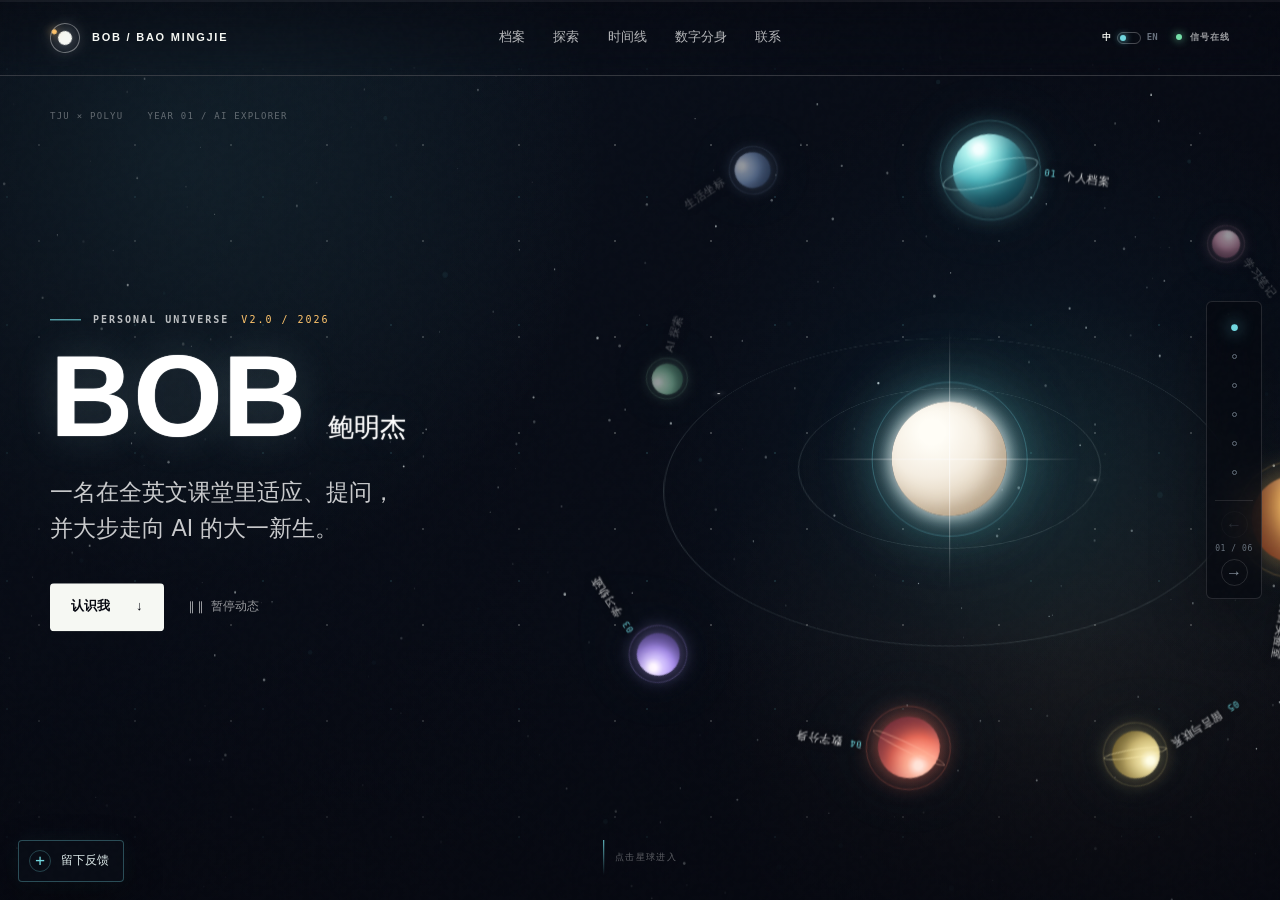
==== commit 5a2dff9f: "Add files via upload" ====
--- a/index.html
+++ b/index.html
@@ -79,28 +79,28 @@
           <a class="planet planet-about" href="#about" aria-label="前往个人档案"><span class="planet-body"></span><span class="planet-label"><b>01</b> <span data-i18n="planet.about">个人档案</span></span></a>
         </span>
         <span class="planet-track" style="--orbit-angle: 100deg; --orbit-radius: 49%; --orbit-speed: 58s">
-          <a class="planet planet-projects" href="#projects" aria-label="前往探索记录"><span class="planet-body"></span><span class="planet-label"><b>02</b> <span data-i18n="planet.projects">探索记录</span></span></a>
+          <a class="planet planet-projects" href="#projects" aria-label="前往项目实验室"><span class="planet-body"></span><span class="planet-label"><b>02</b> <span data-i18n="planet.projects">项目实验室</span></span></a>
         </span>
         <span class="planet-track" style="--orbit-angle: 188deg; --orbit-radius: 41%; --orbit-speed: 46s">
-          <a class="planet planet-twin" href="#twin" aria-label="前往数字分身"><span class="planet-body"></span><span class="planet-label"><b>03</b> <span data-i18n="planet.twin">数字分身</span></span></a>
+          <a class="planet planet-twin" href="#twin" aria-label="前往数字分身"><span class="planet-body"></span><span class="planet-label"><b>04</b> <span data-i18n="planet.twin">数字分身</span></span></a>
         </span>
         <span class="planet-track" style="--orbit-angle: 236deg; --orbit-radius: 49%; --orbit-speed: 58s">
-          <a class="planet planet-english" href="#timeline" aria-label="前往英文学习主题"><span class="planet-body"></span><span class="planet-label"><b>04</b> <span data-i18n="planet.english">英文课堂</span></span></a>
-        </span>
-        <span class="planet-track" style="--orbit-angle: 286deg; --orbit-radius: 41%; --orbit-speed: 42s">
-          <a class="planet planet-ai" href="#projects" aria-label="前往 AI 探索主题"><span class="planet-body"></span><span class="planet-label"><b>05</b> <span data-i18n="planet.ai">AI 探索</span></span></a>
-        </span>
-        <span class="planet-track" style="--orbit-angle: 326deg; --orbit-radius: 49%; --orbit-speed: 58s">
-          <a class="planet planet-life" href="#about" aria-label="前往生活坐标主题"><span class="planet-body"></span><span class="planet-label"><b>06</b> <span data-i18n="planet.life">生活坐标</span></span></a>
-        </span>
-        <span class="planet-track" style="--orbit-angle: 52deg; --orbit-radius: 49%; --orbit-speed: 58s">
-          <a class="planet planet-ideas" href="#timeline" aria-label="前往学习笔记"><span class="planet-body"></span><span class="planet-label"><b>07</b> <span data-i18n="planet.notes">学习笔记</span></span></a>
-        </span>
+          <a class="planet planet-english" href="#timeline" aria-label="前往学习轨迹"><span class="planet-body"></span><span class="planet-label"><b>03</b> <span data-i18n="planet.english">学习轨迹</span></span></a>
+        </span>
+        <span class="planet-track" style="--orbit-angle: 286deg; --orbit-radius: 41%; --orbit-speed: 42s">
+          <a class="planet planet-ai planet-decorative" href="#projects" aria-label="前往 AI 探索"><span class="planet-body"></span><span class="planet-label"><span data-i18n="planet.ai">AI 探索</span></span></a>
+        </span>
+        <span class="planet-track" style="--orbit-angle: 326deg; --orbit-radius: 49%; --orbit-speed: 58s">
+          <a class="planet planet-life planet-decorative" href="#about" aria-label="前往生活坐标"><span class="planet-body"></span><span class="planet-label"><span data-i18n="planet.life">生活坐标</span></span></a>
+        </span>
+        <span class="planet-track" style="--orbit-angle: 52deg; --orbit-radius: 49%; --orbit-speed: 58s">
+          <a class="planet planet-ideas planet-decorative" href="#timeline" aria-label="前往学习笔记"><span class="planet-body"></span><span class="planet-label"><span data-i18n="planet.notes">学习笔记</span></span></a>
+        </span>
         <span class="planet-track" style="--orbit-angle: 148deg; --orbit-radius: 49%; --orbit-speed: 58s">
-          <a class="planet planet-contact" href="#contact" aria-label="前往联系方式"><span class="planet-body"></span><span class="planet-label"><b>08</b> <span data-i18n="planet.contact">联系方式</span></span></a>
-        </span>
-      </div>
-      <div class="scroll-cue" aria-hidden="true"><span></span><i data-i18n="hero.scroll">向下探索</i></div>
+          <a class="planet planet-contact" href="#contact" aria-label="前往留言与联系"><span class="planet-body"></span><span class="planet-label"><b>05</b> <span data-i18n="planet.contact">留言与联系</span></span></a>
+        </span>
+      </div>
+      <div class="scroll-cue" aria-hidden="true"><span></span><i data-i18n="hero.scroll">点击星球进入</i></div>
     </section>
 
     <section id="about" class="section-band about-section page-panel" aria-labelledby="about-title" data-section-root="about" data-page-id="about">
@@ -138,13 +138,13 @@
           <div><p class="eyebrow">FLIGHT LOG</p><h2 id="projects-title" data-i18n="projects.title">正在发生的探索</h2></div>
           <p data-i18n="projects.intro">只记录真实发生过的过程。完成的公开，进行中的先留在自己的工作台。</p>
         </div>
-        <div class="log-grid" id="project-log">
+        <div class="log-grid" id="project-log">
           <article class="log-entry featured tilt-card project-trigger" tabindex="0" role="button" aria-haspopup="dialog" aria-controls="project-dialog" data-project-open>
             <span class="card-spotlight" aria-hidden="true"></span>
             <span class="border-beam" aria-hidden="true"></span>
             <div class="log-meta"><span>LOG / 001</span><time datetime="2026-09-03">2026.09 — NOW</time></div>
             <div class="log-visual visual-home" aria-hidden="true"><span class="mini-orbit"></span><i></i><i></i><i></i></div>
-            <div class="log-content"><p class="entry-type">WEB EXPERIMENT / V2</p><h3 data-i18n="projects.homeTitle">个人宇宙</h3><p data-i18n="projects.homeDesc">面向同学、老师与家人的个人主页。从一张静态名片出发，逐步加入真实档案、学习时间线、双语切换与数字分身。</p><ul class="project-facts"><li>HTML / CSS / JavaScript</li><li data-i18n="projects.homeFact">移动端适配 · 本地问答 · 动效控制</li></ul><div class="entry-footer"><span class="entry-status" data-i18n="projects.homeStatus">V2 持续更新</span><span class="project-open-label"><span data-i18n="projects.open">查看项目档案</span><b aria-hidden="true">&#8599;</b></span></div></div>
+            <div class="log-content"><p class="entry-type">WEB EXPERIMENT / V3</p><h3 data-i18n="projects.homeTitle">个人宇宙</h3><p data-i18n="projects.homeDesc">面向同学、老师与家人的个人主页。从一张静态名片出发，逐步加入真实档案、学习时间线、双语切换与数字分身。</p><ul class="project-facts"><li>HTML / CSS / JavaScript</li><li data-i18n="projects.homeFact">反馈系统 · 移动端适配 · 本地问答</li></ul><div class="entry-footer"><span class="entry-status" data-i18n="projects.homeStatus">V3 持续更新</span><span class="project-open-label"><span data-i18n="projects.open">查看项目档案</span><b aria-hidden="true">&#8599;</b></span></div></div>
           </article>
           <article class="log-entry tilt-card">
             <span class="card-spotlight" aria-hidden="true"></span>
@@ -157,9 +157,40 @@
             <div class="log-meta"><span>LOG / 003</span><time datetime="2026">WEEKLY</time></div>
             <div class="signal-visual" aria-hidden="true"><span></span></div>
             <div class="log-content"><p class="entry-type">ENGLISH-MEDIUM CLASS</p><h3 data-i18n="projects.classTitle">英文课堂复盘</h3><p data-i18n="projects.classDesc">整理课堂里没听懂的术语、逻辑链和知识点，再借助 AI 翻译与解释完成第二次吸收。</p><span class="entry-status muted" data-i18n="projects.classStatus">从跟不上到能复述</span></div>
-          </article>
-        </div>
-      </div>
+          </article>
+        </div>
+        <section class="bci-defense" aria-labelledby="defense-title">
+          <div class="bci-defense-copy">
+            <p class="eyebrow">NEURO LAB / 002</p>
+            <h3 id="defense-title">脑波防线</h3>
+            <p>保护左侧的脑机信号核心。按住按钮给脉冲充能，等干扰波进入绿色命中区时松开，把它击退。</p>
+            <div class="bci-note"><span class="bci-note-dot"></span><span>模拟模式 · 不读取真实脑电</span></div>
+          </div>
+          <div class="bci-defense-panel">
+            <div class="bci-stats" aria-live="polite">
+              <span>得分 <b id="defense-score">0</b></span>
+              <span>稳定 <b id="defense-stability">100</b>%</span>
+              <span>波次 <b id="defense-wave">1</b></span>
+              <span>连击 <b id="defense-combo">0</b></span>
+              <span>剩余 <b id="defense-time">25</b>s</span>
+            </div>
+            <div class="defense-track" id="defense-track" tabindex="0" aria-label="脑波防线游戏区域">
+              <span class="defense-scanline" aria-hidden="true"></span>
+              <span class="defense-safe-zone" aria-hidden="true"><b>命中区</b></span>
+              <span class="defense-core" aria-hidden="true"><i>CORE</i></span>
+              <span class="defense-target" id="defense-target" aria-hidden="true"><i></i><b>干扰</b></span>
+              <span class="defense-pulse" id="defense-pulse" aria-hidden="true"></span>
+              <span class="defense-message" id="defense-message">准备守住信号核心</span>
+            </div>
+            <div class="defense-meter"><span id="defense-meter-fill"></span><b>脉冲能量</b></div>
+            <div class="defense-controls">
+              <button class="defense-focus" id="defense-focus" type="button" aria-pressed="false" disabled>按住充能</button>
+              <button class="defense-start" id="defense-start" type="button">开始防守</button>
+            </div>
+            <p class="defense-hint" id="defense-hint">按住充能，等干扰波进入绿色区域后松开。</p>
+          </div>
+        </section>
+      </div>
     </section>
 
     <dialog class="project-dialog" id="project-dialog" aria-labelledby="project-dialog-title">
@@ -178,7 +209,7 @@
             <dl class="project-stats">
               <div><dt data-i18n="projectDialog.stackLabel">技术栈</dt><dd>HTML / CSS / JS</dd></div>
               <div><dt data-i18n="projectDialog.audienceLabel">目标访客</dt><dd data-i18n="projectDialog.audience">同学 / 老师 / 家人</dd></div>
-              <div><dt data-i18n="projectDialog.stateLabel">当前状态</dt><dd data-i18n="projectDialog.state">V2 持续迭代</dd></div>
+              <div><dt data-i18n="projectDialog.stateLabel">当前状态</dt><dd data-i18n="projectDialog.state">V3 持续迭代</dd></div>
             </dl>
           </section>
 
@@ -187,10 +218,11 @@
               <div><span>VERSION VOYAGER</span><h3 id="version-title" data-i18n="projectDialog.versionTitle">版本穿梭</h3></div>
               <div class="version-tabs" role="tablist" aria-label="主页版本">
                 <button id="tab-v1" type="button" role="tab" aria-selected="false" aria-controls="panel-v1" data-version="v1"><b>V1</b><small>09.03</small></button>
-                <button id="tab-v2" type="button" role="tab" aria-selected="true" aria-controls="panel-v2" data-version="v2"><b>V2</b><small>09.07</small></button>
+                <button id="tab-v2" type="button" role="tab" aria-selected="false" aria-controls="panel-v2" data-version="v2"><b>V2</b><small>09.07</small></button>
+                <button id="tab-v3" type="button" role="tab" aria-selected="true" aria-controls="panel-v3" data-version="v3"><b>V3</b><small>09.17</small></button>
               </div>
             </div>
-            <div class="version-stage" data-active-version="v2">
+            <div class="version-stage" data-active-version="v3">
               <div class="version-orbit" aria-hidden="true"><i></i><i></i><span></span></div>
               <article id="panel-v1" class="version-panel" role="tabpanel" aria-labelledby="tab-v1" hidden>
                 <span class="version-code">VERSION / 01</span>
@@ -198,12 +230,18 @@
                 <p data-i18n="projectDialog.v1Body">建立基本的个人介绍、兴趣标签和本地数字分身，让页面能够在电脑与手机上正常浏览。</p>
                 <ul><li data-i18n="projectDialog.v1One">单页个人介绍</li><li data-i18n="projectDialog.v1Two">常见问题快捷入口</li><li data-i18n="projectDialog.v1Three">原生技术、本地运行</li></ul>
               </article>
-              <article id="panel-v2" class="version-panel is-active" role="tabpanel" aria-labelledby="tab-v2">
+              <article id="panel-v2" class="version-panel" role="tabpanel" aria-labelledby="tab-v2" hidden>
                 <span class="version-code">VERSION / 02</span>
                 <h4 data-i18n="projectDialog.v2Title">让内容和表达更像自己</h4>
                 <p data-i18n="projectDialog.v2Body">重新梳理真实身份和公开边界，加入学习时间线、中英双语、邮箱入口、动态控制与更完整的本地问答。</p>
-                <ul><li data-i18n="projectDialog.v2One">真实资料与隐私边界</li><li data-i18n="projectDialog.v2Two">双语内容和学习时间线</li><li data-i18n="projectDialog.v2Three">响应式布局与减少动态模式</li></ul>
-              </article>
+                <ul><li data-i18n="projectDialog.v2One">真实资料与隐私边界</li><li data-i18n="projectDialog.v2Two">双语内容和学习时间线</li><li data-i18n="projectDialog.v2Three">响应式布局与减少动态模式</li></ul>
+              </article>
+              <article id="panel-v3" class="version-panel is-active" role="tabpanel" aria-labelledby="tab-v3">
+                <span class="version-code">VERSION / 03</span>
+                <h4 data-i18n="projectDialog.v3Title">让反馈真正回到迭代里</h4>
+                <p data-i18n="projectDialog.v3Body">把主页从“展示页面”推进成可以被体验和改进的作品：接入私密反馈表单，完成字段校验、提交状态和重复点击保护，并用 Supabase RLS 限制公开端只能提交、不能读取反馈。</p>
+                <ul><li data-i18n="projectDialog.v3One">反馈表单与双语状态</li><li data-i18n="projectDialog.v3Two">Supabase RLS 最小权限</li><li data-i18n="projectDialog.v3Three">桌面 / 手机端到端验收</li></ul>
+              </article>
             </div>
           </section>
 
@@ -229,7 +267,8 @@
           <article class="timeline-item"><time datetime="2026-09-03">2026.09.03</time><i aria-hidden="true"></i><div><span>START</span><h3 data-i18n="timeline.item1Title">个人主页 V1 启航</h3><p data-i18n="timeline.item1Desc">明确主页面向同学、老师和家人，用原生网页技术搭出可本地预览的第一版。</p></div></article>
           <article class="timeline-item"><time datetime="2026-09-05">2026.09.05</time><i aria-hidden="true"></i><div><span>REFLECT</span><h3 data-i18n="timeline.item2Title">把真实资料放回页面</h3><p data-i18n="timeline.item2Desc">补充身份、全英文学习体验、接触 AI 的起点，并重新确认哪些内容适合公开。</p></div></article>
           <article class="timeline-item"><time datetime="2026-09-07">2026.09.07</time><i aria-hidden="true"></i><div><span>ITERATE</span><h3 data-i18n="timeline.item3Title">V2 增加内容与动态</h3><p data-i18n="timeline.item3Desc">上线双语切换、成长目标、学习时间线、邮箱入口和更完整的数字分身问答。</p></div></article>
-          <article class="timeline-item is-next"><time>NEXT</time><i aria-hidden="true"></i><div><span>VERIFY</span><h3 data-i18n="timeline.item4Title">建立计算机知识星图</h3><p data-i18n="timeline.item4Desc">从信号传导、路径与协议开始，把零散概念连成能够复述和应用的知识网络。</p></div></article>
+          <article class="timeline-item"><time datetime="2026-09-17">2026.09.17</time><i aria-hidden="true"></i><div><span>VERIFY</span><h3 data-i18n="timeline.item4Title">V3 建立反馈闭环</h3><p data-i18n="timeline.item4Desc">加入私密反馈表单，完成字段校验、提交状态和重复点击保护；用 Supabase RLS 限制公开端只能提交，桌面与手机端到端验收通过，本地记录仍等待线上发布后的复核。</p></div></article>
+          <article class="timeline-item is-next"><time>NEXT</time><i aria-hidden="true"></i><div><span>CONTINUE</span><h3 data-i18n="timeline.item5Title">把反馈变成下一轮改进</h3><p data-i18n="timeline.item5Desc">发布后继续核对线上资源、导航和反馈链路，再根据真实访客的反馈决定下一步。</p></div></article>
         </div>
       </div>
     </section>
@@ -241,13 +280,19 @@
           <div class="terminal-bar"><span><i></i> BOB_TWIN</span><span>LOCAL KNOWLEDGE / NO UPLOAD</span></div>
           <div id="chat-log" class="chat-log" aria-live="polite"><div class="message message-twin"><span class="message-avatar">BM</span><div><p data-i18n="twin.welcome">信号已接通。我是 Bob 的数字分身。关于他的学习、AI 起点、目标和兴趣，我都可以回答。</p><time data-i18n="chat.now">刚刚</time></div></div></div>
           <div class="transmission-status" id="transmission-status" aria-live="polite"><span></span><b data-i18n="chat.ready">通讯频道就绪</b><i></i><i></i><i></i></div>
-          <div class="suggestions" aria-label="常见问题">
-            <button type="button" data-question-id="aiStart" data-i18n="question.aiStart">为什么开始学 AI</button>
-            <button type="button" data-question-id="englishClass" data-i18n="question.englishClass">英文课堂最难的事</button>
-            <button type="button" data-question-id="goals" data-i18n="question.goals">大一的三个目标</button>
-            <button type="button" data-question-id="interests" data-i18n="question.interests">平时的兴趣</button>
-          </div>
-          <form id="chat-form" class="chat-form"><label class="sr-only" for="chat-input" data-i18n="chat.label">输入问题</label><span aria-hidden="true">&gt;</span><input id="chat-input" type="text" placeholder="输入一条讯息…" data-i18n-placeholder="chat.placeholder" autocomplete="off" maxlength="120"><button class="send-button" type="submit" aria-label="发送问题" title="发送问题">↑</button></form>
+          <div class="suggestions" aria-label="常见问题">
+            <button type="button" data-question-id="aiStart" data-i18n="question.aiStart">为什么开始学 AI</button>
+            <button type="button" data-question-id="englishClass" data-i18n="question.englishClass">英文课堂最难的事</button>
+            <button type="button" data-question-id="goals" data-i18n="question.goals">大一的三个目标</button>
+            <button type="button" data-question-id="interests" data-i18n="question.interests">平时的兴趣</button>
+          </div>
+          <div class="message-entry">
+            <button id="message-mode-toggle" type="button" aria-pressed="false">
+              <span class="message-entry-icon" aria-hidden="true">+</span>
+              <span><b data-message-label data-i18n="chat.messageTitle">给 Bob 留言</b><small data-message-note data-i18n="chat.messageNote">只会私密送达，不会公开显示</small></span>
+            </button>
+          </div>
+          <form id="chat-form" class="chat-form"><label class="sr-only" for="chat-input" data-i18n="chat.label">输入问题</label><span aria-hidden="true">&gt;</span><input id="chat-input" type="text" placeholder="输入一条讯息…" data-i18n-placeholder="chat.placeholder" autocomplete="off" maxlength="120"><button class="send-button" type="submit" aria-label="发送问题" title="发送问题">↑</button></form>
         </div>
       </div>
     </section>
--- a/personal-homepage-v1.css
+++ b/personal-homepage-v1.css
@@ -4,8 +4,8 @@
   --cyan: #70d7df; --amber: #ffc46b; --coral: #ff765f; --max: 1180px;
 }
 * { box-sizing: border-box; }
-html { scroll-behavior: smooth; }
-body { margin: 0; background: var(--space); color: var(--white); font-family: "Segoe UI", "Microsoft YaHei", sans-serif; line-height: 1.6; overflow-x: hidden; }
+html { scroll-behavior: smooth; -webkit-text-size-adjust: 100%; text-size-adjust: 100%; }
+body { min-width: 0; margin: 0; background: var(--space); color: var(--white); font-family: "Segoe UI", "Microsoft YaHei", sans-serif; line-height: 1.6; overflow-x: hidden; overscroll-behavior-x: none; }
 body::before { content: ""; position: fixed; inset: 0; z-index: 50; pointer-events: none; opacity: .035; background-image: url("data:image/svg+xml,%3Csvg viewBox='0 0 160 160' xmlns='http://www.w3.org/2000/svg'%3E%3Cfilter id='n'%3E%3CfeTurbulence type='fractalNoise' baseFrequency='.9' numOctaves='3' stitchTiles='stitch'/%3E%3C/filter%3E%3Crect width='100%25' height='100%25' filter='url(%23n)' opacity='.35'/%3E%3C/svg%3E"); mix-blend-mode: screen; }
 button, input { font: inherit; } a { color: inherit; text-decoration: none; } button { color: inherit; }
 ::selection { color: var(--space); background: var(--cyan); }
@@ -57,6 +57,10 @@
 .core-star::after { transform: translate(-50%, -50%) rotate(90deg); }
 .core-star i { position: absolute; inset: -18%; border: 1px solid rgba(112, 215, 223, .3); border-radius: 50%; animation: pulse 3s ease-in-out infinite; }
 .planet { position: absolute; z-index: 4; left: 50%; top: calc(50% - var(--orbit-radius)); display: block; transform: translate(-50%, -50%); }
+.planet-decorative { z-index: 2; pointer-events: none; }
+.planet-decorative[href] { pointer-events: auto; cursor: pointer; }
+.planet-decorative .planet-body { opacity: .58; filter: saturate(.62); }
+.planet-decorative .planet-label { opacity: .34; }
 .planet-body { position: relative; display: block; border-radius: 50%; transition: transform .25s ease, box-shadow .25s ease; }
 .planet-body::before { content: ""; position: absolute; inset: -18%; border: 1px solid currentColor; border-radius: 50%; opacity: .28; }
 .planet-label { position: absolute; width: max-content; display: flex; align-items: center; gap: 8px; color: rgba(255, 255, 255, .84); font-size: 11px; letter-spacing: .05em; text-shadow: 0 1px 10px rgba(0, 0, 0, .85); animation: labelCounter var(--orbit-speed) linear infinite; }
@@ -157,7 +161,17 @@
 .suggestions { display: flex; flex-wrap: wrap; gap: 8px; padding: 8px 22px 15px; }
 .suggestions button { padding: 6px 10px; border: 1px solid rgba(112, 215, 223, .19); border-radius: 3px; background: transparent; color: #8da6ac; font-size: 11px; cursor: pointer; transition: .2s ease; }
 .suggestions button:hover { border-color: var(--cyan); color: var(--cyan); background: rgba(112, 215, 223, .06); }
+.message-entry { padding: 0 22px 14px; }
+.message-entry button { width: 100%; min-height: 52px; display: flex; align-items: center; gap: 12px; padding: 9px 12px; border: 1px solid rgba(255, 196, 107, .22); border-radius: 4px; color: #9da8ad; background: rgba(255, 196, 107, .035); text-align: left; cursor: pointer; transition: border-color .2s ease, color .2s ease, background .2s ease; }
+.message-entry button:hover, .message-entry button:focus-visible, .message-entry button[aria-pressed="true"] { border-color: rgba(255, 196, 107, .58); color: var(--white); background: rgba(255, 196, 107, .09); outline: 0; }
+.message-entry-icon { flex: 0 0 auto; width: 28px; height: 28px; display: grid; place-items: center; border: 1px solid currentColor; border-radius: 50%; color: var(--amber); font-size: 17px; line-height: 1; transition: transform .2s ease; }
+.message-entry button[aria-pressed="true"] .message-entry-icon { transform: rotate(45deg); }
+.message-entry b, .message-entry small { display: block; }
+.message-entry b { color: inherit; font-size: 11px; letter-spacing: .04em; }
+.message-entry small { margin-top: 2px; color: #606b75; font-size: 9px; }
 .chat-form { display: flex; align-items: center; gap: 10px; margin: 0 22px 22px; border-bottom: 1px solid rgba(112, 215, 223, .32); }
+.chat-form.is-message-mode { border-bottom-color: rgba(255, 196, 107, .62); }
+.chat-form.is-message-mode > span, .chat-form.is-message-mode .send-button { color: var(--amber); }
 .chat-form > span { color: var(--cyan); font: 13px Consolas, monospace; }
 .chat-form input { flex: 1; min-width: 0; padding: 11px 0; border: 0; outline: 0; color: var(--white); background: transparent; font-size: 13px; }
 .chat-form input::placeholder { color: #535d68; }
@@ -191,12 +205,15 @@
   .twin-layout { grid-template-columns: 1fr; }
 }
 @media (max-width: 640px) {
+  html { scroll-behavior: auto; }
+  body { touch-action: pan-y; }
+  body::before { display: none; }
   .topbar { height: 64px; padding: 0 18px; } .signal { font-size: 8px; } .brand-name { font-size: 9px; }
   .universe { min-height: 620px; height: 94svh; } .coordinates { left: 18px; top: 88px; }
   .hero-copy { left: 18px; top: 37%; width: calc(100% - 36px); transform: translateY(-50%); }
   .hero-copy h1 { font-size: clamp(58px, 21vw, 88px); } .tagline { font-size: 17px; }
   .hero-actions { margin-top: 28px; gap: 18px; }
-  .orbit-system { --orbit-size: 460px; right: -190px; top: 73%; opacity: .82; }
+  .orbit-system { --orbit-size: min(112vw, 430px); right: -36vw; top: 73%; opacity: .82; }
   .planet-label { font-size: 10px; }
   .planet-about .planet-label { right: auto; left: calc(100% + 12px); }
   .scroll-cue { bottom: 14px; left: 18px; transform: none; }
@@ -208,7 +225,7 @@
   .section-heading { align-items: start; flex-direction: column; margin-bottom: 38px; }
   .log-grid { display: block; } .log-entry { min-height: 280px; }
   .log-entry:first-child { min-height: 390px; } .terminal-bar span:last-child { display: none; }
-  .chat-log { min-height: 260px; padding-inline: 15px; } .suggestions { padding-inline: 15px; } .chat-form { margin-inline: 15px; }
+  .chat-log { min-height: 260px; padding-inline: 15px; } .suggestions, .message-entry { padding-inline: 15px; } .chat-form { margin-inline: 15px; } .chat-form input { font-size: 16px; }
   footer { grid-template-columns: 1fr auto; min-height: 120px; } footer p { display: none; }
 }
 @media (prefers-reduced-motion: reduce) {
@@ -581,9 +598,81 @@
 @keyframes warpCurtain { 0%, 100% { opacity: 0; } 34%, 66% { opacity: .78; } }
 @keyframes pageMaterialize { from { opacity: .35; transform: translateY(4px); } to { opacity: 1; transform: none; } }
 
+/* Simulated BCI game: focus moves the cursor through a target pulse. */
+.bci-game { display: grid; grid-template-columns: minmax(190px, .75fr) minmax(310px, 1.25fr); gap: 26px; align-items: center; margin-top: 34px; padding: 25px 24px 23px; border: 1px solid rgba(255, 196, 107, .25); border-radius: 18px; background: linear-gradient(135deg, rgba(255, 196, 107, .07), rgba(112, 215, 223, .035)); }
+.bci-game-copy h3 { margin: 8px 0 10px; color: var(--paper, #f6f8f3); font-size: clamp(1.5rem, 3vw, 2.2rem); }
+.bci-game-copy > p:not(.eyebrow) { max-width: 31ch; margin: 0; color: var(--muted, #9da8b2); line-height: 1.7; }
+.bci-note { display: flex; align-items: center; gap: 8px; margin-top: 18px; color: #87919d; font: 10px Consolas, monospace; letter-spacing: .04em; }
+.bci-note-dot { width: 7px; height: 7px; border-radius: 50%; background: var(--amber, #ffc46b); box-shadow: 0 0 12px rgba(255, 196, 107, .75); }
+.bci-game-panel { min-width: 0; }
+.bci-stats { display: flex; justify-content: space-between; gap: 8px; margin-bottom: 10px; color: var(--muted, #9da8b2); font: 11px Consolas, monospace; letter-spacing: .06em; text-transform: uppercase; }
+.bci-stats b { color: var(--amber, #ffc46b); font-size: 16px; }
+.bci-track { position: relative; min-height: 142px; overflow: hidden; border: 1px solid rgba(255, 255, 255, .13); border-radius: 12px; background: radial-gradient(circle at 48% 50%, rgba(255, 196, 107, .12), transparent 25%), #070b16; outline: none; }
+.bci-track:focus-visible { border-color: var(--cyan, #70d7df); box-shadow: 0 0 0 3px rgba(112, 215, 223, .18); }
+.bci-track::before { content: ''; position: absolute; left: 0; right: 0; top: 50%; height: 1px; background: linear-gradient(90deg, transparent, rgba(112, 215, 223, .3), transparent); }
+.bci-track::after { content: ''; position: absolute; inset: 18px 12px; border: 1px solid rgba(112, 215, 223, .08); border-radius: 9px; pointer-events: none; }
+.bci-scanline { position: absolute; inset: 0 auto 0 0; width: 2px; background: linear-gradient(180deg, transparent, rgba(112, 215, 223, .85), transparent); box-shadow: 0 0 17px rgba(112, 215, 223, .8); opacity: .7; animation: bciScan 3.2s linear infinite; }
+.bci-target { position: absolute; z-index: 2; left: 70%; top: 50%; width: 28px; height: 28px; border: 2px solid var(--amber, #ffc46b); border-radius: 50%; background: radial-gradient(circle, #fff8dc 0 16%, var(--amber, #ffc46b) 19% 35%, transparent 38%); box-shadow: 0 0 0 5px rgba(255, 196, 107, .1), 0 0 26px rgba(255, 196, 107, .66); transform: translate(-50%, -50%); transition: left .25s ease, box-shadow .2s ease; }
+.bci-target.is-hit { box-shadow: 0 0 0 11px rgba(255, 196, 107, .02), 0 0 40px rgba(255, 196, 107, .95); }
+.bci-cursor { position: absolute; z-index: 3; left: 10%; top: 50%; width: 21px; height: 21px; border: 2px solid var(--cyan, #70d7df); border-radius: 50%; background: rgba(112, 215, 223, .16); box-shadow: 0 0 0 4px rgba(112, 215, 223, .1), 0 0 20px rgba(112, 215, 223, .75); transform: translate(-50%, -50%); transition: left .05s linear, box-shadow .2s ease; }
+.bci-cursor i { position: absolute; inset: 6px; border-radius: 50%; background: #f6f8f3; box-shadow: 0 0 9px #f6f8f3; }
+.bci-cursor.is-charged { box-shadow: 0 0 0 7px rgba(112, 215, 223, .14), 0 0 30px rgba(112, 215, 223, .95); }
+.bci-track-message { position: absolute; inset: 0; display: grid; place-items: center; color: #87919d; font: 11px Consolas, monospace; letter-spacing: .08em; pointer-events: none; }
+.bci-meter { height: 4px; margin-top: 10px; overflow: hidden; border-radius: 99px; background: rgba(255, 255, 255, .08); }
+.bci-meter span { display: block; width: 0; height: 100%; background: linear-gradient(90deg, var(--cyan, #70d7df), var(--amber, #ffc46b)); box-shadow: 0 0 10px rgba(112, 215, 223, .7); transition: width .08s linear; }
+.bci-controls { display: grid; grid-template-columns: 1fr .72fr; gap: 10px; margin-top: 10px; }
+.bci-focus-button, .bci-start { min-height: 40px; border-radius: 999px; font: 700 10px Consolas, monospace; letter-spacing: .08em; text-transform: uppercase; cursor: pointer; transition: transform .2s ease, background .2s ease, border-color .2s ease; }
+.bci-focus-button { border: 1px solid rgba(112, 215, 223, .46); color: #071019; background: var(--cyan, #70d7df); touch-action: none; user-select: none; }
+.bci-focus-button:hover, .bci-focus-button.is-active { background: #a8edf0; transform: translateY(-1px); }
+.bci-focus-button:disabled { opacity: .55; cursor: not-allowed; transform: none; }
+.bci-start { border: 1px solid rgba(255, 196, 107, .42); color: var(--amber, #ffc46b); background: transparent; }
+.bci-start:hover { border-color: var(--amber, #ffc46b); background: rgba(255, 196, 107, .09); }
+.bci-hint { min-height: 16px; margin: 9px 0 0; color: #87919d; font: 10px Consolas, monospace; letter-spacing: .03em; }
+@keyframes bciScan { from { transform: translateX(0); } to { transform: translateX(100vw); } }
+@media (max-width: 700px) { .bci-game { grid-template-columns: 1fr; padding: 19px 18px 18px; } .bci-stats { flex-wrap: wrap; } .bci-track { min-height: 132px; } }
+@media (prefers-reduced-motion: reduce) { .bci-scanline { animation: none; } }
+
+/* Clearer BCI game: charge a pulse and defend the signal core. */
+.bci-defense { display: grid; grid-template-columns: minmax(190px, .75fr) minmax(310px, 1.25fr); gap: 26px; align-items: center; margin-top: 16px; padding: 25px 24px 23px; border: 1px solid rgba(255, 118, 95, .28); border-radius: 18px; background: linear-gradient(135deg, rgba(255, 118, 95, .07), rgba(112, 215, 223, .035)); }
+.bci-defense-copy h3 { margin: 8px 0 10px; color: var(--paper, #f6f8f3); font-size: clamp(1.5rem, 3vw, 2.2rem); }
+.bci-defense-copy > p:not(.eyebrow) { max-width: 31ch; margin: 0; color: var(--muted, #9da8b2); line-height: 1.7; }
+.bci-defense-panel { min-width: 0; }
+.defense-track { position: relative; min-height: 164px; overflow: hidden; border: 1px solid rgba(255, 255, 255, .13); border-radius: 12px; background: radial-gradient(circle at 18% 50%, rgba(112, 215, 223, .16), transparent 22%), radial-gradient(circle at 72% 50%, rgba(255, 118, 95, .1), transparent 27%), #070b16; outline: none; }
+.defense-track:focus-visible { border-color: var(--cyan, #70d7df); box-shadow: 0 0 0 3px rgba(112, 215, 223, .18); }
+.defense-track::before { content: ''; position: absolute; left: 11%; right: 11%; top: 50%; height: 1px; background: linear-gradient(90deg, rgba(112, 215, 223, .25), rgba(255, 196, 107, .34), rgba(255, 118, 95, .1)); }
+.defense-track::after { content: ''; position: absolute; inset: 17px 12px; border: 1px solid rgba(112, 215, 223, .08); border-radius: 9px; pointer-events: none; }
+.defense-scanline { position: absolute; inset: 0 auto 0 0; width: 2px; background: linear-gradient(180deg, transparent, rgba(112, 215, 223, .8), transparent); box-shadow: 0 0 17px rgba(112, 215, 223, .8); opacity: .55; animation: defenseScan 3.6s linear infinite; }
+.defense-safe-zone { position: absolute; z-index: 1; left: 38%; top: 19px; width: 20%; height: calc(100% - 38px); border: 1px solid rgba(117, 233, 174, .75); border-radius: 8px; background: rgba(117, 233, 174, .08); box-shadow: inset 0 0 24px rgba(117, 233, 174, .07); }
+.defense-safe-zone b { position: absolute; left: 50%; bottom: 7px; color: #75dfa8; font: 8px Consolas, monospace; letter-spacing: .08em; transform: translateX(-50%); white-space: nowrap; }
+.defense-core { position: absolute; z-index: 3; left: 14%; top: 50%; width: 46px; height: 46px; border: 2px solid var(--cyan, #70d7df); border-radius: 50%; background: radial-gradient(circle, #f6f8f3 0 9%, var(--cyan, #70d7df) 11% 29%, rgba(112, 215, 223, .16) 31% 100%); box-shadow: 0 0 0 7px rgba(112, 215, 223, .1), 0 0 28px rgba(112, 215, 223, .72); transform: translate(-50%, -50%); }
+.defense-core i { position: absolute; top: calc(100% + 8px); left: 50%; color: #7aa4aa; font: 8px Consolas, monospace; letter-spacing: .08em; font-style: normal; transform: translateX(-50%); }
+.defense-target { position: absolute; z-index: 4; left: 86%; top: 50%; width: 38px; height: 38px; border: 2px solid #ff765f; border-radius: 50%; background: radial-gradient(circle, #fff3ed 0 12%, #ff765f 15% 32%, transparent 35%); box-shadow: 0 0 0 6px rgba(255, 118, 95, .1), 0 0 25px rgba(255, 118, 95, .68); transform: translate(-50%, -50%); transition: left .05s linear, box-shadow .2s ease; }
+.defense-target b { position: absolute; top: calc(100% + 8px); left: 50%; color: #ff9a89; font: 8px Consolas, monospace; letter-spacing: .08em; transform: translateX(-50%); white-space: nowrap; }
+.defense-target.is-hit { border-color: #75dfa8; box-shadow: 0 0 0 14px rgba(117, 233, 174, .04), 0 0 42px rgba(117, 233, 174, .95); }
+.defense-target.is-in-zone { border-color: #75dfa8; box-shadow: 0 0 0 8px rgba(117, 233, 174, .12), 0 0 32px rgba(117, 233, 174, .86); }
+.defense-target.is-missed { opacity: .35; filter: grayscale(1); }
+.defense-pulse { position: absolute; z-index: 2; left: 14%; top: 50%; width: 30px; height: 30px; border: 1px solid rgba(255, 196, 107, .9); border-radius: 50%; box-shadow: 0 0 20px rgba(255, 196, 107, .75); opacity: 0; transform: translate(-50%, -50%) scale(.8); }
+.defense-pulse.is-fired { animation: defensePulse .55s ease-out; }
+.defense-message { position: absolute; z-index: 5; inset: 0; display: grid; place-items: center; color: #a6b0b8; font: 11px Consolas, monospace; letter-spacing: .08em; pointer-events: none; }
+.defense-meter { position: relative; height: 15px; margin-top: 10px; overflow: hidden; border-radius: 99px; background: rgba(255, 255, 255, .08); }
+.defense-meter span { display: block; width: 0; height: 100%; background: linear-gradient(90deg, var(--cyan, #70d7df), var(--amber, #ffc46b)); box-shadow: 0 0 10px rgba(112, 215, 223, .7); transition: width .08s linear; }
+.defense-meter b { position: absolute; inset: 0; color: rgba(7, 16, 25, .76); font: 8px/15px Consolas, monospace; letter-spacing: .08em; text-align: center; text-transform: uppercase; }
+.defense-controls { display: grid; grid-template-columns: 1fr .72fr; gap: 10px; margin-top: 10px; }
+.defense-focus, .defense-start { min-height: 40px; border-radius: 999px; font: 700 10px Consolas, monospace; letter-spacing: .08em; text-transform: uppercase; cursor: pointer; transition: transform .2s ease, background .2s ease, border-color .2s ease; }
+.defense-focus { border: 1px solid rgba(112, 215, 223, .46); color: #071019; background: var(--cyan, #70d7df); touch-action: none; user-select: none; }
+.defense-focus:hover, .defense-focus.is-active { background: #a8edf0; transform: translateY(-1px); }
+.defense-focus:disabled { opacity: .55; cursor: not-allowed; transform: none; }
+.defense-start { border: 1px solid rgba(255, 196, 107, .42); color: var(--amber, #ffc46b); background: transparent; }
+.defense-start:hover { border-color: var(--amber, #ffc46b); background: rgba(255, 196, 107, .09); }
+.defense-hint { min-height: 16px; margin: 9px 0 0; color: #87919d; font: 10px Consolas, monospace; letter-spacing: .03em; }
+@keyframes defenseScan { from { transform: translateX(0); } to { transform: translateX(100vw); } }
+@keyframes defensePulse { 0% { opacity: .95; transform: translate(-50%, -50%) scale(.65); } 100% { opacity: 0; transform: translate(-50%, -50%) scale(2.5); } }
+@media (max-width: 700px) { .bci-defense { grid-template-columns: 1fr; padding: 19px 18px 18px; } .bci-defense .bci-stats { flex-wrap: wrap; } .defense-track { min-height: 148px; } }
+@media (prefers-reduced-motion: reduce) { .defense-scanline, .defense-pulse.is-fired { animation: none; } }
+
 @media (max-width: 900px) {
-  .paged-mode .page-navigator { left: 12px; right: 12px; top: auto; bottom: 10px; width: auto; grid-template-columns: 1fr 126px; align-items: center; gap: 12px; padding: 9px 11px; transform: none; }
-  .page-dots { grid-template-columns: repeat(9, 1fr); gap: 0; }
+  .paged-mode .page-navigator { left: 12px; right: 12px; top: auto; bottom: 10px; width: auto; grid-template-columns: 1fr 126px; align-items: center; gap: 12px; padding: 9px 11px; transform: none; background: rgba(5, 7, 15, .94); backdrop-filter: none; }
+  .page-dots { grid-template-columns: repeat(6, 1fr); gap: 0; }
   .page-dots button { height: 30px; grid-template-columns: 1fr; padding: 0; }
   .page-dots button span { display: none; }
   .page-controls { padding-top: 0; padding-left: 10px; border-top: 0; border-left: 1px solid rgba(255, 255, 255, .1); }
@@ -595,6 +684,16 @@
   .paged-mode .page-navigator { grid-template-columns: 1fr 112px; }
   .page-controls { grid-template-columns: 25px 1fr 25px; }
   .page-arrow { width: 25px; height: 25px; }
+}
+
+@media (hover: none), (pointer: coarse) {
+  .planet:hover .planet-body, .planet:focus-visible .planet-body,
+  .button-primary:hover, .log-entry:hover, .page-arrow:hover:not(:disabled),
+  .page-dots button:hover i, .page-dots button:focus-visible i,
+  .page-dots button[aria-selected="true"] i { transform: none; }
+  .paged-mode .page-panel.page-entering > .section-inner,
+  .paged-mode .page-panel.page-entering > .hero-copy,
+  .paged-mode .page-panel.page-entering > .orbit-system { animation: none; }
 }
 
 @media (prefers-reduced-motion: reduce) {
@@ -742,3 +841,88 @@
   .orbit-page-foot { align-items: flex-start; flex-direction: column; gap: 9px; }
   .hobby-card { min-height: 245px; }
 }
+
+/* Final mobile pass: keep the page readable and tappable on narrow screens. */
+@media (max-width: 640px) {
+  .topbar { grid-template-columns: minmax(0, 1fr) auto; height: 60px; padding-inline: max(14px, env(safe-area-inset-left, 0px)) max(14px, env(safe-area-inset-right, 0px)); }
+  .brand { min-width: 0; }
+  .brand-name { display: block; max-width: 150px; overflow: hidden; text-overflow: ellipsis; white-space: nowrap; }
+  .topbar-actions { min-width: 0; gap: 8px; }
+  .topbar-actions .signal { display: none; }
+  .language-toggle { flex: none; min-height: 32px; }
+
+  .universe { min-height: 650px; height: 100svh; }
+  .coordinates { top: 78px; font-size: 8px; letter-spacing: .1em; }
+  .hero-copy { top: 33%; width: calc(100% - 32px); }
+  .hero-copy h1 { flex-wrap: wrap; gap: 8px 12px; font-size: clamp(54px, 19vw, 82px); }
+  .hero-copy h1 small { font-size: 16px; }
+  .tagline { max-width: 28ch; font-size: 16px; line-height: 1.55; }
+  .hero-actions { flex-wrap: wrap; gap: 14px 18px; margin-top: 22px; }
+  .button-primary { min-height: 40px; padding: 11px 14px; }
+  .orbit-system { --orbit-size: min(116vw, 420px); right: -43vw; top: 78%; opacity: .78; }
+  .planet-label { gap: 5px; font-size: 9px; }
+  .planet-label b { font-size: 8px; }
+  .planet-decorative .planet-label { display: none; }
+  .planet-about .planet-label { left: calc(100% + 9px); }
+  .planet-projects .planet-label { left: auto; right: calc(100% + 9px); }
+  .scroll-cue { bottom: 72px; font-size: 9px; }
+
+  .section-inner, footer { width: calc(100% - 32px); }
+  .about-section, .projects-section, .twin-section, .timeline-section { padding: 68px 0; }
+  .section-intro h2, .section-heading h2, .twin-copy h2, .timeline-heading h2, .contact-layout h2 { font-size: clamp(30px, 9vw, 36px); line-height: 1.12; }
+  .section-heading { gap: 16px; margin-bottom: 28px; }
+  .section-heading > p { max-width: 34ch; font-size: 12px; line-height: 1.65; }
+  .about-lead { margin-bottom: 27px; font-size: 15px; line-height: 1.75; }
+  .profile-data div { grid-template-columns: 76px minmax(0, 1fr); gap: 12px; padding: 13px 0; }
+  .profile-data dt { font-size: 11px; }
+  .profile-data dd { min-width: 0; font-size: 13px; line-height: 1.55; overflow-wrap: anywhere; }
+  .goal-strip { padding-top: 44px; }
+  .goal-strip span { font-size: 14px; line-height: 1.45; }
+
+  .log-entry, .log-entry:first-child, .log-entry.featured, .hobby-card { min-height: 0; }
+  .log-entry { padding: 20px 18px 23px; }
+  .log-entry:first-child, .log-entry.featured { min-height: 350px; }
+  .log-content p { overflow-wrap: anywhere; }
+  .entry-footer { align-items: flex-start; flex-direction: column; gap: 11px; }
+  .project-open-label { min-height: 28px; }
+
+  .bci-defense { margin-top: 20px; padding: 18px 15px; }
+  .bci-defense .bci-stats { display: grid; grid-template-columns: repeat(3, minmax(0, 1fr)); gap: 8px 6px; font-size: 9px; }
+  .bci-defense .bci-stats span { min-width: 0; white-space: nowrap; }
+  .bci-defense .bci-stats b { display: block; margin-top: 3px; font-size: 14px; }
+  .defense-track { min-height: 148px; }
+  .defense-controls { grid-template-columns: 1fr; }
+  .defense-focus, .defense-start { min-height: 42px; }
+
+  .twin-layout { gap: 28px; }
+  .twin-copy > p { font-size: 13px; line-height: 1.75; }
+  .terminal-bar { padding-inline: 13px; }
+  .chat-log { min-height: 220px; max-height: 300px; padding: 20px 12px 8px; }
+  .suggestions { display: grid; grid-template-columns: repeat(2, minmax(0, 1fr)); gap: 7px; padding: 8px 12px 12px; }
+  .suggestions button { min-height: 38px; padding: 8px 7px; font-size: 10px; line-height: 1.3; }
+  .message-entry { padding: 0 12px 12px; }
+  .message-entry button { min-height: 48px; }
+  .chat-form { margin: 0 12px 15px; }
+  .chat-form input { min-width: 0; }
+
+  .timeline-heading > p:last-child, .timeline-item p { font-size: 12px; line-height: 1.7; }
+  .timeline-item { grid-template-columns: 50px 10px minmax(0, 1fr); gap: 11px; min-height: 158px; }
+  .timeline-item h3 { font-size: 17px; line-height: 1.35; overflow-wrap: anywhere; }
+  .contact-layout { gap: 38px; padding: 68px 0; }
+  .contact-action > p { font-size: 13px; line-height: 1.7; }
+  .mail-link { padding-block: 13px; font-size: 16px; }
+  .feedback-launch { left: max(12px, env(safe-area-inset-left, 0px)); max-width: calc(100vw - 24px); bottom: calc(78px + env(safe-area-inset-bottom, 0px)); font-size: 11px; }
+  .feedback-launch > span:last-child { overflow: hidden; text-overflow: ellipsis; white-space: nowrap; }
+  footer { min-height: 96px; }
+}
+
+@media (max-width: 380px) {
+  .brand-name { max-width: 116px; }
+  .hero-copy { top: 31%; }
+  .hero-copy h1 { font-size: 54px; }
+  .tagline { font-size: 15px; }
+  .section-inner, footer { width: calc(100% - 28px); }
+  .bci-defense .bci-stats { grid-template-columns: repeat(2, minmax(0, 1fr)); }
+  .suggestions { grid-template-columns: 1fr; }
+  .paged-mode .page-navigator { left: 8px; right: 8px; }
+}
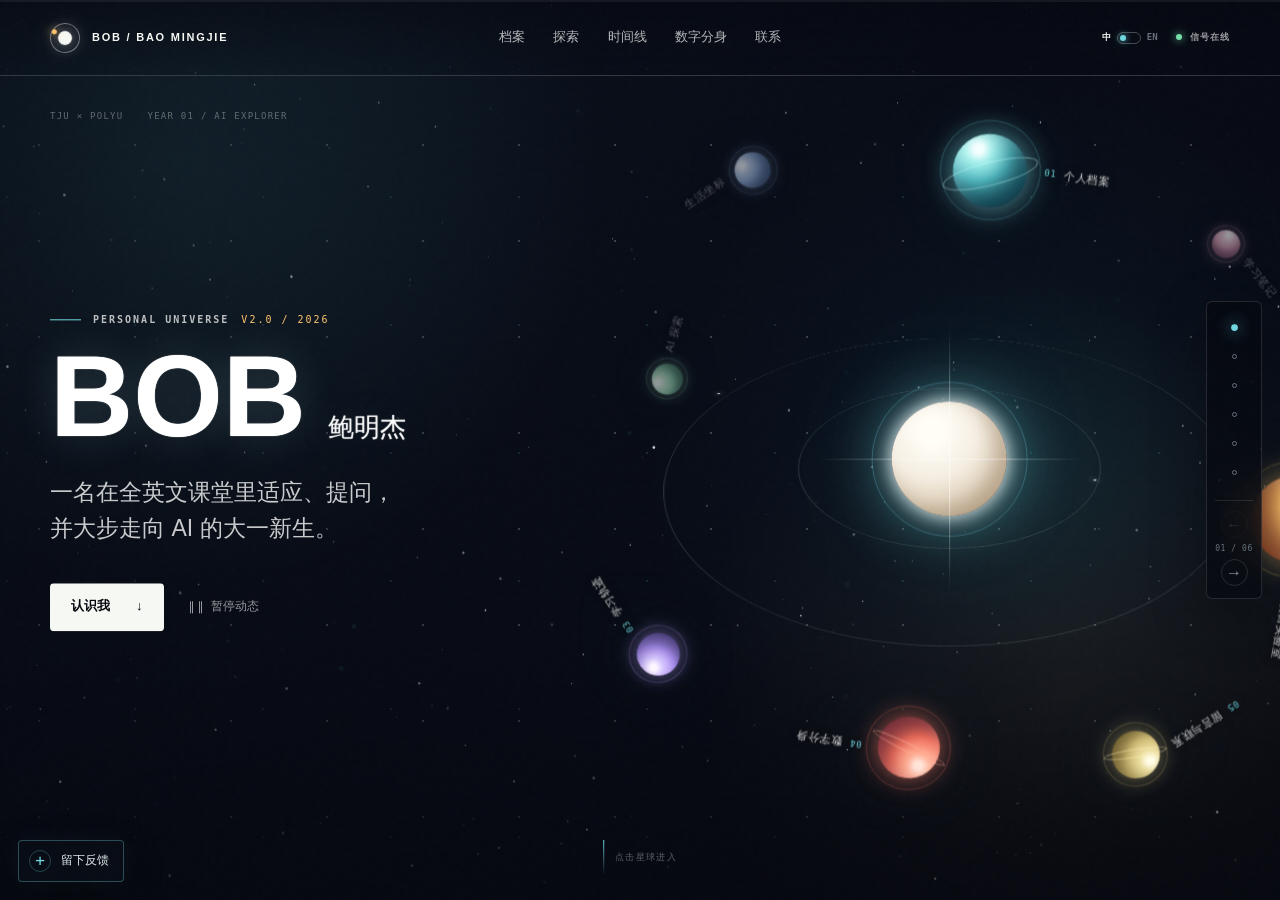
==== commit baca5ac9: "Add files via upload" ====
--- a/index.html
+++ b/index.html
@@ -275,9 +275,9 @@
 
     <section id="twin" class="section-band twin-section page-panel" aria-labelledby="twin-title" data-section-root="twin" data-page-id="twin">
       <div class="section-inner twin-layout">
-        <div class="twin-copy"><p class="eyebrow">DIGITAL TWIN / CHANNEL 04</p><h2 id="twin-title" data-i18n="twin.title">建立通讯</h2><p data-i18n="twin.intro">它只根据我愿意公开的真实资料回答。问问我为什么开始学 AI、英文课堂最难的是什么，或者大一的目标。</p><div class="frequency" aria-label="通讯状态"><span>FREQ.</span><b>93.7 MHz</b><i></i><em>CONNECTED</em></div></div>
+        <div class="twin-copy"><p class="eyebrow">DIGITAL TWIN / CHANNEL 04</p><h2 id="twin-title" data-i18n="twin.title">建立通讯</h2><p data-i18n="twin.intro">可以问 Bob 的公开经历，也可以问常识问题。未匹配的问题和最近两轮对话可能发送给 DeepSeek 生成回复。给 Bob 的私密留言通过独立通道提交。</p><div class="frequency" aria-label="通讯状态"><span>FREQ.</span><b>93.7 MHz</b><i></i><em>CONNECTED</em></div></div>
         <div class="terminal" role="region" aria-label="数字分身聊天终端">
-          <div class="terminal-bar"><span><i></i> BOB_TWIN</span><span>LOCAL KNOWLEDGE / NO UPLOAD</span></div>
+          <div class="terminal-bar"><span><i></i> BOB_TWIN</span><span data-i18n="twin.source">公开资料 + AI</span></div>
           <div id="chat-log" class="chat-log" aria-live="polite"><div class="message message-twin"><span class="message-avatar">BM</span><div><p data-i18n="twin.welcome">信号已接通。我是 Bob 的数字分身。关于他的学习、AI 起点、目标和兴趣，我都可以回答。</p><time data-i18n="chat.now">刚刚</time></div></div></div>
           <div class="transmission-status" id="transmission-status" aria-live="polite"><span></span><b data-i18n="chat.ready">通讯频道就绪</b><i></i><i></i><i></i></div>
           <div class="suggestions" aria-label="常见问题">
@@ -362,6 +362,6 @@
     <span>© 2026 / EARTH</span>
   </footer>
   <script src="supabase-config.js"></script>
-  <script src="personal-homepage-v1.js"></script>
+  <script src="personal-homepage-v1.js?v=twin-ai-1"></script>
 </body>
 </html>
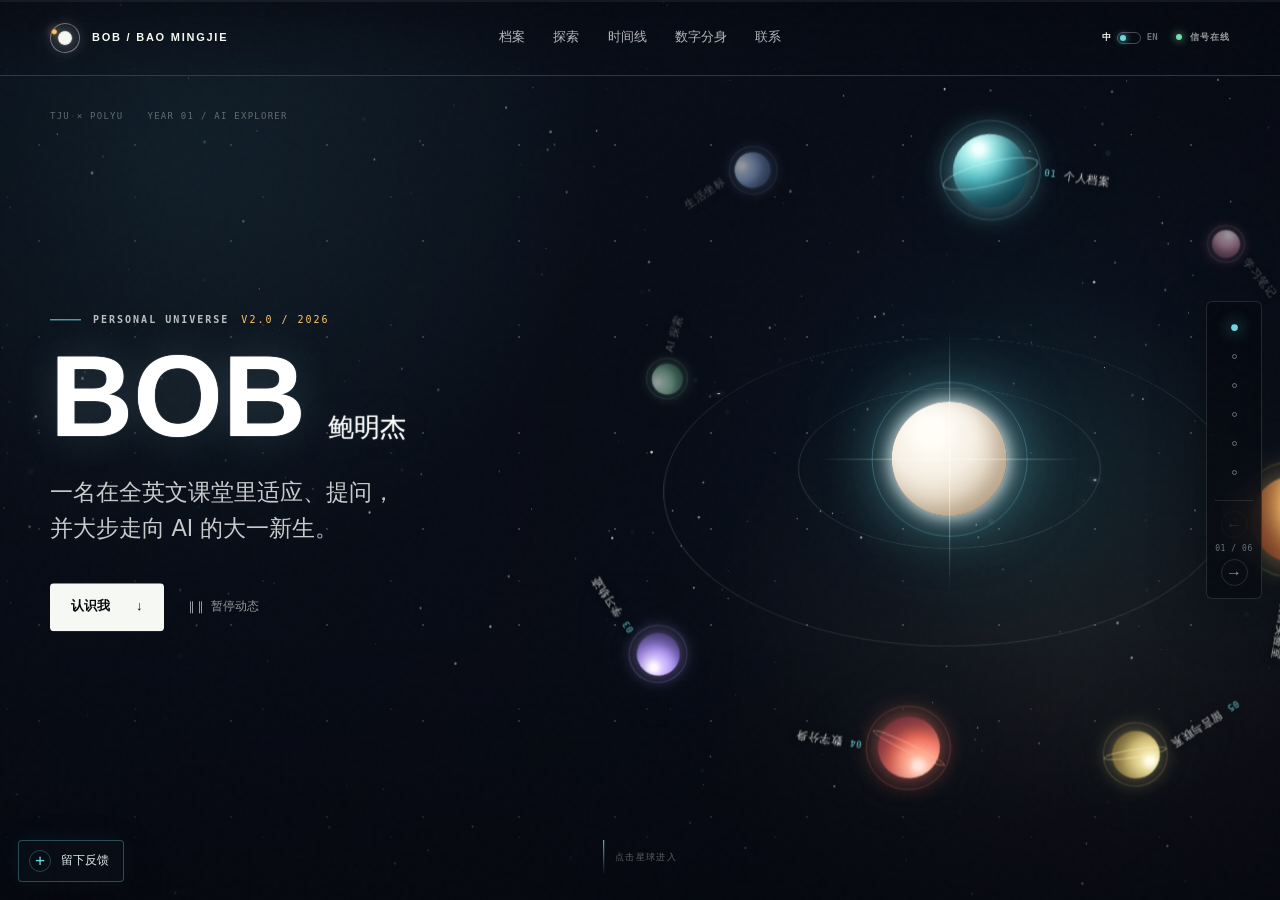
==== commit 9bbcdae1: "Add files via upload" ====
--- a/index.html
+++ b/index.html
@@ -362,6 +362,6 @@
     <span>© 2026 / EARTH</span>
   </footer>
   <script src="supabase-config.js"></script>
-  <script src="personal-homepage-v1.js?v=twin-ai-1"></script>
+  <script src="personal-homepage-v1.js?v=twin-ai-3"></script>
 </body>
 </html>
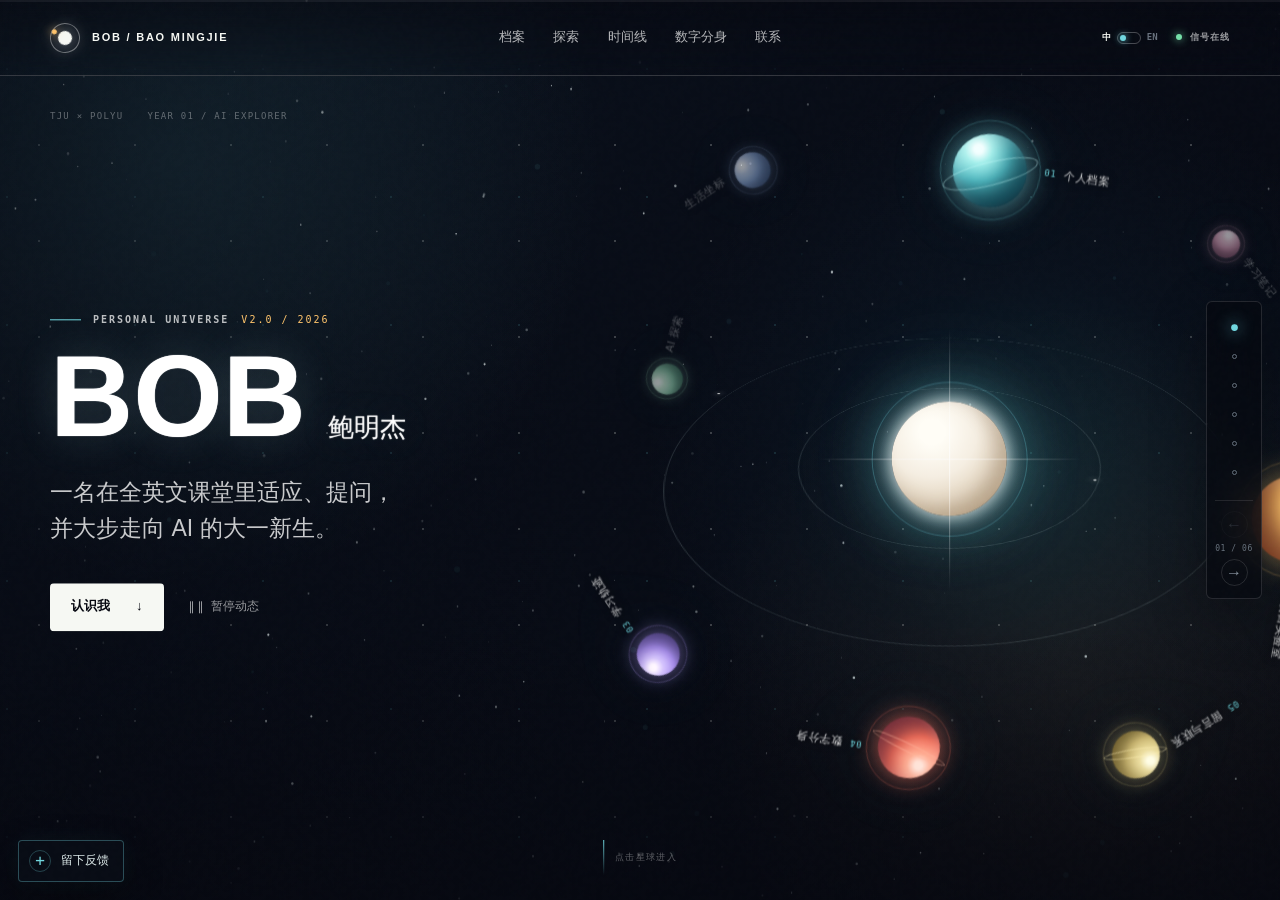
==== commit 9d8e1093: "Add files via upload" ====
--- a/index.html
+++ b/index.html
@@ -362,6 +362,6 @@
     <span>© 2026 / EARTH</span>
   </footer>
   <script src="supabase-config.js"></script>
-  <script src="personal-homepage-v1.js?v=twin-ai-3"></script>
+  <script src="personal-homepage-v1.js?v=twin-ai-4"></script>
 </body>
 </html>
